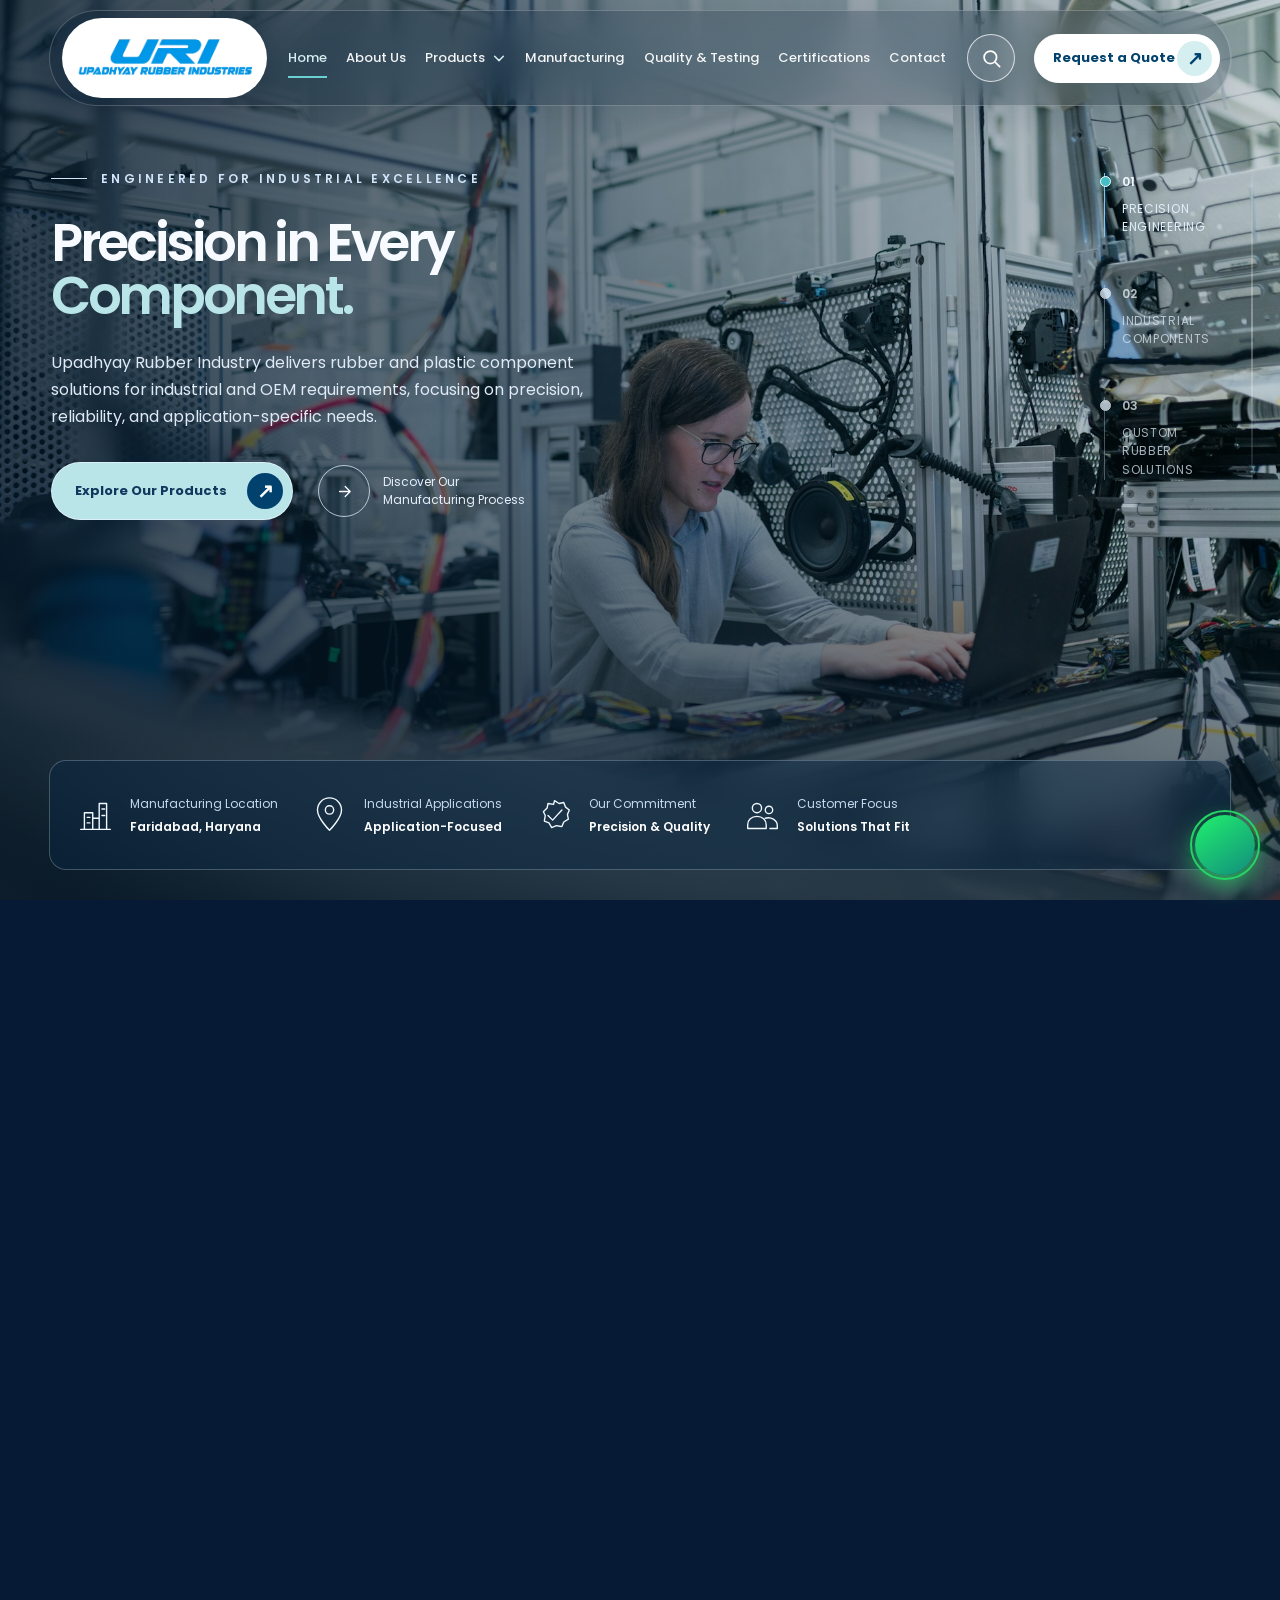
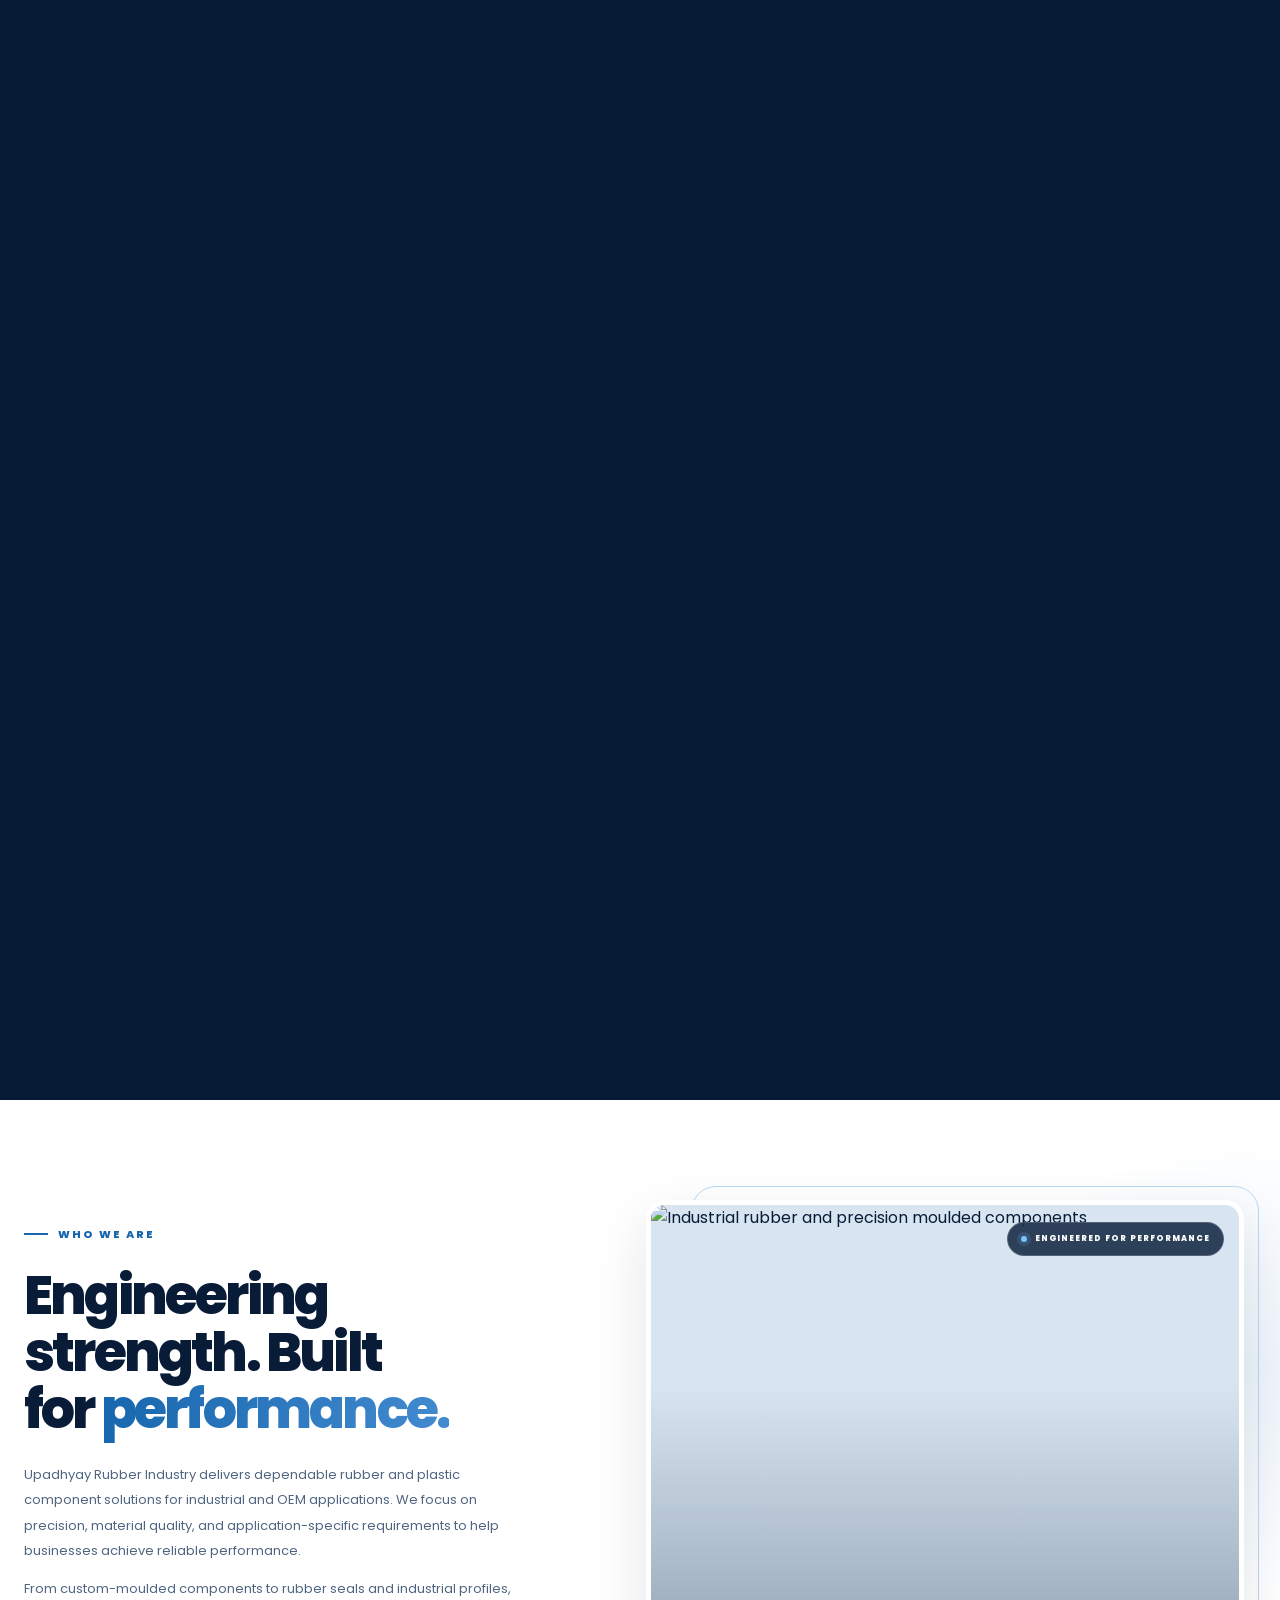
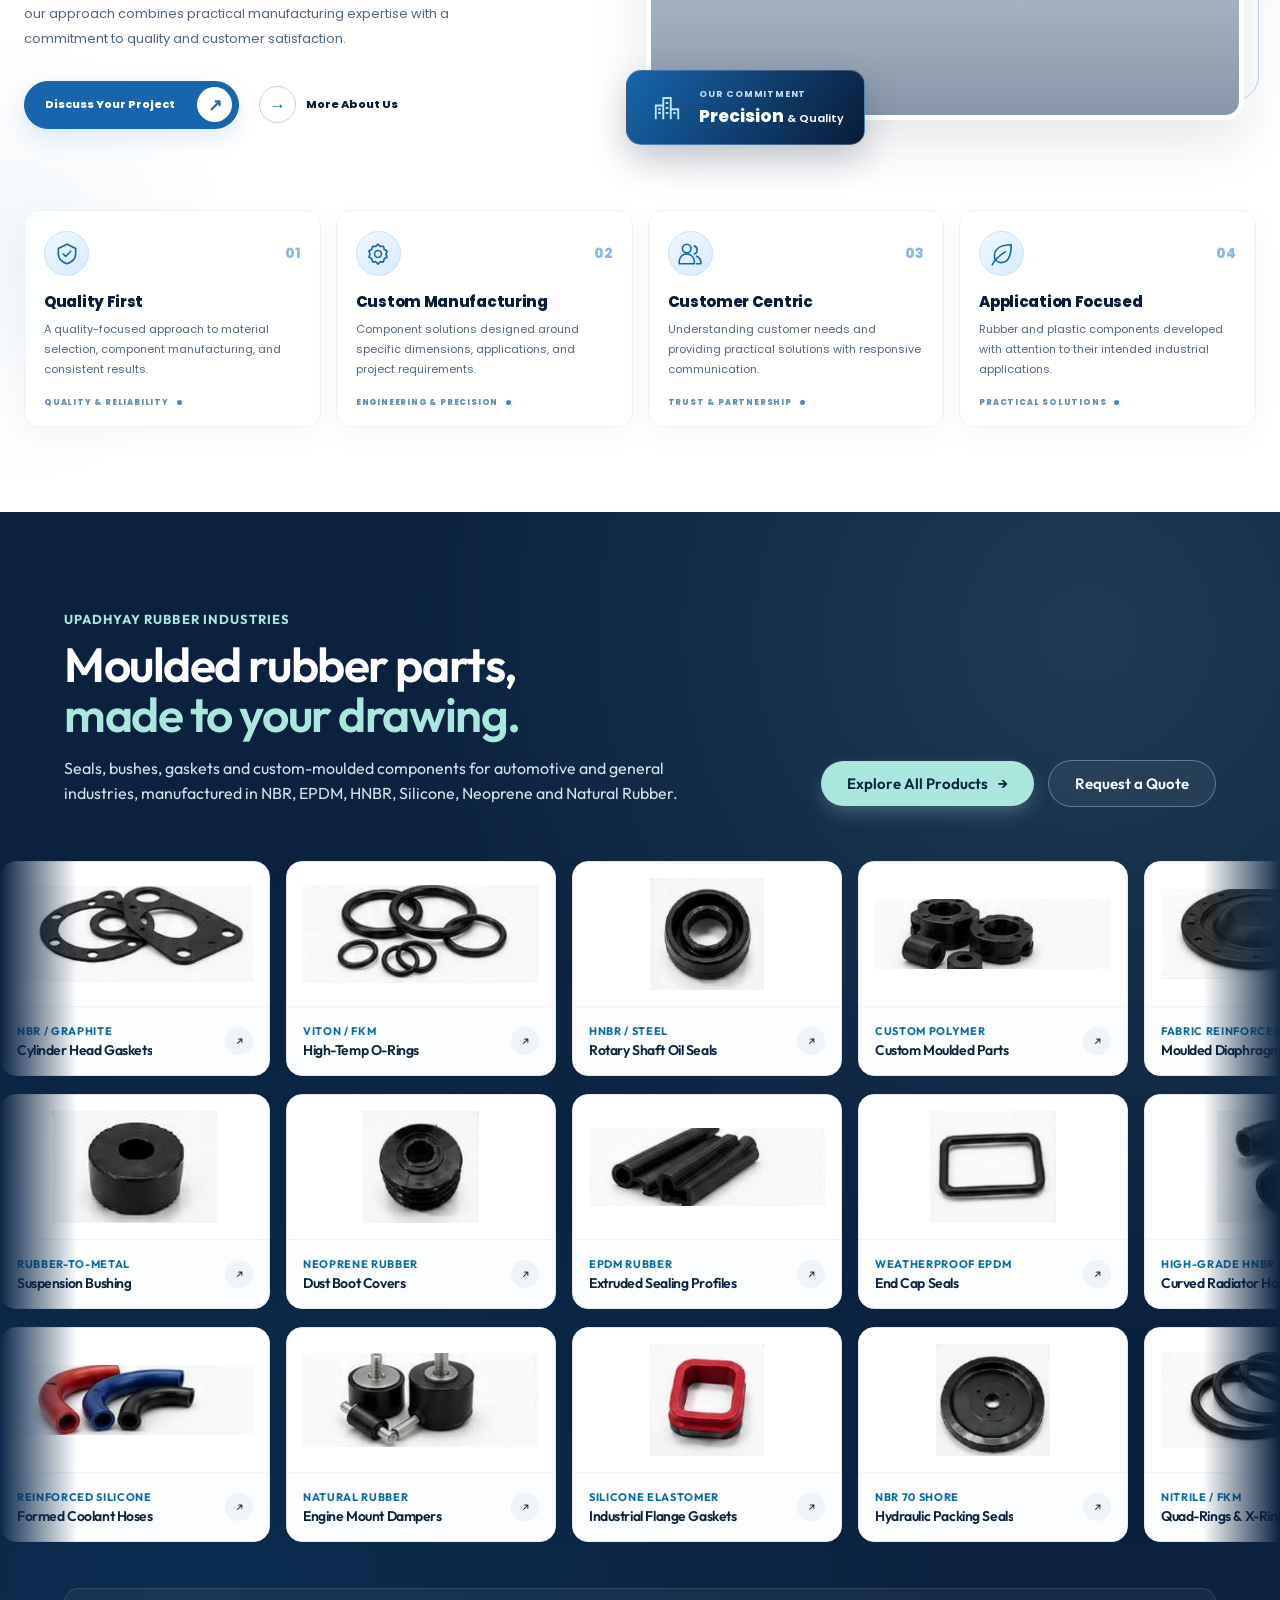
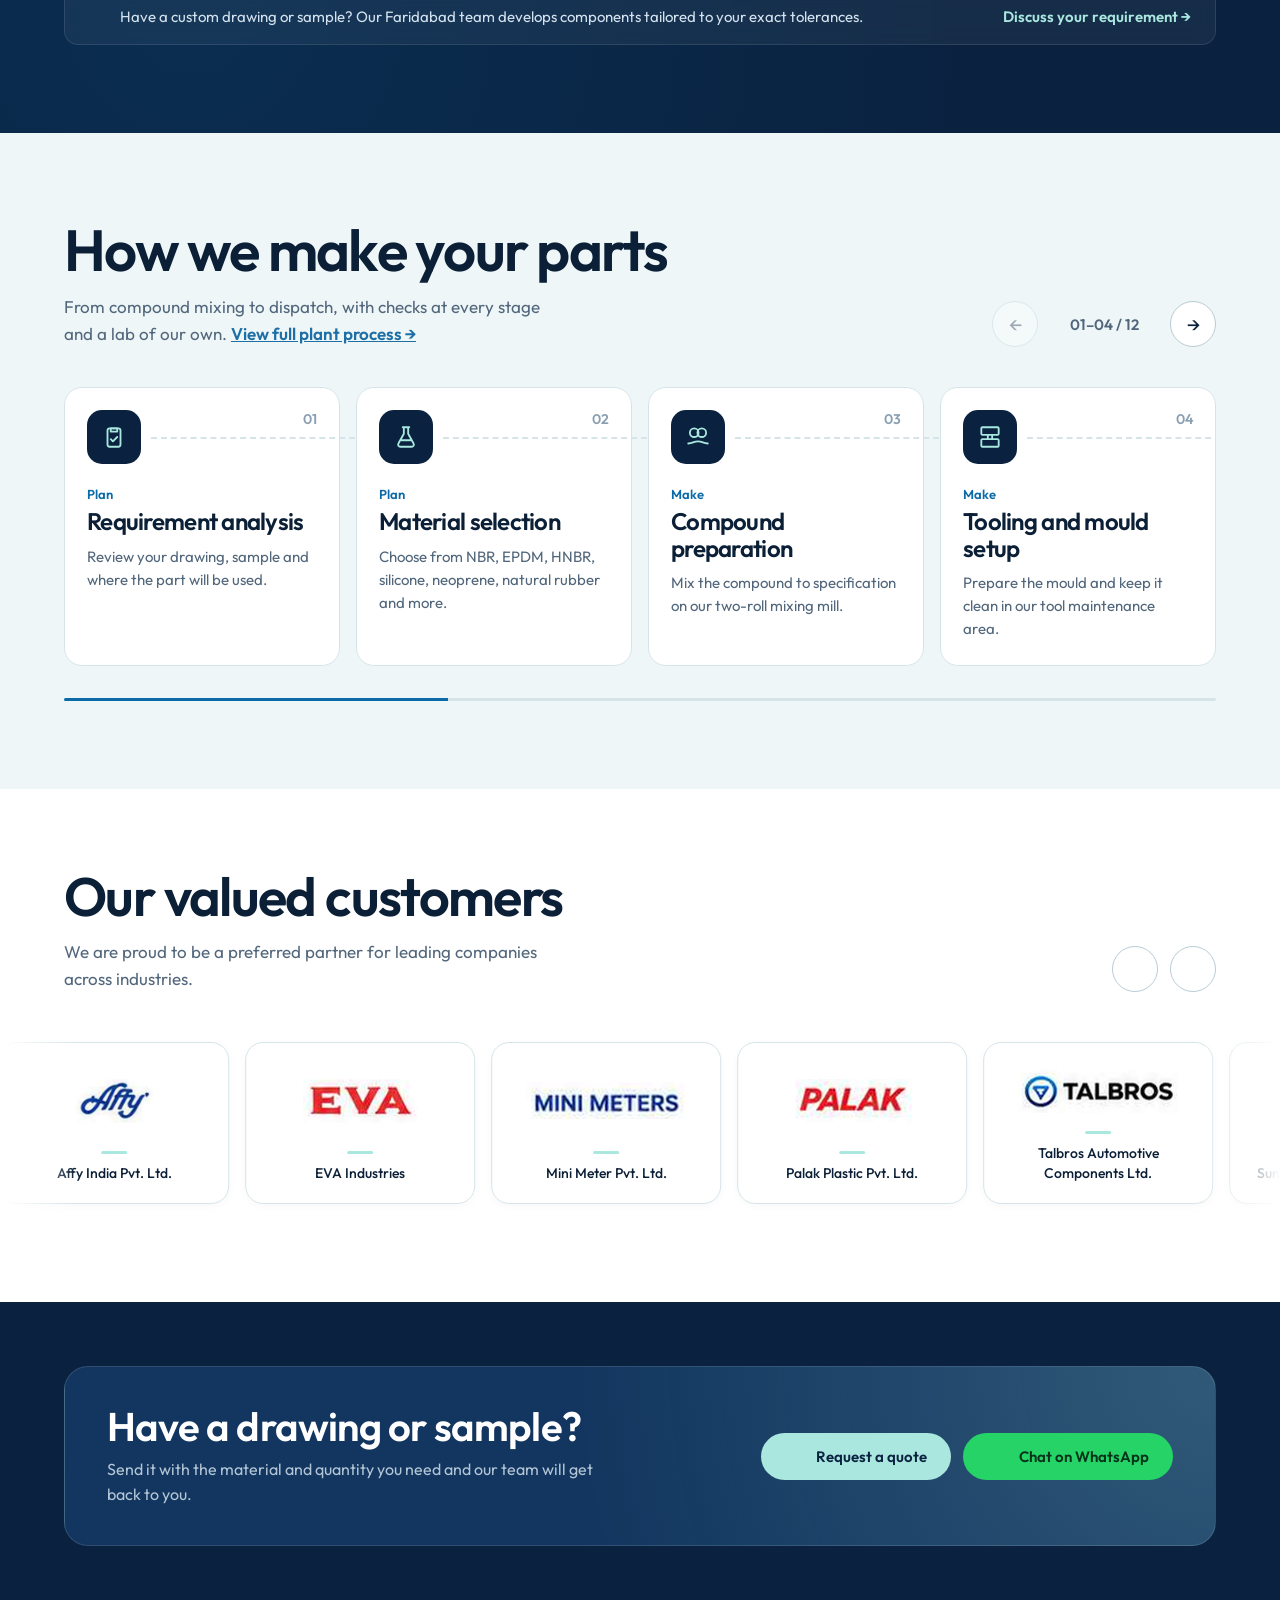
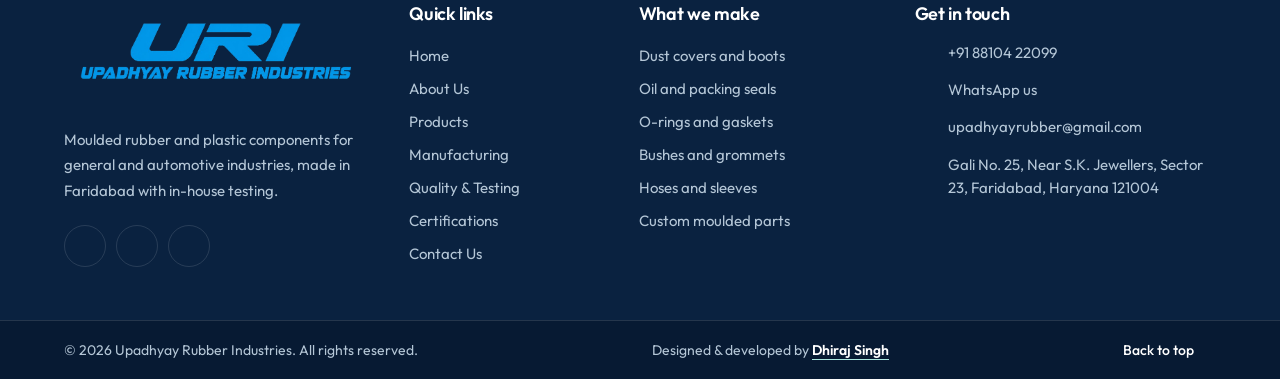
==== index.html @ 874e36d6 "new added" ====
<!DOCTYPE html>
<html lang="en">

<head>
    <meta charset="UTF-8">
    <meta name="viewport" content="width=device-width, initial-scale=1.0">
    <title>Upadhyay Rubber Industry | Rubber & Plastic Components Manufacturer in Faridabad</title>
    <meta name="description" content="Upadhyay Rubber Industry is a premier manufacturer of precision rubber and plastic components in Faridabad, India. Specializing in custom moulded rubber parts, bushes, gaskets, O-rings, profiles and OEM industrial sealing solutions.">
    <meta name="keywords" content="rubber components manufacturer, rubber products Faridabad, plastic components, OEM rubber parts, custom rubber moulding, industrial rubber bushes, rubber gaskets India, O rings manufacturer Upadhyay Rubber Industry">
    <meta name="author" content="Upadhyay Rubber Industry">
    <meta name="robots" content="index, follow, max-image-preview:large, max-snippet:-1, max-video-preview:-1">
    <link rel="canonical" href="https://upadhyayrubberindustries.in/">

    <!-- Geo / Local SEO Meta Tags -->
    <meta name="geo.region" content="IN-HR">
    <meta name="geo.placename" content="Faridabad">
    <meta name="geo.position" content="28.3615;77.3050">
    <meta name="ICBM" content="28.3615, 77.3050">

    <!-- Open Graph / Facebook / LinkedIn -->
    <meta property="og:type" content="website">
    <meta property="og:locale" content="en_IN">
    <meta property="og:site_name" content="Upadhyay Rubber Industry">
    <meta property="og:url" content="https://upadhyayrubberindustries.in/">
    <meta property="og:title" content="Rubber & Plastic Components Manufacturer in Faridabad | Upadhyay Rubber Industry">
    <meta property="og:description" content="Upadhyay Rubber Industry is a premier manufacturer of precision rubber and plastic components in Faridabad, India. Specializing in custom moulded rubber parts, bushes, gaskets, O-rings, profiles and OEM industrial sealing solutions.">
    <meta property="og:image" content="https://upadhyayrubberindustries.in/images/site/logo.png">
    <meta property="og:image:secure_url" content="https://upadhyayrubberindustries.in/images/site/logo.png">
    <meta property="og:image:type" content="image/png">
    <meta property="og:image:width" content="1200">
    <meta property="og:image:height" content="630">
    <meta property="og:image:alt" content="Upadhyay Rubber Industry logo">

    <!-- Twitter Cards -->
    <meta name="twitter:card" content="summary_large_image">
    <meta name="twitter:url" content="https://upadhyayrubberindustries.in/">
    <meta name="twitter:title" content="Rubber & Plastic Components Manufacturer in Faridabad | Upadhyay Rubber Industry">
    <meta name="twitter:description" content="Upadhyay Rubber Industry is a premier manufacturer of precision rubber and plastic components in Faridabad, India. Specializing in custom moulded rubber parts, bushes, gaskets, O-rings, profiles and OEM industrial sealing solutions.">
    <meta name="twitter:image" content="https://upadhyayrubberindustries.in/images/site/logo.png">
    <meta name="twitter:image:alt" content="Upadhyay Rubber Industry logo">

    <meta name="theme-color" content="#071a35">
    <link rel="icon" type="image/png" href="images/site/logo.png">
    <link rel="apple-touch-icon" href="images/site/logo.png">

    <!-- Structured Data (JSON-LD) for Search Engines -->
    <script type="application/ld+json">
    {
      "@context": "https://schema.org",
      "@graph": [
        {
          "@type": "WebSite",
          "@id": "https://upadhyayrubberindustries.in/#website",
          "url": "https://upadhyayrubberindustries.in/",
          "name": "Upadhyay Rubber Industry",
          "description": "Manufacturer and supplier of custom moulded rubber components, rubber bushes, gaskets, O-rings and profiles in Faridabad, India.",
          "publisher": {
            "@id": "https://upadhyayrubberindustries.in/#organization"
          },
          "inLanguage": "en-IN"
        },
        {
          "@type": ["Organization", "LocalBusiness", "Manufacturer"],
          "@id": "https://upadhyayrubberindustries.in/#organization",
          "name": "Upadhyay Rubber Industry",
          "alternateName": "Upadhyay Rubber Industries",
          "url": "https://upadhyayrubberindustries.in/",
          "logo": "https://upadhyayrubberindustries.in/images/site/logo.png",
          "image": "https://upadhyayrubberindustries.in/images/site/home-1.jpg",
          "description": "Upadhyay Rubber Industry manufactures high-precision rubber and plastic components, moulded parts, bushes, gaskets, O-rings, and extruded profiles for industrial and OEM automotive applications in Faridabad, Haryana, India.",
          "telephone": "+91-8810422099",
          "email": "upadhyayrubber@gmail.com",
          "priceRange": "$$",
          "address": {
            "@type": "PostalAddress",
            "streetAddress": "Gali No. 25, Near S.K. Jewellers, Sector 23",
            "addressLocality": "Faridabad",
            "addressRegion": "Haryana",
            "postalCode": "121004",
            "addressCountry": "IN"
          },
          "geo": {
            "@type": "GeoCoordinates",
            "latitude": 28.3615,
            "longitude": 77.3050
          },
          "hasMap": "https://maps.google.com/maps?q=Upadhyay+Rubber+Industries+Sector+23+Faridabad+Haryana+121004",
          "openingHoursSpecification": [
            {
              "@type": "OpeningHoursSpecification",
              "dayOfWeek": ["Monday", "Tuesday", "Wednesday", "Thursday", "Friday", "Saturday"],
              "opens": "09:00",
              "closes": "19:00"
            }
          ],
          "areaServed": [
            {
              "@type": "Country",
              "name": "India"
            },
            "Faridabad",
            "Delhi NCR",
            "Haryana",
            "Worldwide"
          ],
          "knowsAbout": [
            "Rubber Moulded Components",
            "Industrial Rubber Bushes",
            "Rubber Gaskets & Seals",
            "O-Rings & Quad Rings",
            "Extruded Rubber Profiles",
            "Silicone Hoses & Parts",
            "OEM Automotive Rubber Parts"
          ]
        }
      ]
    }
    </script>

<!-- <link rel="stylesheet" href="assets/css/legacy.css"> -->

    <link rel="preconnect" href="https://fonts.googleapis.com">
    <link rel="preconnect" href="https://fonts.gstatic.com" crossorigin>

    <link href="https://fonts.googleapis.com/css2?family=Outfit:wght@400;500;600;700&family=Poppins:wght@400;500;600;700;800&display=swap"
        rel="stylesheet">

    <!-- Shared site styles are loaded before homepage-specific styles. -->
    <link rel="stylesheet" href="assets/css/site.css">
    <link rel="stylesheet" href="assets/css/home.css">

    <link rel="stylesheet" href="https://cdnjs.cloudflare.com/ajax/libs/font-awesome/7.3.1/css/all.min.css" crossorigin="anonymous" referrerpolicy="no-referrer" />

</head>

<body>

    <!-- ================= HEADER / NAVBAR ================= -->

    <header class="header" id="header">

        <!-- Brand -->
        <a href="./index.html" class="logo" aria-label="Upadhyay Rubber Industry home">
            <img src="images/site/logo.png" alt="Upadhyay Rubber Industry logo" class="logo-image">
        </a>

        <!-- Main Navigation -->
        <nav class="nav" id="nav" aria-label="Main navigation">

            <a href="./index.html" class="nav-link active" aria-current="page">Home</a>

            <a href="./about.html" class="nav-link">About Us</a>

            <!-- Products Dropdown -->
            <div class="nav-products">

                <button class="nav-link products-toggle" id="productsToggle" type="button" aria-expanded="false" aria-controls="productsMenu">
                    Products

                    <svg class="products-chevron" viewBox="0 0 16 16" aria-hidden="true">
                        <path d="m3 6 5 5 5-5"></path>
                    </svg>
                </button>

                <div class="products-menu" id="productsMenu" aria-label="Our product range" hidden>

                    <div class="products-category">

                        <h2>Rubber Components</h2>

                        <ul class="product-links">

                            <li>
                                <a class="products-menu-card" href="./products.html#rubber-bushes" data-product-category="rubber-bushes">
                                    <img src="https://images.unsplash.com/photo-1581091226825-a6a2a5aee158?auto=format&fit=crop&w=240&q=80"
                                        alt="Industrial manufacturing" loading="lazy">
                                    <span>Rubber Bushes</span>
                                    <span class="products-menu-arrow" aria-hidden="true">↗</span>
                                </a>
                            </li>

                            <li>
                                <a class="products-menu-card" href="./products.html#moulded-components" data-product-category="moulded-components">
                                    <img src="https://images.unsplash.com/photo-1567789884554-0b844b597180?auto=format&fit=crop&w=240&q=80"
                                        alt="Manufacturing components" loading="lazy">
                                    <span>Moulded Components</span>
                                    <span class="products-menu-arrow" aria-hidden="true">↗</span>
                                </a>
                            </li>

                            <li>
                                <a class="products-menu-card" href="./products.html#extruded-profiles" data-product-category="extruded-profiles">
                                    <img src="https://images.unsplash.com/photo-1581092160562-40aa08e78837?auto=format&fit=crop&w=240&q=80"
                                        alt="Industrial production process" loading="lazy">
                                    <span>Extruded Profiles</span>
                                    <span class="products-menu-arrow" aria-hidden="true">↗</span>
                                </a>
                            </li>

                        </ul>

                    </div>

                    <div class="products-category">

                        <h2>Sealing Solutions</h2>

                        <ul class="product-links">

                            <li>
                                <a class="products-menu-card" href="./products.html#o-rings-seal-kits" data-product-category="o-rings-seal-kits">
                                    <img src="https://images.unsplash.com/photo-1581092335878-2d9ff86ca2bf?auto=format&fit=crop&w=240&q=80"
                                        alt="Industrial equipment" loading="lazy">
                                    <span>O-Rings &amp; Seal Kits</span>
                                    <span class="products-menu-arrow" aria-hidden="true">↗</span>
                                </a>
                            </li>

                            <li>
                                <a class="products-menu-card" href="./products.html#rubber-gaskets" data-product-category="rubber-gaskets">
                                    <img src="https://images.unsplash.com/photo-1581092580497-e0d23cbdf1dc?auto=format&fit=crop&w=240&q=80"
                                        alt="Industrial quality inspection" loading="lazy">
                                    <span>Rubber Gaskets</span>
                                    <span class="products-menu-arrow" aria-hidden="true">↗</span>
                                </a>
                            </li>

                            <li>
                                <a class="products-menu-card" href="./products.html#oil-packing-seals" data-product-category="oil-packing-seals">
                                    <img src="https://images.unsplash.com/photo-1565043589221-1a6fd9ae45c7?auto=format&fit=crop&w=240&q=80"
                                        alt="Industrial machinery" loading="lazy">
                                    <span>Oil &amp; Packing Seals</span>
                                    <span class="products-menu-arrow" aria-hidden="true">↗</span>
                                </a>
                            </li>

                        </ul>

                    </div>

                    <div class="products-category">

                        <h2>Custom Solutions</h2>

                        <ul class="product-links">

                            <li>
                                <a class="products-menu-card" href="./products.html#custom-moulding" data-product-category="custom-moulding">
                                    <img src="https://images.unsplash.com/photo-1581092160607-ee22621dd758?auto=format&fit=crop&w=240&q=80"
                                        alt="Custom industrial manufacturing" loading="lazy">
                                    <span>Custom Moulding</span>
                                    <span class="products-menu-arrow" aria-hidden="true">↗</span>
                                </a>
                            </li>

                            <li>
                                <a class="products-menu-card" href="./products.html#custom-components" data-product-category="custom-components">
                                    <img src="https://images.unsplash.com/photo-1581092795360-fd1ca04f0952?auto=format&fit=crop&w=240&q=80"
                                        alt="Engineering and component development" loading="lazy">
                                    <span>Custom Components</span>
                                    <span class="products-menu-arrow" aria-hidden="true">↗</span>
                                </a>
                            </li>

                        </ul>

                    </div>

                </div>

            </div>

            <a href="./manufacturing.html" class="nav-link">
                Manufacturing
            </a>

            <a href="./quality-testing.html" class="nav-link">
                Quality &amp; Testing
            </a>

            <a href="./certifications.html" class="nav-link">
                Certifications
            </a>

            <a href="./contactus.html" class="nav-link">
                Contact
            </a>

        </nav>

        <!-- Search Button -->
        <button class="search-btn" type="button" aria-label="Search products" aria-controls="searchPanel"
            aria-expanded="false" id="searchBtn">
            <svg viewBox="0 0 24 24" aria-hidden="true">
                <circle cx="10.8" cy="10.8" r="6.5"></circle>
                <path d="m16 16 4.5 4.5"></path>
            </svg>
        </button>

        <!-- Quote Button -->
        <a href="./contactus.html#contact-form" class="quote-btn">
            <span>Request a Quote</span>
            <span class="quote-arrow">↗</span>
        </a>

        <!-- Mobile Menu -->
        <button class="menu-toggle" id="menuToggle" type="button" aria-label="Open navigation" aria-expanded="false"
            aria-controls="nav">
            <span></span>
            <span></span>
        </button>

    </header>

    <!-- ================= HERO SECTION ================= -->

    <section class="hero" id="home">

        <div class="hero-stage" id="heroStage">

            <!-- Background Layers -->
            <div class="hero-bg hero-bg--primary is-visible" aria-hidden="true"></div>

            <div class="hero-bg hero-bg--secondary" aria-hidden="true"></div>

            <!-- Background Effects -->
            <div class="hero-overlay" aria-hidden="true"></div>
            <div class="hero-grid" aria-hidden="true"></div>

            <!-- Hero Content -->
            <div class="hero-content">

                <div class="hero-copy">

                    <div class="hero-message" id="heroMessage">

                        <!-- Eyebrow -->
                        <p class="eyebrow" id="heroEyebrow">
                            <span class="eyebrow-line"></span>

                            <span id="heroEyebrowText">
                                ENGINEERED FOR INDUSTRIAL EXCELLENCE
                            </span>
                        </p>

                        <!-- Heading -->
                        <h1>
                            <span class="hero-title-prefix" id="heroTitle">Precision in Every </span>

                            <br>

                            <span id="heroHighlight">
                                Component.
                            </span>
                        </h1>

                        <!-- Description -->
                        <p class="hero-description" id="heroDescription">
                            Upadhyay Rubber Industry provides rubber and
                            plastic component solutions for industrial
                            applications, with a focus on precision,
                            reliability, and customer-specific requirements.
                        </p>

                    </div>

                    <!-- Hero Actions -->
                    <div class="hero-actions">

                        <a href="#products" class="primary-btn">
                            <span>Explore Our Products</span>
                            <span class="btn-arrow">↗</span>
                        </a>

                        <a href="#process" class="hero-process-link">

                            <span class="hero-process-icon" aria-hidden="true">
                                <svg viewBox="0 0 24 24" aria-hidden="true">
                                    <path d="M5 12h14M13 5l7 7-7 7"></path>
                                </svg>
                            </span>

                            <span>
                                Discover Our<br>
                                Manufacturing Process
                            </span>

                        </a>

                    </div>

                </div>

                <!-- Hero Slide Indicators -->
                <aside class="hero-index" aria-label="Company highlights">

                    <button type="button" class="index-item active" data-hero-step="0" aria-pressed="true">
                        <span class="index-number">01</span>

                        <span class="index-text">
                            Precision<br>
                            Engineering
                        </span>
                    </button>

                    <button type="button" class="index-item" data-hero-step="1" aria-pressed="false">
                        <span class="index-number">02</span>

                        <span class="index-text">
                            Industrial<br>
                            Components
                        </span>
                    </button>

                    <button type="button" class="index-item" data-hero-step="2" aria-pressed="false">
                        <span class="index-number">03</span>

                        <span class="index-text">
                            Custom Rubber<br>
                            Solutions
                        </span>
                    </button>

                </aside>

            </div>

            <!-- Bottom Information Bar -->
            <div class="bottom-bar">

                <!-- Location -->
                <div class="info-item">

                    <span class="info-icon">
                        <svg viewBox="0 0 40 40" aria-hidden="true">
                            <path d="M4 35h32M8 35V17h9v18M17 23h7v12M24 35V7h8v28"></path>
                            <path d="M11 22h3M11 28h3M27 13h3M27 20h3"></path>
                        </svg>
                    </span>

                    <span class="info-copy">
                        <small>Manufacturing Location</small>
                        <strong>Faridabad, Haryana</strong>
                    </span>

                </div>

                <!-- Industrial Applications -->
                <div class="info-item">

                    <span class="info-icon">
                        <svg viewBox="0 0 40 40" aria-hidden="true">
                            <path d="M20 36S33 23 33 14a13 13 0 1 0-26 0c0 9 13 22 13 22Z"></path>
                            <circle cx="20" cy="14" r="4.5"></circle>
                        </svg>
                    </span>

                    <span class="info-copy">
                        <small>Industrial Applications</small>
                        <strong>Application-Focused</strong>
                    </span>

                </div>

                <!-- Quality -->
                <div class="info-item">

                    <span class="info-icon">
                        <svg viewBox="0 0 40 40" aria-hidden="true">
                            <path d="m20 4 5 3 5-1 2 5 4 3-2 5 1 5-5 3-2 5-6-1-5 2-3-5-5-2 1-6-2-4 4-4 1-5 6 1Z"></path>
                            <path d="m13 20 5 5 10-11"></path>
                        </svg>
                    </span>

                    <span class="info-copy">
                        <small>Our Commitment</small>
                        <strong>Precision &amp; Quality</strong>
                    </span>

                </div>

                <!-- Customer Focus -->
                <div class="info-item info-item--trust">

                    <span class="info-icon">
                        <svg viewBox="0 0 40 40" aria-hidden="true">
                            <circle cx="14" cy="12" r="5"></circle>
                            <circle cx="27" cy="14" r="4"></circle>
                            <path d="M4 34v-4c0-5 4-9 10-9s10 4 10 9v4ZM23 23c6-2 13 2 13 8v3h-8"></path>
                        </svg>
                    </span>

                    <span class="info-copy">
                        <small>Customer Focus</small>
                        <strong>Solutions That Fit</strong>
                    </span>

                </div>

            </div>

        </div>

    </section>

    <!-- done -->

    <!-- about us -->

    <!-- ================= ABOUT SECTION ================= -->
    <section class="about-premium" id="about">
        <div class="about-container">

            <!-- TOP ABOUT CONTENT -->
            <div class="about-main">

                <!-- LEFT CONTENT -->
                <div class="about-content">

                    <div class="about-eyebrow">
                        <span></span>
                        WHO WE ARE
                    </div>

                    <h2>
                        Engineering<br>
                        strength. Built<br>
                        for <span>performance.</span>
                    </h2>

                    <p class="about-description">
                        Upadhyay Rubber Industry delivers dependable rubber and
                        plastic component solutions for industrial and OEM
                        applications. We focus on precision, material quality,
                        and application-specific requirements to help businesses
                        achieve reliable performance.
                    </p>

                    <p class="about-description about-description-second">
                        From custom-moulded components to rubber seals and
                        industrial profiles, our approach combines practical
                        manufacturing expertise with a commitment to quality
                        and customer satisfaction.
                    </p>

                    <!-- BUTTONS -->
                    <div class="about-actions">
                        <a href="./contactus.html#contact-form" class="about-primary-btn">
                            <span>Discuss Your Project</span>
                            <span class="about-btn-icon">↗</span>
                        </a>

                        <a href="./about.html" class="about-secondary-btn">
                            <span class="about-secondary-icon">→</span>
                            <span>More About Us</span>
                        </a>
                    </div>

                </div>

                <!-- RIGHT IMAGE -->
                <div class="about-visual">

                    <div class="about-image-decoration"></div>

                    <div class="about-image-box">
                        <!-- Replace this image path with your own industrial image -->
                        <img src="https://www.globalrubberllc.com/images/custom_moulded_rubber_products.png"
                            alt="Industrial rubber and precision moulded components" loading="lazy">

                        <div class="about-image-overlay"></div>

                        <div class="about-image-tag">
                            <span class="about-tag-dot"></span>
                            ENGINEERED FOR PERFORMANCE
                        </div>
                    </div>

                    <!-- FLOATING BADGE -->
                    <div class="about-floating-badge">
                        <div class="about-badge-icon">
                            <svg viewBox="0 0 24 24" fill="none" stroke="currentColor" stroke-width="1.5">
                                <path d="M3 21V10h6v11M9 21V4h6v17M15 21v-8h6v8" />
                                <path d="M5 13h2M5 16h2M11 8h2M11 12h2M11 16h2M17 16h2" />
                            </svg>
                        </div>

                        <div class="about-badge-content">
                            <span>OUR COMMITMENT</span>
                            <strong>Precision <small>& Quality</small></strong>
                        </div>
                    </div>

                </div>

            </div>

            <!-- FEATURE CARDS -->
            <div class="about-features" id="about-strengths">

                <!-- CARD 1 -->
                <article class="about-feature-card">
                    <div class="about-feature-top">
                        <div class="about-feature-icon">
                            <svg viewBox="0 0 24 24" fill="none" stroke="currentColor" stroke-width="1.5"
                                stroke-linecap="round" stroke-linejoin="round">
                                <path d="m12 3 8 4v5c0 4.5-3.2 7.4-8 9-4.8-1.6-8-4.5-8-9V7l8-4Z" />
                                <path d="m8.5 12 2.3 2.3 4.7-4.8" />
                            </svg>
                        </div>
                        <span class="about-feature-number">01</span>
                    </div>

                    <h3>Quality First</h3>

                    <p>
                        A quality-focused approach to material selection,
                        component manufacturing, and consistent results.
                    </p>

                    <div class="about-feature-footer">
                        <span>QUALITY & RELIABILITY</span>
                        <span class="about-feature-dot"></span>
                    </div>
                </article>

                <!-- CARD 2 -->
                <article class="about-feature-card">
                    <div class="about-feature-top">
                        <div class="about-feature-icon">
                            <svg viewBox="0 0 24 24" fill="none" stroke="currentColor" stroke-width="1.5"
                                stroke-linecap="round" stroke-linejoin="round">
                                <path
                                    d="M12 2.8 14 5l3-.1.8 2.9 2.6 1.5-1 2.8 1 2.8-2.6 1.5-.8 2.9-3-.1-2 2.2-2-2.2-3 .1-.8-2.9-2.6-1.5 1-2.8-1-2.8 2.6-1.5.8-2.9 3 .1 2-2.2Z" />
                                <circle cx="12" cy="12" r="3.2" />
                            </svg>
                        </div>
                        <span class="about-feature-number">02</span>
                    </div>

                    <h3>Custom Manufacturing</h3>

                    <p>
                        Component solutions designed around specific
                        dimensions, applications, and project requirements.
                    </p>

                    <div class="about-feature-footer">
                        <span>ENGINEERING & PRECISION</span>
                        <span class="about-feature-dot"></span>
                    </div>
                </article>

                <!-- CARD 3 -->
                <article class="about-feature-card">
                    <div class="about-feature-top">
                        <div class="about-feature-icon">
                            <svg viewBox="0 0 24 24" fill="none" stroke="currentColor" stroke-width="1.5"
                                stroke-linecap="round" stroke-linejoin="round">
                                <circle cx="9" cy="7" r="4" />
                                <path d="M2 21v-2a7 7 0 0 1 14 0v2H2Z" />
                                <path d="M16 4.5a4 4 0 0 1 0 7.5M18 14a6 6 0 0 1 4 5.7V21h-4" />
                            </svg>
                        </div>
                        <span class="about-feature-number">03</span>
                    </div>

                    <h3>Customer Centric</h3>

                    <p>
                        Understanding customer needs and providing practical
                        solutions with responsive communication.
                    </p>

                    <div class="about-feature-footer">
                        <span>TRUST & PARTNERSHIP</span>
                        <span class="about-feature-dot"></span>
                    </div>
                </article>

                <!-- CARD 4 -->
                <article class="about-feature-card">
                    <div class="about-feature-top">
                        <div class="about-feature-icon">
                            <svg viewBox="0 0 24 24" fill="none" stroke="currentColor" stroke-width="1.5"
                                stroke-linecap="round" stroke-linejoin="round">
                                <path d="M20.5 3.5C12 3.5 5 6.5 5 14a6 6 0 0 0 6 6c7.5 0 9.5-8 9.5-16.5Z" />
                                <path d="M3 22c3-6 7-9 12-12" />
                            </svg>
                        </div>
                        <span class="about-feature-number">04</span>
                    </div>

                    <h3>Application Focused</h3>

                    <p>
                        Rubber and plastic components developed with attention
                        to their intended industrial applications.
                    </p>

                    <div class="about-feature-footer">
                        <span>PRACTICAL SOLUTIONS</span>
                        <span class="about-feature-dot"></span>
                    </div>
                </article>

            </div>

        </div>
    </section>

    <!-- done here -->

    <!-- ==========================================
     UPADHYAY RUBBER INDUSTRY
     PRODUCTS SHOWCASE
=========================================== -->

    <!-- ================= PRODUCTS (3-ROW AUTO-MOTION SHOWCASE) ================= -->
    <section class="pr" id="products" aria-labelledby="prTitle">
        <div class="pr-wrap">
            <div class="pr-header">
                <div class="pr-header-left">
                    <span class="pr-kicker">UPADHYAY RUBBER INDUSTRIES</span>
                    <h2 id="prTitle">Moulded rubber parts,<br><span>made to your drawing.</span></h2>
                    <p class="pr-desc">
                        Seals, bushes, gaskets and custom-moulded components for automotive and general industries,
                        manufactured in NBR, EPDM, HNBR, Silicone, Neoprene and Natural Rubber.
                    </p>
                </div>
                <div class="pr-header-right">
                    <a class="pr-head-btn pr-head-btn--mint" href="./products.html">
                        Explore All Products <span aria-hidden="true">&rarr;</span>
                    </a>
                    <a class="pr-head-btn pr-head-btn--outline" href="./contactus.html#contact-form">
                        Request a Quote
                    </a>
                </div>
            </div>

            <!-- 3 Rows of Continuous Auto-Motion Products -->
            <div class="pr-marquee-wall" aria-label="Products gallery in motion">
                <!-- Row 1: Leftward motion -->
                <div class="pr-marquee-row pr-row-left" id="prRow1" title="Hover to pause">
                    <div class="pr-marquee-track" id="prTrack1"></div>
                </div>

                <!-- Row 2: Rightward motion (Reverse) -->
                <div class="pr-marquee-row pr-row-right" id="prRow2" title="Hover to pause">
                    <div class="pr-marquee-track" id="prTrack2"></div>
                </div>

                <!-- Row 3: Leftward motion -->
                <div class="pr-marquee-row pr-row-left" id="prRow3" title="Hover to pause">
                    <div class="pr-marquee-track" id="prTrack3"></div>
                </div>
            </div>

            <div class="pr-bottom-bar">
                <div class="pr-bottom-pill">
                    <i class="fa-solid fa-shapes ic" aria-hidden="true"></i>
                    <span>Have a custom drawing or sample? Our Faridabad team develops components tailored to your exact tolerances.</span>
                </div>
                <a href="./contactus.html#contact-form" class="pr-bottom-link">Discuss your requirement &rarr;</a>
            </div>
        </div>
    </section>

    <!-- ================= PROCESS ================= -->
    <section class="pp" id="process" aria-labelledby="ppTitle">
        <div class="pp-wrap">
            <header class="pp-head">
                <div>
                    <h2 id="ppTitle">How we make your parts</h2>
                    <p>From compound mixing to dispatch, with checks at every stage and a lab of our own. <a href="./manufacturing.html" style="color:#1d6fa5;font-weight:600;text-decoration:underline;">View full plant process &rarr;</a></p>
                </div>
                <div class="pp-ctrl">
                    <button type="button" id="ppPrev" aria-label="Previous steps">←</button>
                    <span id="ppPage" aria-live="polite">01–04 / 12</span>
                    <button type="button" id="ppNext" aria-label="Next steps">→</button>
                </div>
            </header>

            <div class="pp-view" id="ppView" tabindex="0" aria-label="Manufacturing steps, scroll sideways">
                <ol class="pp-steps">
                    <li class="pp-step"><b>01</b>
                        <h3>Requirement analysis</h3>
                        <p>Review your drawing, sample and where the part will be used.</p>
                    </li>
                    <li class="pp-step"><b>02</b>
                        <h3>Material selection</h3>
                        <p>Choose from NBR, EPDM, HNBR, silicone, neoprene, natural rubber and more.</p>
                    </li>
                    <li class="pp-step"><b>03</b>
                        <h3>Compound preparation</h3>
                        <p>Mix the compound to specification on our two-roll mixing mill.</p>
                    </li>
                    <li class="pp-step"><b>04</b>
                        <h3>Tooling and mould setup</h3>
                        <p>Prepare the mould and keep it clean in our tool maintenance area.</p>
                    </li>
                    <li class="pp-step"><b>05</b>
                        <h3>Moulding</h3>
                        <p>Compression moulding on hydraulic presses from 14″ to 25″ platens.</p>
                    </li>
                    <li class="pp-step"><b>06</b>
                        <h3>Curing</h3>
                        <p>Cure each batch for the time and temperature its compound needs.</p>
                    </li>
                    <li class="pp-step"><b>07</b>
                        <h3>Trimming and finishing</h3>
                        <p>Remove flash and clean up the edges of every part.</p>
                    </li>
                    <li class="pp-step"><b>08</b>
                        <h3>Dimensional inspection</h3>
                        <p>Measure with vernier, micrometer, ring gauges and optical comparator.</p>
                    </li>
                    <li class="pp-step"><b>09</b>
                        <h3>Lab testing</h3>
                        <p>Check hardness, tensile strength, ageing and cure behaviour in-house.</p>
                    </li>
                    <li class="pp-step"><b>10</b>
                        <h3>Final approval</h3>
                        <p>Review the finished lot against your requirements before release.</p>
                    </li>
                    <li class="pp-step"><b>11</b>
                        <h3>Packing</h3>
                        <p>Pack approved parts so they arrive clean and undamaged.</p>
                    </li>
                    <li class="pp-step"><b>12</b>
                        <h3>Dispatch</h3>
                        <p>Ship on schedule from our plant in Faridabad, Haryana.</p>
                    </li>
                </ol>
            </div>

            <div class="pp-line"><i id="ppBar"></i></div>
        </div>
    </section>

    <!-- icon sprite -->
    <svg width="0" height="0" style="position:absolute" aria-hidden="true">
        <symbol id="i-wa" viewBox="0 0 24 24">
            <path d="M7.9 20A9 9 0 1 0 4 16.1L2 22z" />
            <path d="M9 9.5c0 3 2.5 5.5 5.5 5.5l1.2-1.4-2-1-.8.8a4 4 0 0 1-2-2l.8-.8-1-2z" />
        </symbol>
        <symbol id="i-ph" viewBox="0 0 24 24">
            <path d="M5 4h4l2 5-2.5 1.5a11 11 0 0 0 5 5L15 13l5 2v4a2 2 0 0 1-2 2A16 16 0 0 1 3 6a2 2 0 0 1 2-2" />
        </symbol>
        <symbol id="i-ml" viewBox="0 0 24 24">
            <rect x="3" y="5" width="18" height="14" rx="2" />
            <path d="m3 7 9 6 9-6" />
        </symbol>
        <symbol id="i-pin" viewBox="0 0 24 24">
            <path d="M12 21s-7-6.2-7-11a7 7 0 0 1 14 0c0 4.8-7 11-7 11z" />
            <circle cx="12" cy="10" r="2.5" />
        </symbol>
        <symbol id="i-fb" viewBox="0 0 24 24">
            <path d="M18 2h-3a5 5 0 0 0-5 5v3H7v4h3v8h4v-8h3l1-4h-4V7a1 1 0 0 1 1-1h3z" />
        </symbol>
        <symbol id="i-ig" viewBox="0 0 24 24">
            <rect x="3" y="3" width="18" height="18" rx="5" />
            <circle cx="12" cy="12" r="4" />
            <path d="M17.5 6.5h.01" />
        </symbol>
        <symbol id="i-in" viewBox="0 0 24 24">
            <path
                d="M16 8a6 6 0 0 1 6 6v7h-4v-7a2 2 0 0 0-4 0v7h-4v-7a6 6 0 0 1 6-6zM2 9h4v12H2zM4 4a2 2 0 1 1 0 4 2 2 0 0 1 0-4z" />
        </symbol>
        <symbol id="i-up" viewBox="0 0 24 24">
            <path d="M12 19V5M6 11l6-6 6 6" />
        </symbol>
    </svg>

    <!-- client -->

<section class="cs" id="customers" aria-labelledby="csTitle">
  <div class="cs-head">
    <div>
      <h2 id="csTitle">Our valued customers</h2>
      <p>We are proud to be a preferred partner for leading companies across industries.</p>
    </div>
    <div class="cs-ctrl">
      <button class="cs-arrow" id="csPrev" type="button" aria-label="Previous customers"><i
          class="fa-solid fa-arrow-left" aria-hidden="true"></i></button>
      <button class="cs-arrow" id="csNext" type="button" aria-label="Next customers"><i class="fa-solid fa-arrow-right"
          aria-hidden="true"></i></button>
    </div>
  </div>

  <div class="cs-view" id="csView" role="region" aria-label="Customer logos, scroll sideways" tabindex="0">
    <ul class="cs-track" id="csTrack"><!-- cards are added by the script below --></ul>
  </div>
</section>

    <!-- <footer></footer> -->

<footer class="ft" id="contact">

        <!-- enquiry band -->
        <div class="ft-top">
            <div class="ft-wrap">
                <div class="ft-cta">
                    <div>
                        <h2>Have a drawing or sample?</h2>
                        <p>Send it with the material and quantity you need and our team will get back to you.</p>
                    </div>
                    <div class="ft-actions">
                        <a class="ft-btn ft-btn--mint" href="./contactus.html#contact-form">
                            <i class="fa-solid fa-envelope ic" aria-hidden="true"></i>Request a quote
                        </a>
                        <a class="ft-btn ft-btn--wa"
                            href="https://wa.me/918810422099?text=Hi%20Upadhyay%20Rubber%20Industries%2C%20I%20would%20like%20to%20enquire%20about%20rubber%20components."
                            target="_blank" rel="noopener noreferrer">
                            <i class="fa-brands fa-whatsapp ic" aria-hidden="true"></i>Chat on WhatsApp
                        </a>
                    </div>
                </div>
            </div>
        </div>

        <div class="ft-wrap ft-grid">

            <div class="ft-brand">
                <a class="ft-logo" href="#home" aria-label="Upadhyay Rubber Industries, home">
                    <img src="images/site/logo.png" alt="Upadhyay Rubber Industry Logo" srcset="">
                </a>
                <p>Moulded rubber and plastic components for general and automotive industries, made in Faridabad with
                    in-house testing.</p>
                <div class="ft-social">
                    <a href="#" aria-label="Facebook" title="Facebook"><i class="fa-brands fa-facebook-f ic"
                            aria-hidden="true"></i></a>
                    <a href="#" aria-label="Instagram" title="Instagram"><i class="fa-brands fa-instagram ic"
                            aria-hidden="true"></i></a>
                    <a href="#" aria-label="LinkedIn" title="LinkedIn"><i class="fa-brands fa-linkedin-in ic"
                            aria-hidden="true"></i></a>
                </div>
            </div>

            <nav aria-label="Footer quick links">
                <h3>Quick links</h3>
                <ul class="ft-list">
                    <li><a href="./index.html">Home</a></li>
                    <li><a href="./about.html">About Us</a></li>
                    <li><a href="./products.html">Products</a></li>
                    <li><a href="./manufacturing.html">Manufacturing</a></li>
                    <li><a href="./quality-testing.html">Quality &amp; Testing</a></li>
                    <li><a href="./certifications.html">Certifications</a></li>
                    <li><a href="./contactus.html">Contact Us</a></li>
                </ul>
            </nav>

            <nav aria-label="Product ranges">
                <h3>What we make</h3>
                <ul class="ft-list">
                    <li><a href="./products.html#moulded-components">Dust covers and boots</a></li>
                    <li><a href="./products.html#oil-packing-seals">Oil and packing seals</a></li>
                    <li><a href="./products.html#rubber-gaskets">O-rings and gaskets</a></li>
                    <li><a href="./products.html#rubber-bushes">Bushes and grommets</a></li>
                    <li><a href="./products.html#extruded-profiles">Hoses and sleeves</a></li>
                    <li><a href="./products.html#custom-moulding">Custom moulded parts</a></li>
                </ul>
            </nav>

            <div>
                <h3>Get in touch</h3>
                <ul class="ft-contact">
                    <li><a href="tel:+918810422099"><i class="fa-solid fa-phone ic" aria-hidden="true"></i>+91 88104
                            22099</a></li>
                    <li><a href="https://wa.me/918810422099" target="_blank" rel="noopener noreferrer"><i
                                class="fa-brands fa-whatsapp ic" aria-hidden="true"></i>WhatsApp us</a></li>
                    <li><a href="mailto:upadhyayrubber@gmail.com"><i class="fa-solid fa-envelope ic"
                                aria-hidden="true"></i>upadhyayrubber@gmail.com</a></li>
                    <li><a href="https://www.google.com/maps/search/?api=1&amp;query=Upadhyay+Rubber+Industries+Sector+23+Faridabad+Haryana+121004"
                            target="_blank" rel="noopener noreferrer"><i class="fa-solid fa-location-dot ic"
                                aria-hidden="true"></i>Gali No. 25, Near S.K. Jewellers, Sector 23, Faridabad, Haryana
                            121004</a></li>
                </ul>
            </div>

        </div>

        <div class="ft-bottom">
            <div class="ft-wrap ft-bar">
                <p>&copy; <span id="footer-year">2026</span> Upadhyay Rubber Industries. All rights reserved.</p>
                <!-- replace the name and link with your agency's -->
                <p class="ft-dev">Designed &amp; developed by <a href="https://dhirajsinghp.netlify.app" target="_blank"
                        rel="noopener noreferrer">Dhiraj Singh</a></p>
                <a class="ft-top-link" href="#home">Back to top <i class="fa-solid fa-arrow-up ic"
                        aria-hidden="true"></i></a>
            </div>
        </div>

        <!-- floating WhatsApp button -->

        <a class="ft-wa"
            href="https://wa.me/918810422099?text=Hi%20Upadhyay%20Rubber%20Industries%2C%20I%20would%20like%20to%20enquire%20about%20rubber%20components"
            target="_blank" rel="noopener noreferrer" aria-label="Chat with us on WhatsApp" title="Chat on WhatsApp">

            <span class="ft-wa-pulse"></span>

            <i class="fa-brands fa-whatsapp ic" aria-hidden="true"></i>

            <span class="ft-wa-tooltip">Chat with us</span>
        </a>
    </footer>

    <!-- Shared scripts run before homepage-specific interactions. -->
    <script src="assets/js/global-search.js"></script>
    <script src="assets/js/site-interactions.js"></script>
    <script src="assets/js/home.js"></script>
</body>
</html>
---- assets/css/legacy.css ----
:root {
    --navy: #071a35;
    --navy-light: #10395f;
    --blue: #00426d;
    --ice: #b9e4e8;
    --white: #f7fbff;
    --muted: #c8d9eb;

    --container: 1600px;
    --glass-border: rgba(224, 241, 255, 0.25);
}

* {
    box-sizing: border-box;
    margin: 0;
    padding: 0;
}

html {
    scroll-behavior: smooth;
    scroll-padding-top: 110px;
}

body {
    font-family: "Poppins", sans-serif;
    background: var(--navy);
    color: var(--white);
    -webkit-font-smoothing: antialiased;
}

a {
    color: inherit;
    text-decoration: none;
}

button,
input {
    font: inherit;
}

button,
a {
    -webkit-tap-highlight-color: transparent;
}

button:focus-visible,
a:focus-visible,
input:focus-visible {
    outline: 3px solid #55c0c9;
    outline-offset: 3px;
}

/* =========================
   HERO BACKGROUND
========================= */

/* =========================
   UPADHYAY BRAND LOGO
========================= */

.logo {
    display: inline-flex;
    align-items: center;
    gap: 10px;
    text-decoration: none;
}

.logo-mark {
    display: grid;
    place-items: center;
    width: 44px;
    height: 44px;
    flex-shrink: 0;
    border: 1px solid rgba(255, 255, 255, 0.35);
    border-radius: 8px;
    color: #fff;
    font-size: 15px;
    font-weight: 800;
    letter-spacing: -1px;
}

.logo-text {
    display: flex;
    flex-direction: column;
    gap: 3px;
    line-height: 1.1;
}

.logo-text strong {
    color: inherit;
    font-size: 14px;
    font-weight: 800;
    letter-spacing: 1.2px;
}

.logo-text small {
    color: inherit;
    font-size: 9px;
    font-weight: 600;
    letter-spacing: 1.8px;
    opacity: 0.75;
}

.header:not(.scrolled) .logo-mark {
    border-color: rgba(255, 255, 255, 0.5);
    color: #fff;
}

.header.scrolled .logo-mark {
    border-color: rgba(0, 0, 0, 0.2);
    color: #171717;
}

@media (max-width: 480px) {
    .logo {
        gap: 7px;
    }

    .logo-mark {
        width: 38px;
        height: 38px;
        font-size: 13px;
    }

    .logo-text strong {
        font-size: 12px;
    }

    .logo-text small {
        font-size: 8px;
        letter-spacing: 1.2px;
    }
}

/* nav design*/

.navbar {
    position: fixed;
    top: 0;
    left: 0;
    width: 100%;
    background-color: rgba(0, 0, 0, 0.7);
    backdrop-filter: blur(10px);
    z-index: 1000;
}

.navbar ul {
    list-style: none;
    display: flex;
    justify-content: center;
    padding: 10px 0;
    margin: 0;
}

.navbar li {
    margin: 0 15px;
}





.about-cta {
    display: inline-block;
    padding: 10px 20px;
    background-color: #00426d;
    color: #fff;
    border-radius: 5px;
    text-decoration: none;
    transition: background-color 0.3s ease;
}





.hero {
    position: relative;
    isolation: isolate;
    min-height: max(300svh, 2280px);
    background: var(--navy);
}

.hero-stage {
    position: sticky;
    top: 0;
    height: max(760px, 100svh);
    overflow: hidden;
}

.hero-bg,
.hero-overlay,
.hero-grid {
    position: absolute;
    inset: 0;
    pointer-events: none;
}

.hero-bg {
    z-index: -3;
    background:
        center 52% / cover no-repeat;
    opacity: 0;
    transform: scale(1.035);
    transition: opacity 0.75s ease, transform 1.2s ease;
}

.hero-bg--primary {
    background-image: url("https://images.unsplash.com/photo-1581091226825-a6a2a5aee158?auto=format&fit=crop&w=2000&q=85");

}

.hero-bg--secondary {
    background-image: url("https://images.unsplash.com/photo-1507525428034-b723cf961d3e?auto=format&fit=crop&w=2000&q=85");

}

.hero-bg.is-visible {
    opacity: 1;
    transform: scale(1.015);
}

.hero-overlay {
    z-index: -2;
    background:
        linear-gradient(90deg,
            rgba(3, 19, 34, 0.78) 0%,
            rgba(3, 24, 42, 0.55) 43%,
            rgba(3, 24, 42, 0.16) 100%),
        linear-gradient(0deg,
            rgba(3, 18, 32, 0.72) 0%,
            transparent 45%);
}

/* Fine technical grid */
.hero-grid {
    z-index: -1;
    opacity: 0.11;
    background-image:
        linear-gradient(90deg,
            transparent calc(100% - 1px),
            rgba(201, 229, 255, 0.35) 100%);
    background-size: 25% 100%;
    mask-image: linear-gradient(to bottom,
            black,
            transparent 90%);
}

/* =========================
   HEADER
========================= */

.header {
    position: fixed;
    z-index: 1000;
    top: 20px;

    left: max(3.8%, calc((100% - var(--container)) / 2));
    right: max(3.8%, calc((100% - var(--container)) / 2));

    min-height: 76px;

    display: flex;
    align-items: center;
    justify-content: space-between;
    gap: clamp(12px, 1.5vw, 26px);

    padding: 7px 10px 7px 12px;

    background: rgba(5, 22, 40, 0.22);
    border: 1px solid rgba(255, 255, 255, 0.22);
    border-radius: 50px;

    backdrop-filter: blur(18px) saturate(125%);
    -webkit-backdrop-filter: blur(18px) saturate(125%);
    box-shadow: 0 10px 35px rgba(0, 15, 30, 0.12);

    transition:
        background 0.3s ease,
        border-color 0.3s ease,
        box-shadow 0.3s ease,
        top 0.3s ease,
        transform 0.3s ease;
}

.header.is-hidden {
    transform: translateY(calc(-100% - 30px));
    pointer-events: none;
}

.header.scrolled {
    position: fixed;
    top: 10px;
    background: rgba(255, 255, 255, 0.98);
    border-color: rgba(0, 66, 109, 0.18);
    backdrop-filter: blur(22px) saturate(130%);
    -webkit-backdrop-filter: blur(22px) saturate(130%);
    box-shadow:
        0 12px 40px rgba(0, 27, 48, 0.18),
        inset 0 1px rgba(255, 255, 255, 0.8);
}

/* Original client logo */
.logo {
    position: relative;
    isolation: isolate;

    display: flex;
    align-items: center;
    flex: 0 0 205px;
    width: 205px;
    min-height: 49px;
    padding: 8px 6px;

    overflow: visible;
    border-radius: 40px;
    background: #fff;
    box-shadow: 0 5px 18px rgba(0, 20, 40, 0.12);
}

.header:not(.scrolled) .logo {
    padding: 8px 6px;
    border-radius: 40px;
    background: #fff;
}

.header:not(.scrolled) .logo::before {
    display: none;
}

.header:not(.scrolled) .logo img {
    filter: none;
}

.header.scrolled .logo {
    padding: 8px 6px;
    border-radius: 40px;
    background: #fff;
}

/* Soft light, not a white box */
.logo::before {
    content: "";
    position: absolute;
    z-index: -1;

    inset: -10px -16px;

    background: radial-gradient(ellipse,
            rgba(0, 66, 109, 0.08),
            rgba(0, 110, 145, 0.03) 45%,
            transparent 76%);

    filter: blur(13px);
    pointer-events: none;
}

.logo img {
    display: block;
    width: 100%;
    height: auto;
    object-fit: contain;

    /* Keep the client's original logo colours */
    filter: none;
    mix-blend-mode: normal;
    transition: filter 0.3s ease;
}

/* =========================
   DESKTOP NAVIGATION
========================= */

.nav {
    display: flex;
    flex: 1;
    align-items: center;
    justify-content: center;

    gap: clamp(12px, 1.5vw, 27px);
}

.nav-link {
    position: relative;
    padding: 13px 0;

    color: rgba(0, 49, 79, 0.82);
    font-size: 13px;
    font-weight: 500;
    white-space: nowrap;

    transition: color 0.2s ease;
}

.header:not(.scrolled) .nav-link {
    color: rgba(255, 255, 255, 0.94);
}

.header:not(.scrolled) .nav-link:hover,
.header:not(.scrolled) .nav-link.active {
    color: #d5eef0;
}

.header:not(.scrolled) .nav-link::after {
    background: #6bd0d2;
}

.nav-link:hover,
.nav-link.active {
    color: var(--blue);
}

.nav-link::after {
    content: "";
    position: absolute;
    bottom: 3px;
    left: 0;

    width: 100%;
    height: 2px;

    background: #168b9a;

    transform: scaleX(0);
    transform-origin: left;

    transition: transform 0.25s ease;
}

.nav-link:hover::after,
.nav-link.active::after {
    transform: scaleX(1);
}

.chevron {
    margin-left: 3px;
    color: #168b9a;
}

.nav-products {
    display: flex;
    align-items: center;
}

.products-toggle {
    display: inline-flex;
    align-items: center;
    gap: 7px;
    border: 0;
    background: transparent;
    cursor: pointer;
    font-family: inherit;
}

.products-chevron {
    width: 14px;
    height: 14px;
    fill: none;
    stroke: #168b9a;
    stroke-linecap: round;
    stroke-linejoin: round;
    stroke-width: 1.7;
    transition: transform 0.2s ease;
}

.header:not(.scrolled) .products-chevron {
    stroke: #d5eef0;
}

.products-toggle[aria-expanded="true"] .products-chevron {
    transform: rotate(180deg);
}

.products-menu {
    position: absolute;
    z-index: 25;
    top: calc(100% + 14px);
    left: 50%;

    display: grid;
    grid-template-columns: minmax(0, 1.2fr) minmax(0, .9fr);
    gap: 8px;
    width: min(760px, calc(100vw - 48px));
    padding: 12px;

    border: 1px solid rgba(255, 255, 255, 0.12);
    border-radius: 4px;
    background: #303030;
    box-shadow: 0 24px 55px rgba(0, 10, 20, 0.4);

    transform: translate(-50%, -8px);
    opacity: 0;
    visibility: hidden;
    transition: opacity 0.2s ease, transform 0.2s ease, visibility 0.2s ease;
}

.products-menu:not([hidden]) {
    transform: translate(-50%, 0);
    opacity: 1;
    visibility: visible;
}

.products-menu[hidden] {
    display: none;
}

.products-menu-main {
    min-width: 0;
}

.products-category {
    min-width: 0;
    padding: 5px 6px 8px;
}

.products-category+.products-category {
    border-left: 0;
}

.products-category h2 {
    margin: 0 0 11px;
    padding: 0 2px 8px;
    border-bottom: 1px solid rgba(255, 255, 255, 0.82);
    color: #fff;
    font-size: 14px;
    font-weight: 800;
    text-align: center;
}

.products-category h2::after {
    content: none;
}

.product-links {
    display: grid;
    gap: 5px;
    list-style: none;
}

.products-menu-card {
    display: flex;
    align-items: center;
    gap: 8px;
    min-height: 34px;
    padding: 2px 5px;
    border: 1px solid transparent;
    border-radius: 0;
    background: #06466f;
    color: #fff;
    font-size: 12px;
    font-weight: 500;
    line-height: 1.25;
    transition: background 0.2s ease, border-color 0.2s ease;
}

.products-menu-card:hover {
    border-color: rgba(255, 255, 255, 0.7);
    background: #087987;
}

.products-menu-card img {
    flex: 0 0 34px;
    width: 34px;
    height: 30px;
    padding: 1px;
    border: 0;
    border-radius: 0;
    object-fit: cover;
    background: #fff;
}

.products-menu-arrow {
    display: none;
}

/* Search button */
.search-btn {
    flex: 0 0 48px;
    width: 48px;
    height: 48px;

    display: grid;
    place-items: center;

    border: 1px solid rgba(0, 66, 109, 0.2);
    border-radius: 50%;
    background: rgba(0, 66, 109, 0.04);

    color: var(--blue);
    cursor: pointer;

    transition: background 0.25s ease;
}

.header:not(.scrolled) .search-btn {
    border-color: rgba(255, 255, 255, 0.72);
    background: rgba(255, 255, 255, 0.1);
    color: white;
}

.search-btn:hover {
    background: rgba(0, 110, 145, 0.1);
}

.search-btn svg {
    width: 23px;
    height: 23px;
    fill: none;
    stroke: currentColor;
    stroke-width: 1.8;
    stroke-linecap: round;
}

/* Quote button */
.quote-btn {
    display: inline-flex;
    align-items: center;
    justify-content: space-between;
    gap: 2px;

    min-height: 49px;
    padding: 6px 7px 6px 18px;

    border: 1px solid rgba(0, 66, 109, 0.16);
    border-radius: 50px;

    background: #d5eef0;
    color: var(--blue);

    font-size: 13px;
    font-weight: 700;
    white-space: nowrap;

    transition:
        background 0.25s ease,
        transform 0.25s ease;
}

.header:not(.scrolled) .quote-btn {
    border-color: #fff;
    background: #fff;
    color: var(--blue);
}

.quote-btn:hover {
    background: #e8f7f8;
    transform: translateY(-1px);
}

.quote-arrow {
    display: grid;
    place-items: center;

    width: 35px;
    height: 35px;
    border-radius: 50%;

    background: var(--blue);
    color: white;
    font-size: 19px;

    transition: transform 0.25s ease;
}

.header:not(.scrolled) .quote-arrow {
    background: #d5eef0;
    color: var(--blue);
}

.quote-btn:hover .quote-arrow {
    transform: rotate(45deg);
}

.menu-toggle {
    display: none;
}

/* =========================
   HERO CONTENT
========================= */

.hero-content {
    position: relative;

    display: flex;
    align-items: center;

    width: 92%;
    max-width: var(--container);

    min-height: 690px;
    margin: 0 auto;

    padding-top: 145px;
    padding-bottom: 145px;
}

.hero-copy {
    max-width: 760px;
    animation: contentReveal 0.9s 0.15s ease both;
}

.hero-message.is-entering {
    animation: heroMessageIn 0.55s cubic-bezier(.2, .8, .2, 1) both;
}

.eyebrow {
    display: flex;
    align-items: center;
    gap: 14px;

    margin-bottom: 28px;

    color: #d1e6fb;
    font-size: 12px;
    font-weight: 600;
    letter-spacing: 0.27em;
}

.eyebrow-line {
    width: 36px;
    height: 1px;
    background: #d1e6fb;
}

.hero h1 {

    font-size: clamp(48px, 4.09vw, 86px);
    font-weight: 600;
    line-height: 1.02;

    letter-spacing: -0.065em;
}

.hero h1 span {
    color: var(--ice);
}

.hero h1 .hero-title-prefix {
    color: inherit;
}

.hero-description {
    max-width: 570px;
    margin-top: 26px;

    color: #e0eaf5;
    font-size: 16px;
    line-height: 1.7;
}

.hero-actions {
    display: flex;
    align-items: center;
    gap: 25px;

    margin-top: 32px;
}

.primary-btn {
    display: inline-flex;
    align-items: center;
    justify-content: space-between;
    gap: 20px;

    min-height: 58px;
    padding: 8px 9px 8px 23px;

    border: 1px solid rgba(234, 246, 255, 0.7);
    border-radius: 50px;

    background: var(--ice);
    color: #10385d;

    font-size: 13px;
    font-weight: 700;

    transition:
        background 0.25s ease,
        transform 0.25s ease;
}

.primary-btn:hover {
    background: white;
    transform: translateY(-2px);
}

.btn-arrow {
    display: grid;
    place-items: center;

    width: 36px;
    height: 36px;
    border-radius: 50%;

    background: var(--blue);
    color: white;
    font-size: 20px;

    transition: transform 0.25s ease;
}

.primary-btn:hover .btn-arrow {
    transform: rotate(45deg);
}

.hero-process-link {
    display: inline-flex;
    align-items: center;
    gap: 13px;

    color: #e6eff9;
    font-size: 12px;
    line-height: 1.5;
}

.hero-process-icon {
    display: grid;
    place-items: center;
    flex-shrink: 0;

    width: 52px;
    height: 52px;

    border: 1px solid rgba(224, 241, 255, 0.75);
    border-radius: 50%;

    color: white;

    transition:
        background 0.25s ease,
        transform 0.25s ease;
}

.hero-process-icon svg {
    width: 17px;
    height: 17px;
    fill: none;
    stroke: currentColor;
    stroke-width: 1.8;
    stroke-linecap: round;
    stroke-linejoin: round;
}

.hero-process-link:hover .hero-process-icon {
    background: rgba(169, 214, 255, 0.18);
    transform: translateX(3px);
}

/* =========================
   RIGHT FEATURE INDICATORS
========================= */

.hero-index {
    position: absolute;
    top: 25%;
    right: 0;

    display: flex;
    flex-direction: column;
    gap: 48px;

    width: 125px;
}

.index-item {
    position: relative;

    display: flex;
    flex-direction: column;
    gap: 9px;

    width: 100%;
    padding-left: 17px;

    border: 0;
    border-left: 1px solid rgba(218, 238, 255, 0.45);
    background: transparent;
    color: inherit;
    font: inherit;
    text-align: left;
    cursor: pointer;

    transition: border-color 0.25s ease, opacity 0.25s ease;
    opacity: 0.72;
}

.index-item::before {
    content: "";
    position: absolute;
    top: 3px;
    left: -5px;

    width: 9px;
    height: 9px;

    border: 1px solid white;
    border-radius: 50%;

    background: #eaf5ff;
    transition: background 0.25s ease;
}

.index-item.active,
.index-item:hover {
    border-color: #79c8ff;
    opacity: 1;
}

.index-item.active::before,
.index-item:hover::before {
    background: #43c0c7;
    box-shadow: 0 0 13px rgba(67, 192, 199, 0.65);
}

.index-number {
    color: #f3f8ff;
    font-size: 12px;
    font-weight: 600;
}

.index-text {
    color: #e1edf8;
    font-size: 12px;
    line-height: 1.55;
    letter-spacing: 0.06em;
    text-transform: uppercase;
}

.hero-index::after {
    content: "";
    position: absolute;
    top: 0;
    right: -24px;
    width: 2px;
    height: 100%;
    background: linear-gradient(to bottom,
            rgba(255, 255, 255, 0.08),
            rgba(255, 255, 255, 0.34),
            rgba(255, 255, 255, 0.08));
}

/* =========================
   BOTTOM GLASS INFORMATION
========================= */

.bottom-bar {
    position: absolute;
    z-index: 2;

    left: 3.8%;
    right: 3.8%;
    bottom: 30px;

    display: flex;
    align-items: center;
    gap: clamp(16px, 2.4vw, 38px);

    min-height: 110px;
    padding: 18px 24px;

    border: 1px solid rgba(222, 240, 255, 0.25);
    border-radius: 17px;

    background: rgba(10, 40, 69, 0.46);

    backdrop-filter: blur(20px);
    -webkit-backdrop-filter: blur(20px);
}

.info-item {
    display: flex;
    align-items: center;
    gap: 13px;
    min-width: 0;
}

.info-icon {
    display: grid;
    place-items: center;
    flex: 0 0 43px;

    width: 43px;
    height: 43px;

    color: #f1f8ff;
}

.info-icon svg {
    width: 37px;
    height: 37px;

    fill: none;
    stroke: currentColor;
    stroke-width: 1.5;
    stroke-linecap: round;
    stroke-linejoin: round;
}

.info-copy {
    display: block;
    min-width: 0;
}

.info-copy small,
.info-copy strong {
    display: block;
    white-space: nowrap;
}

.info-copy small {
    margin-bottom: 5px;
    color: #c5d9ec;
    font-size: 12px;
}

.info-copy strong {
    color: white;
    font-size: 12px;
    font-weight: 600;
}

.scroll-cue {
    display: flex;
    flex-direction: column;
    align-items: center;
    gap: 8px;

    margin-left: auto;
    padding-left: 20px;

    border-left: 1px solid rgba(222, 240, 255, 0.2);

    color: #e0edf9;
    font-size: 12px;
    white-space: nowrap;
}

.mouse {
    display: flex;
    align-items: flex-start;
    justify-content: center;

    width: 22px;
    height: 32px;
    padding-top: 6px;

    border: 1px solid #cce7ff;
    border-radius: 14px;
}

.mouse span {
    width: 2px;
    height: 6px;

    border-radius: 2px;
    background: var(--ice);

    animation: scrollMove 1.5s ease-in-out infinite;
}

/* =========================
   SEARCH PANEL
========================= */

.search-panel {
    position: fixed;
    z-index: 1002;
    top: 116px;
    right: max(4%, calc((100vw - 1440px) / 2 + 48px));
    width: min(430px, calc(100vw - 32px));
    padding: 20px;
    border: 1px solid rgba(255, 255, 255, .16);
    border-radius: 18px;
    background: linear-gradient(145deg, rgba(8, 31, 54, .98), rgba(5, 21, 39, .98));
    box-shadow: 0 24px 70px rgba(0, 13, 30, .35);
    backdrop-filter: blur(22px);
    opacity: 0;
    visibility: hidden;
    transform: translateY(-10px) scale(.985);
    transform-origin: top right;
    transition: opacity .2s ease, visibility .2s ease, transform .2s ease;
}

.search-panel.open {
    opacity: 1;
    visibility: visible;
    transform: translateY(0) scale(1);
}

.search-panel-heading {
    display: flex;
    justify-content: space-between;
    align-items: flex-start;
    gap: 16px;
    margin-bottom: 15px;
}

.search-kicker {
    display: block;
    margin-bottom: 5px;
    color: #82dbe1;
    font-size: 10px;
    font-weight: 800;
    letter-spacing: .17em;
}

.search-panel label {
    display: block;
    color: #f5f9ff;
    font-size: 16px;
    font-weight: 700;
}

.search-close {
    display: grid;
    width: 30px;
    height: 30px;
    place-items: center;
    border: 1px solid rgba(255, 255, 255, .16);
    border-radius: 50%;
    background: rgba(255, 255, 255, .06);
    color: #e6f3ff;
    font-size: 20px;
    cursor: pointer;
}

.search-field {
    display: flex;
    align-items: center;
    gap: 10px;
    min-height: 52px;
    padding-left: 13px;
    border: 1px solid rgba(209, 229, 246, .35);
    border-radius: 11px;
    background: rgba(255, 255, 255, .055);
    transition: border-color .2s ease, box-shadow .2s ease;
}

.search-field:focus-within {
    border-color: #82dbe1;
    box-shadow: 0 0 0 3px rgba(130, 219, 225, .14);
}

.search-field>svg {
    flex: 0 0 19px;
    width: 19px;
    height: 19px;
    fill: none;
    stroke: #a8c3d9;
    stroke-width: 1.8;
}

.search-field input {
    width: 100%;
    min-width: 0;
    padding: 12px 0;
    border: 0;
    outline: 0;
    background: transparent;
    color: #fff;
    font: inherit;
    font-size: 14px;
}

.search-field input::placeholder {
    color: #9eb3c7;
}

.search-field input::-webkit-search-cancel-button {
    cursor: pointer;
}

.search-field button {
    flex: 0 0 48px;
    align-self: stretch;
    border: 0;
    border-radius: 0 10px 10px 0;
    background: var(--ice);
    color: var(--navy);
    font-size: 21px;
    cursor: pointer;
    transition: background .2s ease;
}

.search-field button:hover {
    background: #fff;
}

.search-hint {
    margin: 11px 1px 0;
    color: #a9c1d5;
    font-size: 12px;
    line-height: 1.5;
}

.search-results {
    display: grid;
    gap: 5px;
    max-height: min(340px, 48vh);
    margin: 10px 0 0;
    padding: 0;
    overflow-y: auto;
    list-style: none;
}

.search-results:empty {
    display: none;
}

.search-results li {
    margin: 0;
    padding: 0;
}

.search-result-link {
    display: flex;
    align-items: center;
    justify-content: space-between;
    gap: 12px;
    padding: 11px 12px;
    border: 1px solid transparent;
    border-radius: 9px;
    color: #f5f9ff;
    text-decoration: none;
    transition: background .18s ease, border-color .18s ease;
}

.search-result-link:hover,
.search-result-link:focus-visible {
    border-color: rgba(130, 219, 225, .25);
    background: rgba(130, 219, 225, .1);
    outline: 0;
}

.search-result-copy {
    display: grid;
    gap: 3px;
}

.search-result-copy strong {
    font-size: 13px;
}

.search-result-copy small {
    color: #a9c1d5;
    font-size: 11px;
}

.search-result-arrow {
    color: #82dbe1;
    font-size: 17px;
}

/* =========================
   ANIMATIONS
========================= */

@keyframes contentReveal {
    from {
        opacity: 0;
        transform: translateY(22px);
    }

    to {
        opacity: 1;
        transform: translateY(0);
    }
}

@keyframes heroMessageIn {
    from {
        opacity: 0;
        transform: translateY(20px);
    }

    to {
        opacity: 1;
        transform: translateY(0);
    }
}

@keyframes scrollMove {

    0%,
    100% {
        opacity: 1;
        transform: translateY(0);
    }

    60% {
        opacity: 0.3;
        transform: translateY(8px);
    }
}

/* =========================
   TABLET
========================= */

@media (max-width: 1200px) {
    .header {
        gap: 14px;
    }

    .logo {
        flex-basis: 185px;
        width: 185px;
    }

    .nav {
        gap: 12px;
    }

    .nav-link {
        font-size: 12px;
    }

    .quote-btn {
        gap: 7px;
        padding-left: 12px;
        font-size: 12px;
    }

    .hero-index {
        width: 105px;
    }

    .bottom-bar {
        flex-wrap: wrap;
        gap: 18px 24px;
    }
}

/* =========================
   MOBILE NAV
========================= */

@media (max-width: 950px) {
    .header {
        top: 14px;
        left: 3%;
        right: 3%;
        min-height: 70px;
        padding: 8px 12px;
    }

    .header.scrolled {
        top: 8px;
    }

    .logo {
        flex-basis: 190px;
        width: 190px;
    }

    .menu-toggle {
        display: flex;
        flex-direction: column;
        justify-content: center;
        gap: 6px;

        width: 42px;
        height: 42px;
        padding: 10px;

        border: 1px solid rgba(0, 66, 109, 0.2);
        border-radius: 50%;

        background: rgba(0, 66, 109, 0.04);
        cursor: pointer;
    }

    .header:not(.scrolled) .menu-toggle {
        border-color: rgba(255, 255, 255, 0.72);
        background: rgba(255, 255, 255, 0.1);
    }

    .header.scrolled .menu-toggle {
        border-color: rgba(0, 66, 109, 0.2);
        background: rgba(0, 66, 109, 0.04);
    }

    .menu-toggle span {
        display: block;
        width: 100%;
        height: 1px;

        background: var(--blue);
        transition: transform 0.2s;
    }

    .header:not(.scrolled) .menu-toggle span {
        background: white;
    }

    .header.scrolled .menu-toggle span {
        background: var(--blue);
    }

    .menu-toggle[aria-expanded="true"] span:first-child {
        transform: translateY(3.5px) rotate(45deg);
    }

    .menu-toggle[aria-expanded="true"] span:last-child {
        transform: translateY(-3.5px) rotate(-45deg);
    }

    .nav {
        position: absolute;
        top: calc(100% + 10px);
        left: 0;
        right: 0;

        display: none;
        flex-direction: column;
        align-items: stretch;
        gap: 0;

        padding: 12px 20px;
        max-height: calc(100svh - 105px);
        overflow-y: auto;

        border: 1px solid rgba(0, 66, 109, 0.15);
        border-radius: 16px;

        background: rgba(255, 255, 255, 0.99);
        backdrop-filter: blur(22px);
    }

    .nav.open {
        display: flex;
    }

    .header:not(.scrolled) .nav .nav-link {
        color: rgba(0, 49, 79, 0.82);
    }

    .header:not(.scrolled) .nav .nav-link:hover,
    .header:not(.scrolled) .nav .nav-link.active {
        color: var(--blue);
    }

    .header:not(.scrolled) .nav .products-chevron {
        stroke: #168b9a;
    }

    .nav-link {
        padding: 13px 0;
        font-size: 14px;
    }

    .nav-products {
        display: block;
    }

    .products-toggle {
        width: 100%;
        justify-content: space-between;
        text-align: left;
    }

    .products-menu,
    .products-menu:not([hidden]) {
        position: static;
        grid-template-columns: minmax(0, 1fr);
        gap: 12px;
        width: auto;
        margin: 0 0 10px;
        padding: 13px;
        border-radius: 14px;
        box-shadow: none;
        transform: none;
    }

    .products-category+.products-category {
        border-top: 1px solid rgba(255, 255, 255, 0.18);
        border-left: 0;
        padding-top: 12px;
    }

    .nav-link::after {
        display: none;
    }

    .hero-content {
        width: 90%;
        padding-top: 190px;
        padding-bottom: 240px;
    }

    .hero-index {
        display: none;
    }

    .hero h1 {
        font-size: clamp(48px, 7.5vw, 72px);
    }

    .bottom-bar {
        left: 5%;
        right: 5%;
        bottom: 20px;

        display: grid;
        grid-template-columns: repeat(2, minmax(0, 1fr));
        gap: 18px;

        padding: 18px;
    }

    .scroll-cue {
        display: none;
    }
}

/* =========================
   SMALL MOBILE
========================= */

@media (max-width: 600px) {
    .hero {
        min-height: max(300svh, 2700px);
    }

    .hero-stage {
        height: max(900px, 100svh);
    }

    .hero-overlay {
        background:
            linear-gradient(90deg,
                rgba(3, 19, 34, 0.78),
                rgba(3, 24, 42, 0.48)),
            linear-gradient(0deg,
                rgba(3, 18, 32, 0.78),
                transparent 60%);
    }

    .header {
        min-height: 62px;
        gap: 8px;
        border-radius: 50px;
    }

    .logo {
        flex-basis: 175px;
        width: 175px;
    }

    .product-links {
        grid-template-columns: minmax(0, 1fr);
    }

    .products-menu-card {
        min-height: 60px;
    }

    .search-btn {
        display: grid;
        flex: 0 0 38px;
        width: 38px;
        height: 38px;
    }

    .search-panel {
        top: 78px;
        right: 16px;
        width: min(430px, calc(100vw - 32px));
        padding: 17px;
    }

    .quote-btn {
        min-height: 40px;
        padding: 4px;
        border: 1px solid rgba(0, 66, 109, 0.16);
        background: #d5eef0;
    }

    .quote-btn>span:first-child {
        display: none;
    }

    .quote-arrow {
        width: 35px;
        height: 35px;
        background: var(--blue);
    }

    .hero-content {
        width: 88%;
        padding-top: 170px;
        padding-bottom: 310px;
    }

    .eyebrow {
        gap: 9px;
        margin-bottom: 20px;
        font-size: 12px;
        letter-spacing: 0.16em;
    }

    .eyebrow-line {
        width: 24px;
    }

    .hero h1 {
        font-size: clamp(40px, 10.5vw, 58px);
        line-height: 1.05;
    }

    .hero-description {
        margin-top: 20px;
        font-size: 14px;
        line-height: 1.65;
    }

    .hero-actions {
        align-items: flex-start;
        flex-direction: column;
        gap: 18px;
        margin-top: 24px;
    }

    .primary-btn {
        min-height: 52px;
        padding-left: 18px;
        font-size: 12px;
    }

    .hero-process-icon {
        width: 43px;
        height: 43px;
    }

    .bottom-bar {
        bottom: 16px;
        left: 5%;
        right: 5%;

        gap: 17px 8px;
        padding: 16px 12px;

        border-radius: 15px;
        background: rgba(7, 29, 51, 0.69);
    }

    .info-item {
        gap: 6px;
    }

    .info-icon {
        flex-basis: 27px;
        width: 27px;
        height: 30px;
    }

    .info-icon svg {
        width: 27px;
        height: 27px;
    }

    .info-copy small {
        font-size: 12px;
        white-space: normal;
    }

    .info-copy strong {
        font-size: 12px;
        white-space: normal;
    }
}

@media (max-width: 360px) {
    .logo {
        flex-basis: 150px;
        width: 150px;
    }
}

/* Accessibility */
@media (prefers-reduced-motion: reduce) {

    *,
    *::before,
    *::after {
        animation-duration: 0.01ms !important;
        animation-iteration-count: 1 !important;
        scroll-behavior: auto !important;
        transition-duration: 0.01ms !important;
    }
}



/* nav and hero section of index.html -- done  */
---- assets/css/site.css ----
:root {
    --navy: #071a35;
    --navy-light: #10395f;
    --blue: #00426d;
    --ice: #b9e4e8;
    --white: #f7fbff;
    --muted: #c8d9eb;

    --container: 1600px;
    --glass-border: rgba(224, 241, 255, 0.25);
}

* {
    box-sizing: border-box;
    margin: 0;
    padding: 0;
}

html {
    scroll-behavior: smooth;
    scroll-padding-top: 110px;
}

body {
    font-family: "Poppins", sans-serif;
    background: var(--navy);
    color: var(--white);
    -webkit-font-smoothing: antialiased;
}

a {
    color: inherit;
    text-decoration: none;
}

button,
input {
    font: inherit;
}

button,
a {
    -webkit-tap-highlight-color: transparent;
}

button:focus-visible,
a:focus-visible,
input:focus-visible {
    outline: 3px solid #55c0c9;
    outline-offset: 3px;
}

/* =========================
   HERO BACKGROUND
========================= */

/* =========================
   UPADHYAY BRAND LOGO
========================= */

.logo {
    display: inline-flex;
    align-items: center;
    gap: 10px;
    text-decoration: none;
}

.logo-mark {
    display: grid;
    place-items: center;
    width: 44px;
    height: 44px;
    flex-shrink: 0;
    border: 1px solid rgba(255, 255, 255, 0.35);
    border-radius: 8px;
    color: #fff;
    font-size: 15px;
    font-weight: 800;
    letter-spacing: -1px;
}

.logo-text {
    display: flex;
    flex-direction: column;
    gap: 3px;
    line-height: 1.1;
}

.logo-text strong {
    color: inherit;
    font-size: 14px;
    font-weight: 800;
    letter-spacing: 1.2px;
}

.logo-text small {
    color: inherit;
    font-size: 9px;
    font-weight: 600;
    letter-spacing: 1.8px;
    opacity: 0.75;
}

.header:not(.scrolled) .logo-mark {
    border-color: rgba(255, 255, 255, 0.5);
    color: #fff;
}

.header.scrolled .logo-mark {
    border-color: rgba(0, 0, 0, 0.2);
    color: #171717;
}

@media (max-width: 480px) {
    .logo {
        gap: 7px;
    }

    .logo-mark {
        width: 38px;
        height: 38px;
        font-size: 13px;
    }

    .logo-text strong {
        font-size: 12px;
    }

    .logo-text small {
        font-size: 8px;
        letter-spacing: 1.2px;
    }
}

/* nav design*/

.navbar {
    position: fixed;
    top: 0;
    left: 0;
    width: 100%;
    background-color: rgba(0, 0, 0, 0.7);
    backdrop-filter: blur(10px);
    z-index: 1000;
}

.navbar ul {
    list-style: none;
    display: flex;
    justify-content: center;
    padding: 10px 0;
    margin: 0;
}

.navbar li {
    margin: 0 15px;
}











.hero {
    position: relative;
    isolation: isolate;
    min-height: max(300svh, 2280px);
    background: var(--navy);
}

.hero-stage {
    position: sticky;
    top: 0;
    height: max(760px, 100svh);
    overflow: hidden;
}

.hero-bg,
.hero-overlay,
.hero-grid {
    position: absolute;
    inset: 0;
    pointer-events: none;
}

.hero-bg {
    z-index: -3;
    background:
        center 52% / cover no-repeat;
    opacity: 0;
    transform: scale(1.035);
    transition: opacity 0.75s ease, transform 1.2s ease;
}

.hero-bg--primary {
    background-image: url("../../images/site/home-1.jpg");

}

.hero-bg--secondary {
    background-image: url("../../images/site/home-2.jpg");

}

.hero-bg.is-visible {
    opacity: 1;
    transform: scale(1.015);
}

.hero-overlay {
    z-index: -2;
    background:
        linear-gradient(90deg,
            rgba(3, 19, 34, 0.78) 0%,
            rgba(3, 24, 42, 0.55) 43%,
            rgba(3, 24, 42, 0.16) 100%),
        linear-gradient(0deg,
            rgba(3, 18, 32, 0.72) 0%,
            transparent 45%);
}

/* Fine technical grid */
.hero-grid {
    z-index: -1;
    opacity: 0.11;
    background-image:
        linear-gradient(90deg,
            transparent calc(100% - 1px),
            rgba(201, 229, 255, 0.35) 100%);
    background-size: 25% 100%;
    mask-image: linear-gradient(to bottom,
            black,
            transparent 90%);
}

/* =========================
   HEADER
========================= */

.header {
    position: fixed;
    z-index: 1000;
    top: 10px;

    left: max(3.8%, calc((100% - var(--container)) / 2));
    right: max(3.8%, calc((100% - var(--container)) / 2));

    min-height: 76px;

    display: flex;
    align-items: center;
    justify-content: space-between;
    gap: clamp(12px, 1.5vw, 26px);

    padding: 7px 10px 7px 12px;

    background: rgba(5, 22, 40, 0.22);
    border: 1px solid rgba(255, 255, 255, 0.22);
    border-radius: 50px;

    backdrop-filter: blur(18px) saturate(125%);
    -webkit-backdrop-filter: blur(18px) saturate(125%);
    box-shadow: 0 10px 35px rgba(0, 15, 30, 0.12);

    transition:
        background 0.3s ease,
        border-color 0.3s ease,
        box-shadow 0.3s ease,
        top 0.3s ease,
        transform 0.3s ease;
}

.header.is-hidden {
    transform: translateY(calc(-100% - 30px));
    pointer-events: none;
}

.header.scrolled {
    position: fixed;
    top: 10px;
    background: rgba(255, 255, 255, 0.98);
    border-color: rgba(0, 66, 109, 0.18);
    backdrop-filter: blur(22px) saturate(130%);
    -webkit-backdrop-filter: blur(22px) saturate(130%);
    box-shadow:
        0 12px 40px rgba(0, 27, 48, 0.18),
        inset 0 1px rgba(255, 255, 255, 0.8);
}

/* Original client logo */
.logo {
    position: relative;
    isolation: isolate;

    display: flex;
    align-items: center;
    flex: 0 0 205px;
    width: 205px;
    min-height: 49px;
    padding: 8px 6px;

    overflow: visible;
    border-radius: 40px;
    background: #fff;
    box-shadow: 0 5px 18px rgba(0, 20, 40, 0.12);
}

.header:not(.scrolled) .logo {
    padding: 8px 6px;
    border-radius: 40px;
    background: #fff;
}

.header:not(.scrolled) .logo::before {
    display: none;
}

.header:not(.scrolled) .logo img {
    filter: none;
}

.header.scrolled .logo {
    padding: 8px 6px;
    border-radius: 40px;
    background: #fff;
}

/* Soft light, not a white box */
.logo::before {
    content: "";
    position: absolute;
    z-index: -1;

    inset: -10px -16px;

    background: radial-gradient(ellipse,
            rgba(0, 66, 109, 0.08),
            rgba(0, 110, 145, 0.03) 45%,
            transparent 76%);

    filter: blur(13px);
    pointer-events: none;
}

.logo img {
    display: block;
    width: 100%;
    height: auto;
    object-fit: contain;

    /* Keep the client's original logo colours */
    filter: none;
    mix-blend-mode: normal;
    transition: filter 0.3s ease;
}

/* =========================
   DESKTOP NAVIGATION
========================= */

.nav {
    display: flex;
    flex: 1;
    align-items: center;
    justify-content: center;

    gap: clamp(12px, 1.5vw, 27px);
}

.nav-link {
    position: relative;
    padding: 13px 0;

    color: rgba(0, 49, 79, 0.82);
    font-size: 13px;
    font-weight: 500;
    white-space: nowrap;

    transition: color 0.2s ease;
}

.header:not(.scrolled) .nav-link {
    color: rgba(255, 255, 255, 0.94);
}

.header:not(.scrolled) .nav-link:hover,
.header:not(.scrolled) .nav-link.active {
    color: #d5eef0;
}

.header:not(.scrolled) .nav-link::after {
    background: #6bd0d2;
}

.nav-link:hover,
.nav-link.active {
    color: var(--blue);
}

.nav-link::after {
    content: "";
    position: absolute;
    bottom: 3px;
    left: 0;

    width: 100%;
    height: 2px;

    background: #168b9a;

    transform: scaleX(0);
    transform-origin: left;

    transition: transform 0.25s ease;
}

.nav-link:hover::after,
.nav-link.active::after {
    transform: scaleX(1);
}

.chevron {
    margin-left: 3px;
    color: #168b9a;
}

.nav-products {
    display: flex;
    align-items: center;
}

.products-toggle {
    display: inline-flex;
    align-items: center;
    gap: 7px;
    border: 0;
    background: transparent;
    cursor: pointer;
    font-family: inherit;
}

.products-chevron {
    width: 14px;
    height: 14px;
    fill: none;
    stroke: #168b9a;
    stroke-linecap: round;
    stroke-linejoin: round;
    stroke-width: 1.7;
    transition: transform 0.2s ease;
}

.header:not(.scrolled) .products-chevron {
    stroke: #d5eef0;
}

.products-toggle[aria-expanded="true"] .products-chevron {
    transform: rotate(180deg);
}

.products-menu {
    position: absolute;
    z-index: 25;
    top: calc(100% + 14px);
    left: 50%;

    display: grid;
    grid-template-columns: repeat(3, minmax(0, 1fr));
    gap: 8px;
    width: min(920px, calc(100vw - 48px));
    padding: 12px;

    border: 1px solid rgba(255, 255, 255, 0.12);
    border-radius: 4px;
    background: #303030;
    box-shadow: 0 24px 55px rgba(0, 10, 20, 0.4);

    transform: translate(-50%, -8px);
    opacity: 0;
    visibility: hidden;
    transition: opacity 0.2s ease, transform 0.2s ease, visibility 0.2s ease;
}

.products-menu:not([hidden]) {
    transform: translate(-50%, 0);
    opacity: 1;
    visibility: visible;
}

.products-menu[hidden] {
    display: none;
}

.products-menu-main {
    min-width: 0;
}

.products-category {
    min-width: 0;
    padding: 5px 6px 8px;
}

.products-category+.products-category {
    border-left: 0;
}

.products-category h2 {
    margin: 0 0 11px;
    padding: 0 2px 8px;
    border-bottom: 1px solid rgba(255, 255, 255, 0.82);
    color: #fff;
    font-size: 14px;
    font-weight: 800;
    text-align: center;
}

.products-category h2::after {
    content: none;
}

.product-links {
    display: grid;
    gap: 5px;
    list-style: none;
}

.products-menu-card {
    display: flex;
    align-items: center;
    gap: 8px;
    min-height: 34px;
    padding: 2px 5px;
    border: 1px solid transparent;
    border-radius: 0;
    background: #06466f;
    color: #fff;
    font-size: 12px;
    font-weight: 500;
    line-height: 1.25;
    transition: background 0.2s ease, border-color 0.2s ease;
}

.products-menu-card:hover {
    border-color: rgba(255, 255, 255, 0.7);
    background: #087987;
}

.products-menu-card img {
    flex: 0 0 34px;
    width: 34px;
    height: 30px;
    padding: 1px;
    border: 0;
    border-radius: 0;
    object-fit: cover;
    background: #fff;
}

.products-menu-arrow {
    display: none;
}

/* Search button */
.search-btn {
    flex: 0 0 48px;
    width: 48px;
    height: 48px;

    display: grid;
    place-items: center;

    border: 1px solid rgba(0, 66, 109, 0.2);
    border-radius: 50%;
    background: rgba(0, 66, 109, 0.04);

    color: var(--blue);
    cursor: pointer;

    transition: background 0.25s ease;
}

.header:not(.scrolled) .search-btn {
    border-color: rgba(255, 255, 255, 0.72);
    background: rgba(255, 255, 255, 0.1);
    color: white;
}

.search-btn:hover {
    background: rgba(0, 110, 145, 0.1);
}

.search-btn svg {
    width: 23px;
    height: 23px;
    fill: none;
    stroke: currentColor;
    stroke-width: 1.8;
    stroke-linecap: round;
}

/* Quote button */
.quote-btn {
    display: inline-flex;
    align-items: center;
    justify-content: space-between;
    gap: 2px;

    min-height: 49px;
    padding: 6px 7px 6px 18px;

    border: 1px solid rgba(0, 66, 109, 0.16);
    border-radius: 50px;

    background: #d5eef0;
    color: var(--blue);

    font-size: 13px;
    font-weight: 700;
    white-space: nowrap;

    transition:
        background 0.25s ease,
        transform 0.25s ease;
}

.header:not(.scrolled) .quote-btn {
    border-color: #fff;
    background: #fff;
    color: var(--blue);
}

.quote-btn:hover {
    background: #e8f7f8;
    transform: translateY(-1px);
}

.quote-arrow {
    display: grid;
    place-items: center;

    width: 35px;
    height: 35px;
    border-radius: 50%;

    background: var(--blue);
    color: white;
    font-size: 19px;

    transition: transform 0.25s ease;
}

.header:not(.scrolled) .quote-arrow {
    background: #d5eef0;
    color: var(--blue);
}

.quote-btn:hover .quote-arrow {
    transform: rotate(45deg);
}

.menu-toggle {
    display: none;
}

/* =========================
   HERO CONTENT
========================= */

.hero-content {
    position: relative;

    display: flex;
    align-items: center;

    width: 92%;
    max-width: var(--container);

    min-height: 690px;
    margin: 0 auto;

    padding-top: 145px;
    padding-bottom: 145px;
}

.hero-copy {
    max-width: 760px;
    animation: contentReveal 0.9s 0.15s ease both;
}

.hero-message.is-entering {
    animation: heroMessageIn 0.55s cubic-bezier(.2, .8, .2, 1) both;
}

.eyebrow {
    display: flex;
    align-items: center;
    gap: 14px;

    margin-bottom: 28px;

    color: #d1e6fb;
    font-size: 12px;
    font-weight: 600;
    letter-spacing: 0.27em;
}

.eyebrow-line {
    width: 36px;
    height: 1px;
    background: #d1e6fb;
}

.hero h1 {

    font-size: clamp(48px, 4.09vw, 86px);
    font-weight: 600;
    line-height: 1.02;

    letter-spacing: -0.065em;
}

.hero h1 span {
    color: var(--ice);
}

.hero h1 .hero-title-prefix {
    color: inherit;
}

.hero-description {
    max-width: 570px;
    margin-top: 26px;

    color: #e0eaf5;
    font-size: 16px;
    line-height: 1.7;
}

.hero-actions {
    display: flex;
    align-items: center;
    gap: 25px;

    margin-top: 32px;
}

.primary-btn {
    display: inline-flex;
    align-items: center;
    justify-content: space-between;
    gap: 20px;

    min-height: 58px;
    padding: 8px 9px 8px 23px;

    border: 1px solid rgba(234, 246, 255, 0.7);
    border-radius: 50px;

    background: var(--ice);
    color: #10385d;

    font-size: 13px;
    font-weight: 700;

    transition:
        background 0.25s ease,
        transform 0.25s ease;
}

.primary-btn:hover {
    background: white;
    transform: translateY(-2px);
}

.btn-arrow {
    display: grid;
    place-items: center;

    width: 36px;
    height: 36px;
    border-radius: 50%;

    background: var(--blue);
    color: white;
    font-size: 20px;

    transition: transform 0.25s ease;
}

.primary-btn:hover .btn-arrow {
    transform: rotate(45deg);
}

.hero-process-link {
    display: inline-flex;
    align-items: center;
    gap: 13px;

    color: #e6eff9;
    font-size: 12px;
    line-height: 1.5;
}

.hero-process-icon {
    display: grid;
    place-items: center;
    flex-shrink: 0;

    width: 52px;
    height: 52px;

    border: 1px solid rgba(224, 241, 255, 0.75);
    border-radius: 50%;

    color: white;

    transition:
        background 0.25s ease,
        transform 0.25s ease;
}

.hero-process-icon svg {
    width: 17px;
    height: 17px;
    fill: none;
    stroke: currentColor;
    stroke-width: 1.8;
    stroke-linecap: round;
    stroke-linejoin: round;
}

.hero-process-link:hover .hero-process-icon {
    background: rgba(169, 214, 255, 0.18);
    transform: translateX(3px);
}

/* =========================
   RIGHT FEATURE INDICATORS
========================= */

.hero-index {
    position: absolute;
    top: 25%;
    right: 0;

    display: flex;
    flex-direction: column;
    gap: 48px;

    width: 125px;
}

.index-item {
    position: relative;

    display: flex;
    flex-direction: column;
    gap: 9px;

    width: 100%;
    padding-left: 17px;

    border: 0;
    border-left: 1px solid rgba(218, 238, 255, 0.45);
    background: transparent;
    color: inherit;
    font: inherit;
    text-align: left;
    cursor: pointer;

    transition: border-color 0.25s ease, opacity 0.25s ease;
    opacity: 0.72;
}

.index-item::before {
    content: "";
    position: absolute;
    top: 3px;
    left: -5px;

    width: 9px;
    height: 9px;

    border: 1px solid white;
    border-radius: 50%;

    background: #eaf5ff;
    transition: background 0.25s ease;
}

.index-item.active,
.index-item:hover {
    border-color: #79c8ff;
    opacity: 1;
}

.index-item.active::before,
.index-item:hover::before {
    background: #43c0c7;
    box-shadow: 0 0 13px rgba(67, 192, 199, 0.65);
}

.index-number {
    color: #f3f8ff;
    font-size: 12px;
    font-weight: 600;
}

.index-text {
    color: #e1edf8;
    font-size: 12px;
    line-height: 1.55;
    letter-spacing: 0.06em;
    text-transform: uppercase;
}

.hero-index::after {
    content: "";
    position: absolute;
    top: 0;
    right: -24px;
    width: 2px;
    height: 100%;
    background: linear-gradient(to bottom,
            rgba(255, 255, 255, 0.08),
            rgba(255, 255, 255, 0.34),
            rgba(255, 255, 255, 0.08));
}

/* =========================
   BOTTOM GLASS INFORMATION
========================= */

.bottom-bar {
    position: absolute;
    z-index: 2;

    left: 3.8%;
    right: 3.8%;
    bottom: 30px;

    display: flex;
    align-items: center;
    gap: clamp(16px, 2.4vw, 38px);

    min-height: 110px;
    padding: 18px 24px;

    border: 1px solid rgba(222, 240, 255, 0.25);
    border-radius: 17px;

    background: rgba(10, 40, 69, 0.46);

    backdrop-filter: blur(20px);
    -webkit-backdrop-filter: blur(20px);
}

.info-item {
    display: flex;
    align-items: center;
    gap: 13px;
    min-width: 0;
}

.info-icon {
    display: grid;
    place-items: center;
    flex: 0 0 43px;

    width: 43px;
    height: 43px;

    color: #f1f8ff;
}

.info-icon svg {
    width: 37px;
    height: 37px;

    fill: none;
    stroke: currentColor;
    stroke-width: 1.5;
    stroke-linecap: round;
    stroke-linejoin: round;
}

.info-copy {
    display: block;
    min-width: 0;
}

.info-copy small,
.info-copy strong {
    display: block;
    white-space: nowrap;
}

.info-copy small {
    margin-bottom: 5px;
    color: #c5d9ec;
    font-size: 12px;
}

.info-copy strong {
    color: white;
    font-size: 12px;
    font-weight: 600;
}

.scroll-cue {
    display: flex;
    flex-direction: column;
    align-items: center;
    gap: 8px;

    margin-left: auto;
    padding-left: 20px;

    border-left: 1px solid rgba(222, 240, 255, 0.2);

    color: #e0edf9;
    font-size: 12px;
    white-space: nowrap;
}

.mouse {
    display: flex;
    align-items: flex-start;
    justify-content: center;

    width: 22px;
    height: 32px;
    padding-top: 6px;

    border: 1px solid #cce7ff;
    border-radius: 14px;
}

.mouse span {
    width: 2px;
    height: 6px;

    border-radius: 2px;
    background: var(--ice);

    animation: scrollMove 1.5s ease-in-out infinite;
}

/* =========================
   SEARCH PANEL
========================= */

.search-panel {
    position: fixed;
    z-index: 1002;
    top: 116px;
    right: max(4%, calc((100vw - 1440px) / 2 + 48px));
    width: min(430px, calc(100vw - 32px));
    padding: 20px;
    border: 1px solid rgba(255, 255, 255, .16);
    border-radius: 18px;
    background: linear-gradient(145deg, rgba(8, 31, 54, .98), rgba(5, 21, 39, .98));
    box-shadow: 0 24px 70px rgba(0, 13, 30, .35);
    backdrop-filter: blur(22px);
    opacity: 0;
    visibility: hidden;
    transform: translateY(-10px) scale(.985);
    transform-origin: top right;
    transition: opacity .2s ease, visibility .2s ease, transform .2s ease;
}

.search-panel.open {
    opacity: 1;
    visibility: visible;
    transform: translateY(0) scale(1);
}

.search-panel-heading {
    display: flex;
    justify-content: space-between;
    align-items: flex-start;
    gap: 16px;
    margin-bottom: 15px;
}

.search-kicker {
    display: block;
    margin-bottom: 5px;
    color: #82dbe1;
    font-size: 10px;
    font-weight: 800;
    letter-spacing: .17em;
}

.search-panel label {
    display: block;
    color: #f5f9ff;
    font-size: 16px;
    font-weight: 700;
}

.search-close {
    display: grid;
    width: 30px;
    height: 30px;
    place-items: center;
    border: 1px solid rgba(255, 255, 255, .16);
    border-radius: 50%;
    background: rgba(255, 255, 255, .06);
    color: #e6f3ff;
    font-size: 20px;
    cursor: pointer;
}

.search-field {
    display: flex;
    align-items: center;
    gap: 10px;
    min-height: 52px;
    padding-left: 13px;
    border: 1px solid rgba(209, 229, 246, .35);
    border-radius: 11px;
    background: rgba(255, 255, 255, .055);
    transition: border-color .2s ease, box-shadow .2s ease;
}

.search-field:focus-within {
    border-color: #82dbe1;
    box-shadow: 0 0 0 3px rgba(130, 219, 225, .14);
}

.search-field>svg {
    flex: 0 0 19px;
    width: 19px;
    height: 19px;
    fill: none;
    stroke: #a8c3d9;
    stroke-width: 1.8;
}

.search-field input {
    width: 100%;
    min-width: 0;
    padding: 12px 0;
    border: 0;
    outline: 0;
    background: transparent;
    color: #fff;
    font: inherit;
    font-size: 14px;
}

.search-field input::placeholder {
    color: #9eb3c7;
}

.search-field input::-webkit-search-cancel-button {
    cursor: pointer;
}

.search-field button {
    flex: 0 0 48px;
    align-self: stretch;
    border: 0;
    border-radius: 0 10px 10px 0;
    background: var(--ice);
    color: var(--navy);
    font-size: 21px;
    cursor: pointer;
    transition: background .2s ease;
}

.search-field button:hover {
    background: #fff;
}

.search-hint {
    margin: 11px 1px 0;
    color: #a9c1d5;
    font-size: 12px;
    line-height: 1.5;
}

.search-results {
    display: grid;
    gap: 5px;
    max-height: min(340px, 48vh);
    margin: 10px 0 0;
    padding: 0;
    overflow-y: auto;
    list-style: none;
}

.search-results:empty {
    display: none;
}

.search-results li {
    margin: 0;
    padding: 0;
}

.search-result-link {
    display: flex;
    align-items: center;
    justify-content: space-between;
    gap: 12px;
    padding: 11px 12px;
    border: 1px solid transparent;
    border-radius: 9px;
    color: #f5f9ff;
    text-decoration: none;
    transition: background .18s ease, border-color .18s ease;
}

.search-result-link:hover,
.search-result-link:focus-visible {
    border-color: rgba(130, 219, 225, .25);
    background: rgba(130, 219, 225, .1);
    outline: 0;
}

.search-result-copy {
    display: grid;
    gap: 3px;
}

.search-result-copy strong {
    font-size: 13px;
}

.search-result-copy small {
    color: #a9c1d5;
    font-size: 11px;
}

.search-result-arrow {
    color: #82dbe1;
    font-size: 17px;
}

/* =========================
   ANIMATIONS
========================= */

@keyframes contentReveal {
    from {
        opacity: 0;
        transform: translateY(22px);
    }

    to {
        opacity: 1;
        transform: translateY(0);
    }
}

@keyframes heroMessageIn {
    from {
        opacity: 0;
        transform: translateY(20px);
    }

    to {
        opacity: 1;
        transform: translateY(0);
    }
}

@keyframes scrollMove {

    0%,
    100% {
        opacity: 1;
        transform: translateY(0);
    }

    60% {
        opacity: 0.3;
        transform: translateY(8px);
    }
}

/* =========================
   TABLET
========================= */

@media (max-width: 1200px) {
    .header {
        gap: 14px;
    }

    .logo {
        flex-basis: 185px;
        width: 185px;
    }

    .nav {
        gap: 12px;
    }

    .nav-link {
        font-size: 12px;
    }

    .quote-btn {
        gap: 7px;
        padding-left: 12px;
        font-size: 12px;
    }

    .hero-index {
        width: 105px;
    }

    .bottom-bar {
        flex-wrap: wrap;
        gap: 18px 24px;
    }
}

/* =========================
   MOBILE NAV
========================= */

@media (max-width: 950px) {
    .header {
        top: 14px;
        left: 3%;
        right: 3%;
        min-height: 70px;
        padding: 8px 12px;
    }

    .header.scrolled {
        top: 8px;
    }

    .logo {
        flex-basis: 190px;
        width: 190px;
    }

    .menu-toggle {
        display: flex;
        flex-direction: column;
        justify-content: center;
        gap: 6px;

        width: 42px;
        height: 42px;
        padding: 10px;

        border: 1px solid rgba(0, 66, 109, 0.2);
        border-radius: 50%;

        background: rgba(0, 66, 109, 0.04);
        cursor: pointer;
    }

    .header:not(.scrolled) .menu-toggle {
        border-color: rgba(255, 255, 255, 0.72);
        background: rgba(255, 255, 255, 0.1);
    }

    .header.scrolled .menu-toggle {
        border-color: rgba(0, 66, 109, 0.2);
        background: rgba(0, 66, 109, 0.04);
    }

    .menu-toggle span {
        display: block;
        width: 100%;
        height: 1px;

        background: var(--blue);
        transition: transform 0.2s;
    }

    .header:not(.scrolled) .menu-toggle span {
        background: white;
    }

    .header.scrolled .menu-toggle span {
        background: var(--blue);
    }

    .menu-toggle[aria-expanded="true"] span:first-child {
        transform: translateY(3.5px) rotate(45deg);
    }

    .menu-toggle[aria-expanded="true"] span:last-child {
        transform: translateY(-3.5px) rotate(-45deg);
    }

    .nav {
        position: absolute;
        top: calc(100% + 10px);
        left: 0;
        right: 0;

        display: none;
        flex-direction: column;
        align-items: stretch;
        gap: 0;

        padding: 12px 20px;
        max-height: calc(100svh - 105px);
        overflow-y: auto;

        border: 1px solid rgba(0, 66, 109, 0.15);
        border-radius: 16px;

        background: rgba(255, 255, 255, 0.99);
        backdrop-filter: blur(22px);
    }

    .nav.open {
        display: flex;
    }

    .header:not(.scrolled) .nav .nav-link {
        color: rgba(0, 49, 79, 0.82);
    }

    .header:not(.scrolled) .nav .nav-link:hover,
    .header:not(.scrolled) .nav .nav-link.active {
        color: var(--blue);
    }

    .header:not(.scrolled) .nav .products-chevron {
        stroke: #168b9a;
    }

    .nav-link {
        padding: 13px 0;
        font-size: 14px;
    }

    .nav-products {
        display: block;
    }

    .products-toggle {
        width: 100%;
        justify-content: space-between;
        text-align: left;
    }

    .products-menu,
    .products-menu:not([hidden]) {
        position: static;
        grid-template-columns: minmax(0, 1fr);
        gap: 12px;
        width: auto;
        margin: 0 0 10px;
        padding: 13px;
        border-radius: 14px;
        box-shadow: none;
        transform: none;
    }

    .products-category+.products-category {
        border-top: 1px solid rgba(255, 255, 255, 0.18);
        border-left: 0;
        padding-top: 12px;
    }

    .nav-link::after {
        display: none;
    }

    .hero-content {
        width: 90%;
        padding-top: 190px;
        padding-bottom: 240px;
    }

    .hero-index {
        display: none;
    }

    .hero h1 {
        font-size: clamp(48px, 7.5vw, 72px);
    }

    .bottom-bar {
        left: 5%;
        right: 5%;
        bottom: 20px;

        display: grid;
        grid-template-columns: repeat(2, minmax(0, 1fr));
        gap: 18px;

        padding: 18px;
    }

    .scroll-cue {
        display: none;
    }
}

/* =========================
   SMALL MOBILE
========================= */

@media (max-width: 600px) {
    .hero {
        min-height: max(300svh, 2700px);
    }

    .hero-stage {
        height: max(900px, 100svh);
    }

    .hero-overlay {
        background:
            linear-gradient(90deg,
                rgba(3, 19, 34, 0.78),
                rgba(3, 24, 42, 0.48)),
            linear-gradient(0deg,
                rgba(3, 18, 32, 0.78),
                transparent 60%);
    }

    .header {
        min-height: 62px;
        gap: 8px;
        border-radius: 50px;
    }

    .logo {
        flex-basis: 175px;
        width: 175px;
    }

    .product-links {
        grid-template-columns: minmax(0, 1fr);
    }

    .products-menu-card {
        min-height: 60px;
    }

    .search-btn {
        display: grid;
        flex: 0 0 38px;
        width: 38px;
        height: 38px;
    }

    .search-panel {
        top: 78px;
        right: 16px;
        width: min(430px, calc(100vw - 32px));
        padding: 17px;
    }

    .quote-btn {
        min-height: 40px;
        padding: 4px;
        border: 1px solid rgba(0, 66, 109, 0.16);
        background: #d5eef0;
    }

    .quote-btn>span:first-child {
        display: none;
    }

    .quote-arrow {
        width: 35px;
        height: 35px;
        background: var(--blue);
    }

    .hero-content {
        width: 88%;
        padding-top: 170px;
        padding-bottom: 310px;
    }

    .eyebrow {
        gap: 9px;
        margin-bottom: 20px;
        font-size: 12px;
        letter-spacing: 0.16em;
    }

    .eyebrow-line {
        width: 24px;
    }

    .hero h1 {
        font-size: clamp(40px, 10.5vw, 58px);
        line-height: 1.05;
    }

    .hero-description {
        margin-top: 20px;
        font-size: 14px;
        line-height: 1.65;
    }

    .hero-actions {
        align-items: flex-start;
        flex-direction: column;
        gap: 18px;
        margin-top: 24px;
    }

    .primary-btn {
        min-height: 52px;
        padding-left: 18px;
        font-size: 12px;
    }

    .hero-process-icon {
        width: 43px;
        height: 43px;
    }

    .bottom-bar {
        bottom: 16px;
        left: 5%;
        right: 5%;

        gap: 17px 8px;
        padding: 16px 12px;

        border-radius: 15px;
        background: rgba(7, 29, 51, 0.69);
    }

    .info-item {
        gap: 6px;
    }

    .info-icon {
        flex-basis: 27px;
        width: 27px;
        height: 30px;
    }

    .info-icon svg {
        width: 27px;
        height: 27px;
    }

    .info-copy small {
        font-size: 12px;
        white-space: normal;
    }

    .info-copy strong {
        font-size: 12px;
        white-space: normal;
    }
}

@media (max-width: 360px) {
    .header {
        gap: 5px;
        padding-right: 8px;
        padding-left: 8px;
    }

    .logo {
        flex-basis: 110px;
        width: 110px;
        min-width: 0;
    }

    .search-btn {
        flex-basis: 34px;
        width: 34px;
        height: 34px;
    }

    .quote-arrow {
        width: 30px;
        height: 30px;
    }

    .menu-toggle {
        flex: 0 0 38px;
        width: 38px;
        height: 38px;
    }
}

/* Accessibility */
@media (prefers-reduced-motion: reduce) {

    *,
    *::before,
    *::after {
        animation-duration: 0.01ms !important;
        animation-iteration-count: 1 !important;
        scroll-behavior: auto !important;
        transition-duration: 0.01ms !important;
    }
}




/* About page */
.about-page {
    --about-navy: #081c38;
    --about-blue: #1766ad;
    --about-mid-blue: #438bd0;
    --about-light-blue: #dceeff;
    --about-muted: #506581;

    overflow-x: hidden;
    background: linear-gradient(#071a35 0 116px, #f4f7fa 116px);
    color: var(--about-navy);
}

#about-page {
    padding-top: 116px;
}

#contact-page {
    padding-top: 116px;
}

#certifications-page {
    padding-top: 116px;
}

.process-page #process-page {
    padding-top: 116px;
}

.about-hero {
    position: relative;
    display: flex;
    min-height: 260px;
    align-items: center;
    overflow: hidden;
    padding: 55px max(6vw, calc((100vw - 1400px) / 2));
    background: #071a35;
    color: #f7fbff;
}

.about-hero-image,
.about-hero-shade {
    position: absolute;
    inset: 0;
}

.about-hero-image {
    background: url("../../images/site/home-1.jpg") center 48% / cover no-repeat;
}


.about-hero-shade {
    background: linear-gradient(90deg, rgba(3, 17, 32, .74) 0%, rgba(3, 17, 32, .56) 38%, rgba(3, 17, 32, .2) 100%);
}

.about-hero::after {
    position: absolute;
    z-index: 1;
    top: 10%;
    right: 0;
    width: 66%;
    height: 80%;
    border: 4px solid rgba(221, 239, 247, .82);
    border-right: 0;
    border-radius: 180px 0 0 180px;
    background: url("../../images/site/home-1.jpg") 78% 54% / cover no-repeat;
    box-shadow: 0 8px 24px rgba(0, 0, 0, .24);
    content: "";
}

.contact-us-page .about-hero::after {
    background-image: url("../../images/site/contact.jpg");
    background-position: 28% center;
}

.about-hero-content {
    position: relative;
    z-index: 2;
    max-width: 40%;
}

.about-eyebrow {
    display: flex;
    align-items: center;
    gap: 12px;
    color: var(--ice);
    font-size: 12px;
    font-weight: 700;
    letter-spacing: .16em;
}

.about-eyebrow>span {
    width: 30px;
    height: 1px;
    background: currentColor;
}

.about-hero h1 {
    margin-top: 0;
    font-family: "Manrope", sans-serif;
    font-size: clamp(36px, 3.5vw, 54px);
    font-weight: 800;
    letter-spacing: -.04em;
    line-height: 1.02;
    text-transform: uppercase;
}

.about-hero h1 span {
    color: #9fe0df;
}

.certifications-page .about-hero-content {
    max-width: min(620px, 58%);
}

.certifications-page .about-hero h1 {
    margin-top: 12px;
    text-transform: none;
}

.certifications-page .about-hero-content>p:not(.about-eyebrow) {
    max-width: 580px;
    margin-top: 16px;
    font-size: 15px;
    line-height: 1.7;
}

.certifications-page .about-hero::after {
    width: 58%;
}

.certification-content {
    padding: clamp(54px, 7vw, 88px) 5vw 82px;
    background-color: #f4f8fd;
    background-image: linear-gradient(rgba(32, 100, 164, .035) 1px, transparent 1px),
        linear-gradient(90deg, rgba(32, 100, 164, .035) 1px, transparent 1px);
    background-size: 36px 36px;
}

.certification-container {
    width: min(1220px, 100%);
    margin: 0 auto;
}

.certification-quality-layout {
    display: grid;
    grid-template-columns: minmax(0, .92fr) minmax(0, 1.08fr);
    align-items: center;
    gap: clamp(38px, 6vw, 82px);
    padding: 12px 0 74px;
}

.certification-quality-copy .about-section-label {
    margin-bottom: 14px;
}

.certification-quality-copy h2 {
    color: #081c38;
    font-family: "Manrope", sans-serif;
    font-size: clamp(38px, 4.4vw, 56px);
    font-weight: 800;
    letter-spacing: -.055em;
    line-height: 1.07;
}

.certification-quality-copy h2 span {
    color: #1766ad;
}

.certification-quality-copy>p:not(.about-section-label) {
    max-width: 590px;
    margin-top: 16px;
    color: #536983;
    font-size: 15px;
    line-height: 1.8;
}

.certification-quality-points {
    display: grid;
    grid-template-columns: repeat(2, minmax(0, 1fr));
    gap: 18px 22px;
    margin-top: 27px;
    padding: 0;
    list-style: none;
}

.certification-quality-points li {
    display: flex;
    align-items: flex-start;
    gap: 11px;
}

.certification-quality-points li>span {
    display: grid;
    flex: 0 0 34px;
    width: 34px;
    height: 34px;
    place-items: center;
    border-radius: 50%;
    background: #e1efff;
    color: #1766ad;
    font-size: 15px;
    font-weight: 800;
}

.certification-quality-points li div {
    display: grid;
    gap: 4px;
}

.certification-quality-points strong {
    color: #102d4d;
    font-size: 12px;
    font-weight: 800;
}

.certification-quality-points small {
    color: #61778f;
    font-size: 11px;
    line-height: 1.5;
}

.certification-quality-visual {
    position: relative;
    isolation: isolate;
    display: flex;
    min-height: 470px;
    align-items: flex-end;
    justify-content: flex-start;
    padding: clamp(22px, 4vw, 42px);
    overflow: hidden;
    border: 1px solid rgba(190, 214, 235, .75);
    border-radius: 24px;
    background: #092746     url("../../images/site/hero.jpg") center / cover no-repeat;
    box-shadow: 0 24px 54px rgba(8, 28, 56, .14);
}

.certification-quality-visual::before {
    position: absolute;
    z-index: -1;
    inset: 0;
    background: linear-gradient(90deg, rgba(4, 22, 43, .22), rgba(4, 22, 43, .03) 76%),
        linear-gradient(0deg, rgba(4, 22, 43, .38), transparent 50%);
    content: "";
}

.quality-visual-panel {
    display: grid;
    width: min(300px, 76%);
    gap: 13px;
    padding: 23px 24px;
    border: 1px solid rgba(255, 255, 255, .55);
    border-radius: 18px;
    background: rgba(247, 251, 255, .96);
    box-shadow: 0 20px 48px rgba(1, 18, 38, .24);
}

.quality-visual-kicker {
    color: #1766ad;
    font-size: 9px;
    font-weight: 800;
    letter-spacing: .15em;
}

.quality-visual-panel>strong {
    color: #092746;
    font-family: "Manrope", sans-serif;
    font-size: 24px;
    font-weight: 800;
    letter-spacing: -.045em;
    line-height: 1.12;
}

.quality-visual-rule {
    width: 42px;
    height: 2px;
    margin: 2px 0;
    background: #2b87cf;
}

.quality-visual-step {
    display: flex;
    align-items: center;
    gap: 10px;
    color: #29445f;
    font-size: 11px;
    font-weight: 700;
}

.quality-visual-step i {
    display: grid;
    width: 25px;
    height: 25px;
    flex: 0 0 25px;
    place-items: center;
    border-radius: 8px;
    background: #e4f1ff;
    color: #1766ad;
    font-size: 9px;
    font-style: normal;
    font-weight: 800;
}

.quality-visual-corner {
    position: absolute;
    top: 24px;
    right: 26px;
    display: grid;
    gap: 2px;
    color: #fff;
    font-family: "Manrope", sans-serif;
    font-size: 22px;
    font-weight: 800;
    line-height: .9;
    text-align: right;
    text-shadow: 0 2px 12px rgba(0, 0, 0, .25);
}

.quality-visual-corner b {
    font-family: "Poppins", sans-serif;
    font-size: 8px;
    letter-spacing: .2em;
}

.certification-gallery-section {
    padding: clamp(28px, 4vw, 48px);
    border: 1px solid rgba(191, 213, 233, .74);
    border-radius: 24px;
    background: rgba(232, 241, 250, .8);
}

.certification-gallery-heading {
    max-width: 700px;
    margin-bottom: 27px;
}

.certification-gallery-heading .about-section-label {
    margin-bottom: 9px;
}

.certification-gallery-heading h2 {
    color: #081c38;
    font-family: "Manrope", sans-serif;
    font-size: clamp(30px, 3.8vw, 44px);
    font-weight: 800;
    letter-spacing: -.05em;
}

.certification-gallery-heading>p:last-child {
    margin-top: 8px;
    color: #536983;
    font-size: 14px;
    line-height: 1.7;
}

.certification-intro {
    max-width: 800px;
    margin: 0 auto 38px;
    text-align: center;
}

.certification-intro .about-section-label {
    justify-content: center;
    margin-bottom: 13px;
}

.certification-intro h2 {
    color: var(--about-navy);
    font-family: "Manrope", sans-serif;
    font-size: clamp(34px, 4.3vw, 52px);
    font-weight: 800;
    letter-spacing: -.055em;
    line-height: 1.1;
}

.certification-intro h2 span {
    color: #1766ad;
}

.certification-intro>p:last-child {
    max-width: 700px;
    margin: 15px auto 0;
    color: var(--about-muted);
    font-size: 15px;
    line-height: 1.8;
}

.certificate-gallery {
    display: grid;
    grid-template-columns: repeat(3, minmax(0, 1fr));
    gap: 18px;
}

.certificate-card {
    position: relative;
    min-width: 0;
    overflow: hidden;
    border: 1px solid #d7e4f0;
    border-radius: 18px;
    background: linear-gradient(180deg, #fff, #f9fbfe);
    box-shadow: 0 10px 28px rgba(8, 28, 56, .055);
    color: #092746;
    transition: transform .25s ease, border-color .25s ease, box-shadow .25s ease;
}

.certificate-card:hover {
    transform: translateY(-4px);
    border-color: #8db8dd;
    box-shadow: 0 18px 38px rgba(8, 45, 85, .13);
}

.certificate-card:focus-visible {
    outline: 3px solid #55a4de;
    outline-offset: 3px;
}

.certificate-image {
    display: grid;
    height: 170px;
    place-items: center;
    margin: 12px 12px 0;
    padding: 18px;
    overflow: hidden;
    border: 1px solid #e4edf6;
    border-radius: 12px;
    background: radial-gradient(circle at 50% 35%, #fff 0, #fff 42%, #eef5fc 100%);
}

.certificate-image img {
    display: block;
    width: 100%;
    height: 100%;
    object-fit: contain;
}

.certificate-caption {
    display: flex;
    align-items: center;
    justify-content: space-between;
    min-height: 62px;
    padding: 0 16px;
    font-size: 12px;
}

.certificate-caption strong {
    font-weight: 800;
}

.certificate-caption>span {
    color: #1766ad;
    font-size: 18px;
}

.certificate-viewer {
    position: fixed;
    inset: 50% auto auto 50%;
    width: min(720px, calc(100vw - 40px));
    max-width: none;
    max-height: 84vh;
    margin: 0;
    padding: 14px;
    overflow: auto;
    border: 1px solid #cbd9e7;
    border-radius: 20px;
    background: #f7faff;
    box-shadow: 0 28px 90px rgba(0, 14, 35, .36);
    transform: translate(-50%, -50%);
}

.certificate-viewer[open] {
    display: grid;
    grid-template-rows: auto minmax(0, 1fr) auto;
    gap: 12px;
}

.certificate-viewer::backdrop {
    background: rgba(3, 17, 34, .78);
    backdrop-filter: blur(5px);
}

.certificate-viewer-controls {
    display: flex;
    align-items: center;
    justify-content: space-between;
    gap: 16px;
    color: #0b2a4a;
    font-size: 13px;
    font-weight: 800;
}

.certificate-viewer-controls button {
    display: grid;
    width: 38px;
    height: 38px;
    place-items: center;
    border: 1px solid #d5e1ec;
    border-radius: 50%;
    background: #fff;
    color: #0b2a4a;
    cursor: pointer;
    font-size: 25px;
    line-height: 1;
}

.certificate-viewer-image {
    display: block;
    width: 100%;
    height: min(56vh, 520px);
    object-fit: contain;
    border: 1px solid #e1e9f1;
    border-radius: 12px;
    background: #fff;
}

.certificate-viewer-caption {
    color: #526981;
    font-size: 12px;
    text-align: center;
}

.certification-process-intro {
    max-width: 800px;
    margin: 64px auto 30px;
    text-align: center;
}

.certification-process-intro .about-section-label {
    justify-content: center;
    margin-bottom: 13px;
}

.certification-process-intro h2 {
    color: var(--about-navy);
    font-family: "Manrope", sans-serif;
    font-size: clamp(30px, 3.7vw, 43px);
    font-weight: 800;
    letter-spacing: -.05em;
    line-height: 1.13;
}

.certification-process-intro h2 span {
    color: #1766ad;
}

.certification-process-intro>p:last-child {
    margin-top: 11px;
    color: var(--about-muted);
    font-size: 14px;
    line-height: 1.7;
}

.certification-checkpoints {
    display: grid;
    grid-template-columns: repeat(4, minmax(0, 1fr));
    gap: 16px;
    margin: 0;
    padding: 0;
    list-style: none;
}

.certification-checkpoint {
    position: relative;
    min-height: 220px;
    padding: 24px 22px;
    overflow: hidden;
    border: 1px solid #d9e5f0;
    border-radius: 18px;
    background: rgba(255, 255, 255, .9);
    box-shadow: 0 12px 32px rgba(8, 28, 56, .055);
    transition: transform .25s ease, box-shadow .25s ease, border-color .25s ease;
}

.certification-checkpoint:hover {
    transform: translateY(-4px);
    border-color: #9fc4e5;
    box-shadow: 0 18px 38px rgba(8, 45, 85, .11);
}

.certification-checkpoint-number {
    display: grid;
    width: 42px;
    height: 42px;
    place-items: center;
    border-radius: 13px;
    background: #e5f1fc;
    color: #1766ad;
    font-family: "Manrope", sans-serif;
    font-size: 14px;
    font-weight: 800;
}

.certification-checkpoint-tag {
    display: block;
    margin-top: 22px;
    color: #5282ad;
    font-size: 9px;
    font-weight: 800;
    letter-spacing: .14em;
}

.certification-checkpoint h3 {
    margin-top: 6px;
    color: #092746;
    font-family: "Manrope", sans-serif;
    font-size: 18px;
    font-weight: 800;
    letter-spacing: -.025em;
}

.certification-checkpoint p {
    margin-top: 8px;
    color: #5d7187;
    font-size: 12px;
    line-height: 1.65;
}

.certification-contact {
    display: flex;
    align-items: center;
    justify-content: space-between;
    gap: 24px;
    margin-top: 24px;
    padding: 25px 30px;
    border-radius: 18px;
    background: linear-gradient(110deg, #082749, #0b4e78);
    color: #f5faff;
}

.certification-contact>div>span {
    color: #a9e3e5;
    font-size: 10px;
    font-weight: 800;
    letter-spacing: .15em;
}

.certification-contact h3 {
    margin-top: 5px;
    font-family: "Manrope", sans-serif;
    font-size: 21px;
    font-weight: 800;
}

.certification-contact p {
    margin-top: 4px;
    color: #c8d9eb;
    font-size: 12px;
}

.certification-contact>a {
    display: inline-flex;
    flex: 0 0 auto;
    align-items: center;
    gap: 16px;
    min-height: 46px;
    padding: 0 17px;
    border-radius: 9px;
    background: #fff;
    color: #0b416d;
    font-size: 12px;
    font-weight: 800;
    transition: transform .2s ease, background .2s ease;
}

.certification-contact>a:hover {
    transform: translateY(-2px);
    background: #dff3f5;
}

.process-page-content {
    padding: 62px 5vw 88px;
    background-color: #f4f8fd;
    background-image: linear-gradient(rgba(32, 100, 164, .035) 1px, transparent 1px),
        linear-gradient(90deg, rgba(32, 100, 164, .035) 1px, transparent 1px);
    background-size: 36px 36px;
}

.process-page-intro {
    width: min(1040px, 100%);
    margin: 0 auto 42px;
}

.process-page-intro .about-section-label {
    margin-bottom: 12px;
}

.process-page-intro h2 {
    color: var(--about-navy);
    font-family: "Manrope", sans-serif;
    font-size: clamp(32px, 4vw, 46px);
    font-weight: 800;
    letter-spacing: -.05em;
    line-height: 1.12;
}

.process-page-intro>p:last-child {
    max-width: 950px;
    margin-top: 15px;
    color: var(--about-muted);
    font-size: 15px;
    line-height: 1.8;
}

.process-flow {
    position: relative;
    width: min(1120px, 100%);
    margin: 0 auto;
    padding: 34px 28px;
    border: 1px solid #d3e2f1;
    border-radius: 24px;
    background: rgba(255, 255, 255, .78);
    box-shadow: 0 22px 54px rgba(8, 28, 56, .08);
}

.process-flow-row {
    display: flex;
    align-items: stretch;
    gap: 42px;
    padding: 0 8px;
}

.process-flow-row--reverse {
    flex-direction: row-reverse;
}

.process-flow-step {
    position: relative;
    display: flex;
    min-width: 0;
    min-height: 144px;
    flex: 1;
    flex-direction: column;
    align-items: flex-start;
    justify-content: center;
    padding: 22px 20px;
    border: 1px solid #d8e6f3;
    border-radius: 18px;
    background: #fff;
    box-shadow: 0 10px 22px rgba(8, 28, 56, .055);
}

.process-flow-step:not(:last-child)::after {
    position: absolute;
    top: 50%;
    right: -39px;
    color: #1766ad;
    content: "↔";
    font-size: 28px;
    font-weight: 500;
    line-height: 1;
    transform: translateY(-50%);
}

.process-flow-row--reverse .process-flow-step:not(:last-child)::after {
    right: auto;
    left: -39px;
    content: "↔";
}

.process-flow-number {
    position: absolute;
    top: 14px;
    right: 14px;
    color: #91a8bf;
    font-family: "Manrope", sans-serif;
    font-size: 12px;
    font-weight: 800;
    letter-spacing: .06em;
}

.process-flow-type {
    display: inline-flex;
    align-items: center;
    min-height: 22px;
    padding: 3px 9px;
    border-radius: 20px;
    background: #e8f3ff;
    color: #1766ad;
    font-size: 9px;
    font-weight: 700;
    letter-spacing: .13em;
}

.process-flow-step h3 {
    margin-top: 12px;
    color: var(--about-navy);
    font-family: "Manrope", sans-serif;
    font-size: clamp(14px, 1.4vw, 18px);
    font-weight: 700;
    line-height: 1.3;
}

.process-flow-step p {
    margin-top: 5px;
    color: var(--about-muted);
    font-size: 11px;
    line-height: 1.4;
}

.process-flow-step--testing {
    border-color: #123d68;
    border-radius: 14px;
    background: linear-gradient(145deg, #0b2c50, #124a78);
    color: #fff;
}

.process-flow-step--testing .process-flow-number {
    color: rgba(226, 242, 255, .62);
}

.process-flow-step--testing .process-flow-type {
    background: rgba(255, 255, 255, .13);
    color: #b9e4e8;
}

.process-flow-step--testing h3,
.process-flow-step--testing p {
    color: #fff;
}

.process-flow-step--testing p {
    color: rgba(255, 255, 255, .75);
}

.process-flow-turn {
    position: relative;
    width: 2px;
    height: 38px;
    margin-top: 7px;
    margin-bottom: 7px;
    background: linear-gradient(#438bd0, #b9e4e8);
}

.process-flow-turn::after {
    position: absolute;
    bottom: -2px;
    left: 50%;
    color: #1766ad;
    content: "↓";
    font-size: 21px;
    line-height: 1;
    transform: translateX(-50%);
}

.process-flow-turn--right {
    margin-right: 9%;
    margin-left: auto;
}

.process-flow-turn--left {
    margin-right: auto;
    margin-left: 9%;
}

.process-flow-key {
    display: flex;
    align-items: center;
    justify-content: center;
    gap: 12px;
    margin: 24px auto 0;
    color: var(--about-navy);
    font-size: 12px;
    font-weight: 700;
    letter-spacing: .1em;
    text-transform: uppercase;
}

.process-flow-key-item {
    padding: 8px 14px;
    border: 1px solid #d8e6f3;
    border-radius: 8px;
    background: #fff;
    color: #1766ad;
    font-size: 10px;
    letter-spacing: .08em;
}

.process-flow-key-item--testing {
    border-color: #123d68;
    background: #0b2c50;
    color: #fff;
}

.about-hero-content>p:not(.about-eyebrow) {
    max-width: 590px;
    margin-top: 25px;
    color: rgba(247, 251, 255, .78);
    font-size: 17px;
    line-height: 1.8;
}

.about-hero-link {
    display: inline-flex;
    align-items: center;
    gap: 20px;
    margin-top: 35px;
    color: #fff;
    font-size: 14px;
    font-weight: 600;
}

.about-hero-link span {
    display: grid;
    width: 38px;
    height: 38px;
    place-items: center;
    border: 1px solid rgba(255, 255, 255, .5);
    border-radius: 50%;
}

.about-hero-stamp {
    position: absolute;
    z-index: 2;
    right: max(7.5vw, calc((100vw - 1400px) / 2));
    bottom: 80px;
    display: flex;
    align-items: center;
    gap: 13px;
    color: #fff;
}

.about-hero-stamp strong {
    font-size: 54px;
    font-weight: 500;
    letter-spacing: -.07em;
}

.about-hero-stamp span {
    color: var(--ice);
    font-size: 10px;
    font-weight: 700;
    letter-spacing: .13em;
    line-height: 1.5;
}



.about-section-label {
    display: flex;
    align-items: center;
    gap: 12px;
    margin-bottom: 22px;
    color: var(--about-blue);
    font-size: 12px;
    font-weight: 700;
    letter-spacing: .15em;
}

.about-section-label span {
    color: #8094aa;
}

.about-section-label::after {
    width: 42px;
    height: 1px;
    background: var(--about-mid-blue);
    content: "";
}















































































































.about-footer {
    padding: 38px 7.5vw 24px;
    background: #071a35;
    color: #dceeff;
}

.about-footer-inner {
    display: grid;
    grid-template-columns: minmax(160px, .7fr) minmax(240px, 1.3fr) minmax(220px, 1fr);
    align-items: center;
    gap: 20px 36px;
    width: min(1400px, 100%);
    margin: 0 auto;
}

.about-footer-brand {
    display: block;
    width: min(190px, 100%);
    padding: 8px;
    border-radius: 12px;
    background: #fff;
}

.about-footer-brand img {
    display: block;
    width: 100%;
    height: auto;
}

.about-footer-inner>p {
    max-width: 430px;
    color: #b8cce0;
    font-size: 13px;
    line-height: 1.7;
}

.about-footer nav {
    display: flex;
    flex-wrap: wrap;
    gap: 10px 20px;
    font-size: 12px;
}

.about-footer nav a:hover,
.about-footer-contact:hover {
    color: #9fe0df;
}

.about-footer-contact {
    font-size: 13px;
    font-weight: 600;
}

.about-footer-inner>small {
    grid-column: 1 / -1;
    padding-top: 18px;
    border-top: 1px solid rgba(220, 238, 255, .16);
    color: #9db4ca;
    font-size: 11px;
}

@media (max-width: 760px) {
    #about-page {
        padding-top: 96px;
    }

    #contact-page {
        padding-top: 96px;
    }

    #certifications-page {
        padding-top: 96px;
    }

    #careers-page {
        padding-top: 96px;
    }

    .careers-coming-soon {
        padding: 46px 20px 60px;
    }

    .careers-coming-card {
        border-radius: 21px;
    }

    .process-page #process-page {
        padding-top: 96px;
    }

    .about-hero {
        min-height: 220px;
        padding: 45px 7vw;
    }

    .about-hero-image {
        background-position: 58% center;
    }

    .about-hero::after {
        top: 13%;
        width: 61%;
        height: 74%;
        border-width: 3px;
        border-right: 0;
        border-radius: 110px 0 0 110px;
        background-position: 78% center;
    }

    .about-hero-content {
        max-width: 52%;
    }

    .certification-content {
        padding: 48px 6vw 64px;
    }

    .certification-quality-layout {
        grid-template-columns: 1fr;
        gap: 34px;
        padding-bottom: 48px;
    }

    .certification-quality-copy {
        max-width: 700px;
    }

    .certification-quality-visual {
        min-height: 400px;
        border-radius: 20px;
    }

    .certification-gallery-section {
        padding: 28px 22px;
    }

    .certification-checkpoints {
        grid-template-columns: repeat(2, minmax(0, 1fr));
    }

    .certificate-gallery {
        grid-template-columns: repeat(2, minmax(0, 1fr));
    }

    .certification-checkpoint {
        min-height: 200px;
    }

    .certification-contact {
        align-items: flex-start;
        flex-direction: column;
    }

    .about-hero h1 {
        font-size: clamp(28px, 7vw, 44px);
        letter-spacing: -.045em;
    }

    .about-hero-content>p:not(.about-eyebrow) {
        font-size: 15px;
    }

    .about-hero-stamp {
        right: 7vw;
        bottom: 38px;
    }

    .process-page-content {
        padding: 48px 6vw 66px;
    }

    .process-page-intro {
        margin-bottom: 26px;
    }

    .process-page-intro>p:last-child {
        font-size: 14px;
    }

    .process-flow {
        padding: 18px 14px;
        border-radius: 17px;
    }

    .process-flow-row,
    .process-flow-row--reverse {
        flex-direction: column;
        gap: 12px;
        padding: 0;
    }

    .process-flow-step {
        min-height: 104px;
        flex: none;
        padding: 18px 17px;
    }

    .process-flow-step h3 {
        margin-top: 8px;
        font-size: 16px;
    }

    .process-flow-step:not(:last-child)::after,
    .process-flow-row--reverse .process-flow-step:not(:last-child)::after {
        top: auto;
        right: 50%;
        bottom: -23px;
        left: auto;
        content: "↓";
        font-size: 20px;
        transform: translateX(50%);
    }

    .process-flow-turn,
    .process-flow-turn--right,
    .process-flow-turn--left {
        height: 26px;
        margin: 2px auto;
    }

    .process-flow-key {
        flex-wrap: wrap;
        gap: 8px;
        margin-top: 18px;
    }





































    .about-footer {
        padding: 34px 7vw 22px;
    }

    .about-footer-inner {
        grid-template-columns: 1fr;
        gap: 16px;
    }

    .about-footer-inner>small {
        grid-column: auto;
    }
}

@media (max-width: 520px) {
    .certificate-viewer {
        width: calc(100vw - 20px);
        max-height: calc(100vh - 20px);
        padding: 10px;
        border-radius: 14px;
    }

    .certificate-viewer-image {
        height: 56vh;
    }

    .certification-checkpoints {
        grid-template-columns: 1fr;
    }

    .certification-quality-points {
        grid-template-columns: 1fr;
    }

    .certification-quality-visual {
        min-height: 340px;
        padding: 20px;
    }

    .quality-visual-panel {
        width: min(290px, 90%);
        padding: 19px;
    }

    .quality-visual-corner {
        top: 19px;
        right: 20px;
        font-size: 18px;
    }

    .certificate-gallery {
        grid-template-columns: 1fr;
    }

    .certificate-image {
        height: 190px;
    }

    .certification-checkpoint {
        min-height: 0;
    }

    .certification-contact {
        padding: 22px 20px;
    }

    .certification-gallery-section {
        padding: 22px 16px;
        border-radius: 18px;
    }

    .certification-contact h3 {
        font-size: 19px;
    }
}

/* =====================================
   WHO WE ARE — UNIVERSAL CABLES
===================================== */

.who-section {
    --who-navy: #081c38;
    --who-blue: #1766ad;
    --who-mid-blue: #438bd0;
    --who-light-blue: #dceeff;
    --who-muted: #506581;

    position: relative;
    overflow: hidden;
    padding: 96px 0 88px;
    background:
        #ffffff;
    color: var(--who-navy);
}

.who-container {
    width: min(1240px, calc(100% - 64px));
    margin: 0 auto;
}

/* TOP TWO-COLUMN LAYOUT */

.who-top {
    display: grid;
    grid-template-columns: minmax(0, .92fr) minmax(0, 1.08fr);
    align-items: center;
    gap: clamp(48px, 7vw, 88px);
}

.who-copy {
    position: relative;
    z-index: 2;
}

.who-scroll-reveal {
    opacity: 0;
    transition:
        opacity 0.7s ease,
        transform 0.7s cubic-bezier(.2, .8, .2, 1);
    will-change: opacity, transform;
}

.who-scroll-reveal--left {
    transform: translateX(-56px);
}

.who-scroll-reveal--right {
    transform: translateX(56px);
}

.who-scroll-reveal.is-visible {
    opacity: 1;
    transform: translateX(0);
}

.who-eyebrow {
    display: flex;
    align-items: center;
    gap: 10px;
    margin-bottom: 21px;

    color: #1766ad;
    font-size: 12px;
    font-weight: 700;
    letter-spacing: 0.2em;
}

.who-eyebrow span {
    width: 25px;
    height: 3px;
    border-radius: 3px;
    background: #397fb9;
}

.who-copy h2 {
    font-family: "Manrope", sans-serif;
    font-size: clamp(42px, 4.2vw, 62px);
    font-weight: 800;
    letter-spacing: -0.065em;
    line-height: 1.04;
}

.who-copy h2 span {
    color: transparent;
    background: linear-gradient(100deg,
            #10518b,
            #3988cb 65%,
            #70b5ed);
    background-clip: text;
    -webkit-background-clip: text;
}

.who-description {
    max-width: 500px;
    margin-top: 22px;

    color: var(--who-muted);
    font-size: 15px;
    line-height: 1.85;
}

/* BUTTONS */

.who-actions {
    display: flex;
    align-items: center;
    flex-wrap: wrap;
    gap: 20px;
    margin-top: 27px;
}

.who-story-btn {
    display: inline-flex;
    align-items: center;
    justify-content: space-between;
    gap: 25px;

    min-width: 180px;
    padding: 8px 9px 8px 22px;

    border: 1px solid #0c477b;
    border-radius: 50px;

    background: linear-gradient(110deg,
            #0a2a4d,
            #10518b);

    color: white;
    font-size: 13px;
    font-weight: 700;

    box-shadow: 0 10px 24px rgba(11, 71, 123, 0.14);
    transition: transform 0.25s, box-shadow 0.25s;
}

.who-story-btn span {
    display: grid;
    place-items: center;
    width: 35px;
    height: 35px;

    border-radius: 50%;
    background: #e9f4ff;
    color: #0b477b;
    font-size: 18px;
}

.who-story-btn:hover {
    transform: translateY(-3px);
    box-shadow: 0 15px 30px rgba(11, 71, 123, 0.2);
}

.who-strengths-link {
    display: inline-flex;
    align-items: center;
    gap: 12px;

    color: var(--who-navy);
    font-size: 12px;
    font-weight: 600;
    line-height: 1.55;
}

.who-strengths-icon {
    display: grid;
    place-items: center;
    width: 46px;
    height: 46px;

    border: 1px solid #6da3d7;
    border-radius: 50%;
    background: rgba(255, 255, 255, 0.7);

    transition: background 0.25s, transform 0.25s;
}

.who-strengths-icon svg {
    width: 15px;
    height: 15px;
    fill: none;
    stroke: #154f86;
    stroke-width: 1.8;
    stroke-linecap: round;
    stroke-linejoin: round;
}

.who-strengths-link:hover .who-strengths-icon {
    background: #dceeff;
    transform: translateX(3px);
}

/* FACTORY IMAGE */

.who-visual {
    position: relative;
    min-width: 0;
    padding: 0 18px 30px 24px;
}

.who-image-frame {
    position: relative;
    z-index: 1;

    height: clamp(360px, 37vw, 465px);
    overflow: hidden;

    border: 6px solid rgba(255, 255, 255, .9);
    border-radius: 28px;

    background: #dce9f5;
    box-shadow: 0 24px 60px rgba(21, 58, 98, .15);
}

.who-image-frame img {
    width: 100%;
    height: 100%;
    display: block;
    object-fit: cover;
    object-position: center;

    transition: transform 0.8s ease;
}

.who-visual:hover .who-image-frame img {
    transform: scale(1.035);
}

.who-image-decoration {
    position: absolute;
    top: -12px;
    right: 2px;

    width: 72%;
    height: 68%;

    border: 1px solid rgba(74, 154, 223, .32);
    border-radius: 32px;
    pointer-events: none;
}

/* EXPERIENCE BADGE */

.who-experience {
    position: absolute;
    z-index: 3;

    left: 0;
    bottom: 0;

    display: flex;
    align-items: center;
    gap: 13px;

    width: auto;
    padding: 15px 21px;

    border: 1px solid rgba(211, 235, 255, .4);
    border-radius: 18px;

    background: linear-gradient(135deg, #15558f, #081c38);

    color: white;

    box-shadow: 0 14px 35px rgba(5, 36, 69, .24);
}

.who-experience-icon {
    flex: 0 0 34px;
    width: 34px;
    height: 34px;
    margin-bottom: 0;
    color: #d2e9ff;
}

.who-experience-icon svg {
    width: 100%;
    height: 100%;
    fill: none;
    stroke: currentColor;
    stroke-width: 1.5;
    stroke-linecap: round;
    stroke-linejoin: round;
}

.who-experience-copy {
    display: grid;
    gap: 3px;
}

.who-experience-label {
    color: #cce5fc;
    font-size: 12px;
    letter-spacing: .04em;
}

.who-experience-stat {
    display: flex;
    align-items: center;
    gap: 8px;
}

.who-experience strong {
    margin: 0;
    font-family: "Manrope", sans-serif;
    font-size: 34px;
    line-height: 1.1;
    letter-spacing: -.06em;
}

.who-experience-years {
    max-width: 82px;
    font-size: 12px;
    font-weight: 600;
    line-height: 1.35;
}

.who-experience-line {
    display: none;
}

.who-image-caption {
    position: absolute;
    z-index: 2;
    top: 18px;
    right: 36px;
    bottom: auto;

    display: flex;
    align-items: center;
    gap: 8px;

    padding: 9px 12px;
    border: 1px solid rgba(255, 255, 255, .34);
    border-radius: 30px;
    background: rgba(8, 28, 56, .72);
    color: #fff;
    font-size: 12px;
    font-weight: 700;
    letter-spacing: .12em;
}

.who-caption-dot {
    width: 7px;
    height: 7px;
    border-radius: 50%;
    background: #438bd0;
}

/* =====================================
   FEATURE BAND — NO ARROWS, NO LINKS
===================================== */

.who-features {
    position: relative;

    display: grid;
    grid-template-columns: repeat(4, minmax(0, 1fr));

    gap: 16px;
    margin-top: 62px;
}

.who-connection-line {
    display: none;
}

.who-feature {
    position: relative;
    min-width: 0;
    padding: 20px 19px;
    border: 0px solid rgba(53, 115, 171, .12);
    border-radius: 18px;
    background: rgba(255, 255, 255, .72);
    box-shadow: 0 10px 28px rgba(24, 66, 108, .045);

    transition:
        background 0.3s ease,
        transform 0.3s ease,
        box-shadow 0.3s ease;
}

.who-feature:first-of-type {
    padding-left: 19px;
}

.who-feature-top {
    position: relative;
    z-index: 1;

    display: flex;
    align-items: center;
    justify-content: space-between;

    min-height: 58px;
    margin-bottom: 17px;
}

.who-feature-icon {
    display: grid;
    place-items: center;

    width: 54px;
    height: 54px;

    border: 1px solid rgba(92, 158, 215, 0.24);
    border-radius: 50%;

    background: linear-gradient(145deg,
            #e9f5ff,
            #c8e4ff);

    color: #15558f;

    box-shadow: 0 8px 20px rgba(51, 117, 174, 0.09);

    transition:
        transform 0.3s ease,
        background 0.3s ease;
}

.who-feature-icon svg {
    width: 34px;
    height: 34px;

    fill: none;
    stroke: currentColor;
    stroke-width: 1.8;
    stroke-linecap: round;
    stroke-linejoin: round;
}

.who-feature-number {
    color: #8ab4db;
    font-family: "Manrope", sans-serif;
    font-size: 20px;
    font-weight: 700;
    letter-spacing: -0.04em;
}

.who-feature h3 {
    margin-bottom: 10px;

    color: var(--who-navy);
    font-family: "Manrope", sans-serif;
    font-size: clamp(15px, 1.35vw, 19px);
    font-weight: 800;
    letter-spacing: -0.035em;
    line-height: 1.35;
}

.who-feature p {
    max-width: 250px;
    color: #536983;
    font-size: 13px;
    line-height: 1.75;
}

.who-feature-bottom {
    display: flex;
    align-items: center;
    gap: 9px;

    margin-top: 23px;
    color: #6087ae;
    font-size: 12px;
    font-weight: 700;
    letter-spacing: 0.09em;
}

.who-feature-dot {
    width: 5px;
    height: 5px;
    border-radius: 50%;
    background: #3986c5;
}

/* Subtle hover effect, without suggesting clickability */
.who-feature:hover .who-feature-icon {
    transform: translateY(-4px);
    background: linear-gradient(145deg,
            #d7edff,
            #acd7fb);
}

.who-feature:hover {
    transform: translateY(-4px);
    background: #fff;
    box-shadow: 0 16px 35px rgba(24, 66, 108, .1);
}

/* =====================================
   RESPONSIVE
===================================== */

@media (max-width: 1050px) {
    .who-top {
        grid-template-columns: minmax(0, .95fr) minmax(0, 1.05fr);
        gap: 35px;
    }

    .who-copy h2 {
        font-size: clamp(38px, 5vw, 54px);
    }

    .who-visual {
        padding-left: 15px;
    }

    .who-image-frame {
        height: 390px;
    }

    .who-experience {
        gap: 9px;
        padding: 13px 15px;
    }

    .who-experience strong {
        font-size: 30px;
    }

    .who-feature {
        padding: 17px 14px;
    }

    .who-feature-icon {
        width: 50px;
        height: 50px;
    }

    .who-feature-icon svg {
        width: 29px;
        height: 29px;
    }
}

@media (max-width: 760px) {
    .who-section {
        padding: 75px 0 65px;
    }

    .who-container {
        width: min(100% - 40px, 560px);
    }

    .who-top {
        grid-template-columns: 1fr;
        gap: 38px;
    }

    .who-copy h2 {
        font-size: clamp(40px, 8vw, 58px);
    }

    .who-description {
        font-size: 14px;
    }

    .who-visual {
        padding: 0 8px 25px 12px;
    }

    .who-image-frame {
        height: clamp(280px, 65vw, 430px);
        border-width: 5px;
        border-radius: 22px;
    }

    .who-experience {
        left: 0;
        bottom: 0;
        gap: 9px;
        padding: 11px 13px;
        border-radius: 14px;
    }

    .who-experience-icon {
        flex-basis: 27px;
        width: 27px;
        height: 27px;
    }

    .who-experience strong {
        font-size: 27px;
    }

    .who-experience-years {
        font-size: 12px;
    }

    .who-image-caption {
        top: 14px;
        right: 20px;
        padding: 7px 9px;
        font-size: 12px;
    }

    .who-features {
        grid-template-columns: repeat(2, minmax(0, 1fr));
        gap: 12px;
        margin-top: 46px;
    }

    .who-feature {
        padding: 15px;
    }

    .who-feature h3 {
        font-size: 17px;
    }

    .who-feature p {
        font-size: 13px;
    }
}

@media (max-width: 450px) {
    .who-actions {
        gap: 17px;
    }

    .who-story-btn {
        min-width: 155px;
        gap: 14px;
    }

    .who-strengths-link {
        font-size: 12px;
    }

    .who-feature {
        padding: 13px 11px;
    }

    .who-feature-icon {
        width: 48px;
        height: 48px;
    }

    .who-feature-icon svg {
        width: 25px;
        height: 25px;
    }

    .who-feature-number {
        font-size: 19px;
    }

    .who-feature h3 {
        font-size: 15px;
    }

    .who-feature p {
        font-size: 12px;
        line-height: 1.65;
    }

    .who-feature-bottom {
        font-size: 12px;
        letter-spacing: 0.04em;
    }
}

@media (prefers-reduced-motion: reduce) {

    .who-section *,
    .who-section *::before,
    .who-section *::after {
        animation: none !important;
        transition: none !important;
        scroll-behavior: auto !important;
    }
}


/* =========================
   CLIENTS
========================= */

.client-showcase {
    --clients-navy: #071a35;
    --clients-blue: #1766ad;
    position: relative;
    overflow: hidden;
    padding: 90px 0 96px;
    background:
        radial-gradient(ellipse at 90% 10%, rgba(185, 228, 232, .42), transparent 34%),
        linear-gradient(135deg, #f7fbff, #eaf4fb 58%, #f4f9fc);
    color: var(--clients-navy);
}

.client-showcase-container {
    width: min(1320px, 92%);
    margin: 0 auto;
}

.client-showcase-heading {
    display: flex;
    align-items: flex-end;
    justify-content: space-between;
    gap: 24px;
    margin-bottom: 34px;
}

.client-showcase-eyebrow {
    display: inline-flex;
    align-items: center;
    gap: 11px;
    margin-bottom: 17px;
    color: #316b9b;
    font-size: 12px;
    font-weight: 700;
    letter-spacing: .2em;
}

.client-showcase-eyebrow span {
    width: 27px;
    height: 1px;
    background: currentColor;
}

.client-showcase-heading h2 {
    font-family: "Manrope", sans-serif;
    font-size: clamp(38px, 4.2vw, 58px);
    font-weight: 800;
    letter-spacing: -.055em;
    line-height: 1.08;
}

.client-showcase-heading h2 span {
    color: transparent;
    background: linear-gradient(100deg, #10518b, #3988cb 70%, #70b5ed);
    background-clip: text;
    -webkit-background-clip: text;
}

.client-showcase-heading p {
    margin-top: 12px;
    color: #536983;
    font-size: 14px;
    line-height: 1.7;
}

.client-gallery-controls {
    display: flex;
    flex: 0 0 auto;
    gap: 10px;
    padding-bottom: 5px;
}

.client-gallery-arrow {
    display: grid;
    width: 45px;
    height: 45px;
    place-items: center;
    border: 1px solid rgba(23, 102, 173, .35);
    border-radius: 50%;
    background: rgba(255, 255, 255, .72);
    color: var(--clients-navy);
    cursor: pointer;
    transition:
        color .2s ease,
        background .2s ease,
        border-color .2s ease,
        opacity .2s ease,
        transform .25s ease,
        box-shadow .25s ease;
}

.client-gallery-arrow span {
    font-size: 22px;
    line-height: 1;
}

.client-gallery-arrow:not(:disabled):hover {
    border-color: var(--clients-blue);
    background: var(--clients-navy);
    color: #fff;
    transform: translateY(-2px);
    box-shadow: 0 8px 18px rgba(7, 26, 53, .16);
}

.client-gallery-arrow:disabled {
    opacity: .4;
    cursor: default;
}

.client-gallery-arrow:focus-visible,
.client-gallery:focus-visible {
    outline: 3px solid #55c0c9;
    outline-offset: 4px;
}

.client-gallery {
    overflow-x: auto;
    overscroll-behavior-inline: contain;
    scroll-behavior: smooth;
    scroll-snap-type: x proximity;
    scrollbar-width: none;
    -webkit-overflow-scrolling: touch;
}

.client-gallery::-webkit-scrollbar {
    display: none;
}

.client-gallery-track {
    display: flex;
    gap: 18px;
    width: max-content;
    margin: 0;
    padding: 8px 3px 18px;
    list-style: none;
}

.client-logo-card {
    display: grid;
    flex: 0 0 clamp(205px, 22vw, 260px);
    height: 150px;
    overflow: hidden;
    place-items: center;
    scroll-snap-align: start;
    border: 1px solid rgba(8, 45, 79, .08);
    border-radius: 17px;
    background: #fff;
    box-shadow: 0 12px 30px rgba(7, 26, 53, .08);
    transition: transform .3s ease, border-color .3s ease, box-shadow .3s ease;
}

.client-logo-card:hover {
    transform: translateY(-5px);
    border-color: rgba(23, 102, 173, .28);
    box-shadow: 0 20px 38px rgba(7, 26, 53, .14);
}

.client-logo-card img {
    display: block;
    width: 82%;
    height: 80%;
    object-fit: contain;
}

@media (max-width: 650px) {
    .client-showcase {
        padding: 68px 0 72px;
    }

    .client-showcase-container {
        width: 88%;
    }

    .client-showcase-heading {
        align-items: flex-end;
        gap: 12px;
        margin-bottom: 25px;
    }

    .client-showcase-heading p {
        max-width: 260px;
        font-size: 12px;
    }

    .client-gallery-controls {
        gap: 7px;
    }

    .client-gallery-arrow {
        width: 38px;
        height: 38px;
    }

    .client-gallery-track {
        gap: 13px;
    }

    .client-logo-card {
        flex-basis: min(68vw, 250px);
        height: 132px;
        border-radius: 14px;
    }
}

@media (prefers-reduced-motion: reduce) {

    .client-gallery,
    .client-gallery-arrow,
    .client-logo-card {
        scroll-behavior: auto;
        transition: none !important;
    }

    .client-logo-card:hover {
        transform: none;
    }
}

/* Horizontal product gallery */
.products-showcase {
    --gallery-navy: #071a35;
    --gallery-deep-blue: #10395f;
    --gallery-blue: #00426d;
    --gallery-bright-blue: #1766ad;
    --gallery-ice: #b9e4e8;
    --gallery-gap: 26px;
    position: relative;
    z-index: 1;
    isolation: isolate;
    height: 100svh;
    min-height: 0;
    padding: 0;
    overflow: clip;
    background:
        radial-gradient(ellipse at 15% 48%, rgba(185, 228, 232, .52), transparent 37%),
        linear-gradient(125deg, #f7fbff 0%, #eaf4fb 52%, #f4f9fc 100%);
    color: var(--gallery-navy);
    font-family: "Poppins", sans-serif;
}

.products-sticky {
    position: sticky;
    top: 0;
    width: 100%;
    height: 100svh;
    overflow: hidden;
}

.products-horizontal {
    display: flex;
    align-items: center;
    gap: var(--gallery-gap);
    width: 100%;
    height: 100%;
    padding-right: clamp(30px, 6vw, 88px);
    will-change: transform;
}

.products-intro-card {
    position: relative;
    isolation: isolate;
    display: flex;
    flex: 0 0 100vw;
    align-items: flex-end;
    height: 100%;
    overflow: hidden;
    background: #17242b;
}

.products-intro-card>img,
.products-intro-shade {
    position: absolute;
    z-index: -1;
    inset: 0;
    width: 100%;
    height: 100%;
}

.products-intro-card>img {
    object-fit: cover;
    object-position: center 52%;
}

.products-intro-shade {
    background:
        linear-gradient(90deg, rgba(7, 26, 53, .86), rgba(7, 26, 53, .3) 78%),
        linear-gradient(0deg, rgba(7, 26, 53, .8), transparent 70%);
}

.products-intro-copy {
    width: min(1100px, 90vw);
    padding: 22px 17px 73px 33px;
    color: #fff;
}

.products-intro-eyebrow {
    display: block;
    margin-bottom: 20px;
    color: var(--gallery-ice);
    font-size: 12px;
    font-weight: 600;
    letter-spacing: .2em;
}

.products-intro-copy h2 {
    max-width: 1000px;
    font-size: clamp(44px, 5vw, 72px);
    font-weight: 600;
    line-height: 1.1;
    letter-spacing: -.045em;
}

.products-intro-copy p {
    max-width: 550px;
    margin-top: 20px;
    color: rgba(255, 255, 255, .94);
    font-size: clamp(14px, 1.2vw, 17px);
    line-height: 1.7;
}

.products-intro-copy>a {
    display: inline-flex;
    align-items: center;
    gap: 25px;
    margin-top: 28px;
    padding: 13px 18px 13px 22px;
    border-radius: 40px;
    background: var(--gallery-ice);
    color: var(--gallery-navy);
    font-size: 13px;
    font-weight: 700;
    transition: transform .2s ease, background .2s ease;
}

.products-intro-copy>a:hover {
    transform: translateY(-2px);
    background: #fff;
}

.products-intro-copy>a span {
    display: grid;
    width: 30px;
    height: 30px;
    place-items: center;
    border-radius: 50%;
    background: var(--gallery-blue);
    color: #fff;
    font-size: 17px;
}

.products-intro-index {
    position: absolute;
    right: 5vw;
    bottom: 48px;
    color: var(--gallery-ice);
    font-size: 12px;
    letter-spacing: .16em;
}

.range-card,
.products-more-card {
    display: flex;
    flex: 0 0 clamp(320px, 26vw, 374px);
    flex-direction: column;
    height: min(85svh, 780px);
    min-height: 460px;

    border-radius: 25px;
    background: #fff;
    color: var(--gallery-navy);
    text-decoration: none;
    border: 1px solid rgba(8, 45, 79, .1);
    box-shadow: 0 20px 55px rgba(7, 26, 53, .16);
    transition: transform .35s ease, box-shadow .35s ease;
}

.range-card {
    position: relative;
}

.range-card>.animated-card-border {
    inset: -1px;
    width: calc(100% + 2px);
    height: calc(100% + 2px);
}

.range-card:hover,
.products-more-card:hover {
    transform: translateY(-9px);
    box-shadow: 0 28px 65px rgba(7, 26, 53, .26);
}

.range-card-image {
    position: relative;
    display: block;
    flex: 1;
    min-height: 0;
    margin: 15px 15px 0;
    overflow: hidden;
    border-radius: 17px;
    background: var(--gallery-blue);
}

.range-card-image::after {
    position: absolute;
    inset: 45% 0 0;
    background: linear-gradient(transparent, rgba(7, 26, 53, .46));
    content: "";
}

.range-card-image img {
    display: block;
    width: 100%;
    height: 100%;
    object-fit: cover;
    transition: transform .65s cubic-bezier(.2, .8, .2, 1);
}

#productsTrack>.range-card:nth-child(2) .range-card-image img {
    object-position: 86% center;
}

#productsTrack>.range-card:nth-child(3) .range-card-image img {
    object-position: 62% center;
}

#productsTrack>.range-card:nth-child(4) .range-card-image img {
    object-position: 20% center;
}

#productsTrack>.range-card:nth-child(5) .range-card-image img {
    object-position: 80% center;
}

#productsTrack>.range-card:nth-child(6) .range-card-image img {
    object-position: 90% center;
}

.range-card:hover .range-card-image img {
    transform: scale(1.06);
}

.range-card-number {
    position: absolute;
    z-index: 1;
    top: 14px;
    left: 14px;
    display: grid;
    width: 36px;
    height: 36px;
    place-items: center;
    border: 1px solid rgba(255, 255, 255, .54);
    border-radius: 50%;
    background: rgba(7, 26, 53, .56);
    color: #fff;
    font-size: 18px;
    font-weight: 700;
    backdrop-filter: blur(8px);
    text-shadow: 0 2px 12px rgba(0, 0, 0, .4);
}

.range-card-footer {
    display: flex;
    align-items: center;
    gap: 11px;
    min-height: 99px;
    padding: 13px 17px 16px;
}

.range-card-icon {
    display: grid;
    flex: 0 0 37px;
    width: 37px;
    height: 37px;
    place-items: center;
    border-radius: 50%;
    border: 1px solid rgba(8, 45, 79, .3);
    background: #f3f8ff;
    color: #0b3767;
    font-size: 20px;
}

.range-card-icon svg {
    width: 20px;
    height: 20px;
    fill: none;
    stroke: currentColor;
    stroke-width: 1.6;
    stroke-linecap: round;
    stroke-linejoin: round;
}

.range-card-copy {
    display: grid;
    flex: 1;
    gap: 5px;
    min-width: 0;
}

.range-card-title {
    font-size: 18px;
    font-weight: 700;
    line-height: 1.35;
}

.range-card-meta {
    color: #536983;
    font-size: 12px;
    font-weight: 600;
    letter-spacing: .08em;
    line-height: 1.4;
}

.range-card-arrow {
    display: grid;
    flex: 0 0 31px;
    width: 31px;
    height: 31px;
    place-items: center;
    border: 1px solid #a5c8ec;
    border-radius: 50%;
    color: #0b3767;
    font-size: 16px;
    transition: background .2s ease, color .2s ease;
}

.range-card:hover .range-card-arrow {
    background: var(--gallery-ice);
    color: var(--gallery-navy);
}

.products-more-card {
    flex-basis: clamp(270px, 22vw, 330px);
    justify-content: center;
    gap: 17px;
    padding: 30px;
    border-color: rgba(185, 228, 232, .45);
    background:
        radial-gradient(circle at 100% 0, rgba(23, 102, 173, .72), transparent 48%),
        linear-gradient(145deg, var(--gallery-navy), #10395f);
    color: #fff;
}

.products-more-icon {
    display: grid;
    width: 74px;
    height: 74px;
    place-items: center;
    border-radius: 50%;
    border: 1px solid rgba(185, 228, 232, .42);
    background: rgba(185, 228, 232, .14);
    color: var(--gallery-ice);
    font-size: 34px;
}

.products-more-card>strong {
    font-size: 26px;
    line-height: 1.25;
}

.products-more-card>span:nth-of-type(2) {
    color: #e3f0fa;
    font-size: 16px;
    line-height: 1.75;
}

.products-more-link {
    display: inline-flex;
    align-items: center;
    gap: 15px;
    margin-top: 5px;
    color: var(--gallery-ice);
    font-size: 13px;
    font-weight: 700;
}

.products-more-link span {
    font-size: 20px;
}

.range-card:focus-visible,
.products-more-card:focus-visible,
.products-intro-copy>a:focus-visible {
    outline: 3px solid var(--gallery-bright-blue);
    outline-offset: 5px;
}

@media (max-width: 650px) {
    .products-showcase {
        --gallery-gap: 15px;
    }

    .products-intro-card>img {
        object-position: 62% center;
    }

    .products-intro-copy {
        width: 92%;
        padding: 0 0 70px 7%;
    }

    .products-intro-copy h2 {
        font-size: clamp(40px, 11vw, 58px);
    }

    .products-intro-copy p {
        max-width: 330px;
        margin-top: 16px;
        font-size: 14px;
    }

    .products-intro-index {
        right: 7%;
        bottom: 26px;
    }

    .range-card,
    .products-more-card {
        flex-basis: min(74vw, 320px);
        height: min(78svh, 680px);
        min-height: 460px;
        max-height: 680px;
        border-radius: 22px;
    }

    .range-card-footer {
        min-height: 78px;
        padding-inline: 13px;
    }

    .range-card-title {
        font-size: 17px;
    }

    .range-card-meta {
        font-size: 12px;
    }

    .products-more-card {
        flex-basis: 82vw;
        padding: 24px;
    }
}

@media (prefers-reduced-motion: reduce) {

    .range-card,
    .range-card-image img,
    .products-more-card,
    .products-intro-copy>a {
        transition: none !important;
    }
}

.contact-section {
    --contact-navy: #082d55;
    --contact-blue: #1766ad;
    position: relative;
    overflow: hidden;
    padding: clamp(72px, 8vw, 112px) 0;
    background:
        radial-gradient(ellipse at 6% 88%, rgba(91, 167, 224, .13), transparent 34%),
        linear-gradient(135deg, #f5f9fd 0%, #e8f1f9 100%);
    color: var(--contact-navy);
    display: none;
}

.contact-section::before {
    position: absolute;
    top: -180px;
    right: -120px;
    width: 460px;
    height: 460px;
    border: 1px solid rgba(23, 102, 173, .1);
    border-radius: 50%;
    content: "";
    pointer-events: none;
}

.contact-container {
    position: relative;
    display: grid;
    grid-template-columns: minmax(0, .88fr) minmax(0, 1.12fr);
    align-items: center;
    gap: clamp(40px, 7vw, 96px);
    width: min(1255px, calc(100% - 64px));
    margin: 0 auto;
}

.contact-intro {
    max-width: 500px;
}

.contact-eyebrow {
    display: inline-flex;
    align-items: center;
    gap: 10px;
    margin-bottom: 20px;
    color: var(--contact-blue);
    font-size: 12px;
    font-weight: 700;
    letter-spacing: .18em;
}

.contact-eyebrow span {
    width: 24px;
    height: 2px;
    border-radius: 2px;
    background: currentColor;
    transform-origin: left center;
    animation: contactAccentLine 1.2s .3s cubic-bezier(.2, .8, .2, 1) both;
}

@keyframes contactAccentLine {
    from {
        transform: scaleX(0);
    }

    to {
        transform: scaleX(1);
    }
}

.contact-intro h2 {
    color: var(--contact-navy);
    font-family: "Manrope", sans-serif;
    font-size: clamp(38px, 4.2vw, 58px);
    font-weight: 800;
    letter-spacing: -.055em;
    line-height: 1.08;
}

.contact-intro h2 span {
    color: transparent;
    background: linear-gradient(100deg, #10518b, #3988cb 70%, #70b5ed);
    background-clip: text;
    -webkit-background-clip: text;
}

.contact-intro>p {
    max-width: 455px;
    margin-top: 20px;
    color: #536983;
    font-size: 15px;
    line-height: 1.8;
}

.contact-details {
    display: grid;
    gap: 12px;
    margin-top: 30px;
}

.contact-detail-card {
    position: relative;
    overflow: hidden;
    display: flex;
    align-items: center;
    gap: 14px;
    min-height: 76px;
    padding: 12px 16px;
    border: 1px solid rgba(8, 45, 85, .08);
    border-radius: 14px;
    background: rgba(255, 255, 255, .78);
    box-shadow: 0 8px 24px rgba(8, 45, 85, .045);
    color: inherit;
    text-decoration: none;
    transition: transform .3s cubic-bezier(.2, .8, .2, 1), border-color .25s ease, box-shadow .3s ease;
}

.contact-detail-card:hover {
    transform: translateY(-2px);
    border-color: rgba(23, 102, 173, .28);
    box-shadow: 0 13px 28px rgba(8, 45, 85, .09);
}

.contact-detail-icon,
.contact-address-icon {
    display: grid;
    flex: 0 0 42px;
    width: 42px;
    height: 42px;
    place-items: center;
    border-radius: 12px;
    background: #e5f1fc;
    color: var(--contact-blue);
}

.contact-detail-icon svg,
.contact-address-icon svg {
    width: 21px;
    height: 21px;
    fill: none;
    stroke: currentColor;
    stroke-width: 1.7;
    stroke-linecap: round;
    stroke-linejoin: round;
    transition: transform .3s cubic-bezier(.2, .8, .2, 1);
}

.contact-detail-card:hover .contact-detail-icon svg {
    transform: scale(1.12) rotate(-5deg);
}

.contact-detail-card:hover .contact-detail-arrow {
    transform: translate(2px, -2px);
}

.contact-detail-card>span:nth-child(2) {
    display: grid;
    gap: 4px;
}

.contact-detail-card small {
    color: #71859b;
    font-size: 12px;
    font-weight: 700;
    letter-spacing: .12em;
}

.contact-detail-card strong {
    color: var(--contact-navy);
    font-size: 14px;
    font-weight: 700;
}

.contact-detail-arrow {
    margin-left: auto;
    color: #7294b5;
    font-size: 18px;
    transition: transform .25s ease;
}

.contact-address {
    display: flex;
    align-items: center;
    gap: 13px;
    margin-top: 22px;
}

.contact-address-icon {
    flex-basis: 38px;
    width: 38px;
    height: 38px;
    background: transparent;
}

.contact-address p {
    color: #c6d1dc;
    font-size: 12px;
    line-height: 1.7;
    font-weight: 400;   
}

.contact-address strong {
    color: var(--contact-navy);
    font-size: 13px;
}

.contact-form {
    padding: clamp(25px, 4vw, 42px);
    border: 1px solid rgba(255, 255, 255, .82);
    border-radius: 22px;
    background: #fff;
    box-shadow: 0 24px 60px rgba(16, 57, 95, .12);
}

.contact-form-heading {
    margin-bottom: 24px;
}

.contact-form-heading>span {
    color: var(--contact-blue);
    font-size: 12px;
    font-weight: 700;
    letter-spacing: .16em;
}

.contact-form-heading h3 {
    margin-top: 8px;
    color: var(--contact-navy);
    font-family: "Manrope", sans-serif;
    font-size: 27px;
    font-weight: 800;
    letter-spacing: -.04em;
}

.contact-form-heading p {
    margin-top: 6px;
    color: #718196;
    font-size: 13px;
}

.contact-form-fields {
    display: grid;
    grid-template-columns: repeat(2, minmax(0, 1fr));
    gap: 17px 14px;
}

.contact-field {
    display: grid;
    align-content: start;
    gap: 7px;
    min-width: 0;
}

.contact-field--message {
    grid-column: 1 / -1;
}

.contact-field label {
    color: #294563;
    font-size: 12px;
    font-weight: 700;
}

.contact-field label span {
    color: #d84d4d;
}

.contact-field input,
.contact-field select,
.contact-field textarea {
    width: 100%;
    min-height: 46px;
    padding: 11px 13px;
    border: 1px solid #dbe4ed;
    border-radius: 9px;
    outline: none;
    background: #fbfdff;
    color: #173652;
    font: inherit;
    font-size: 13px;
    transition: border-color .2s ease, box-shadow .2s ease, background .2s ease;
}

.contact-field textarea {
    min-height: 104px;
    resize: vertical;
}

.contact-field input::placeholder,
.contact-field textarea::placeholder {
    color: #9aa9b8;
}

.contact-field input:focus,
.contact-field select:focus,
.contact-field textarea:focus {
    border-color: #4d96d1;
    background: #fff;
    box-shadow: 0 0 0 3px rgba(77, 150, 209, .14);
}

.contact-field:focus-within label {
    color: var(--contact-blue);
}

.contact-form-submit {
    display: flex;
    align-items: center;
    flex-wrap: wrap;
    gap: 12px 16px;
    margin-top: 20px;
}

.contact-form-submit button {
    display: inline-flex;
    align-items: center;
    justify-content: center;
    gap: 18px;
    min-height: 48px;
    padding: 0 18px 0 22px;
    border: 0;
    border-radius: 30px;
    background: linear-gradient(110deg, #0a2a4d, #1766ad);
    color: #fff;
    cursor: pointer;
    font: inherit;
    font-size: 13px;
    font-weight: 700;
    transition: transform .2s ease, box-shadow .2s ease;
}

.contact-form-submit button:hover {
    transform: translateY(-2px);
    box-shadow: 0 10px 22px rgba(16, 81, 139, .2);
}

.contact-form-submit button span {
    font-size: 18px;
}

.contact-form-submit button:focus-visible,
.contact-detail-card:focus-visible {
    outline: 3px solid #55a4de;
    outline-offset: 3px;
}

.contact-form-submit p {
    flex: 1 1 170px;
    color: #718196;
    font-size: 12px;
    line-height: 1.5;
}

.contact-page-section .contact-container {
    grid-template-columns: minmax(0, .94fr) minmax(0, 1.06fr);
    align-items: stretch;
    gap: clamp(28px, 5vw, 68px);
    width: min(1260px, calc(100% - 64px));
}

.contact-page-section .contact-intro {
    position: relative;
    isolation: isolate;
    display: flex;
    flex-direction: column;
    max-width: none;
    overflow: hidden;
    padding: clamp(30px, 4vw, 54px);
    border-radius: 26px;
    background: linear-gradient(145deg, #082749 0%, #0b4774 58%, #09627d 100%);
    box-shadow: 0 24px 60px rgba(8, 45, 85, .18);
    color: #f5faff;
}

.contact-page-section .contact-intro::before,
.contact-page-section .contact-intro::after {
    position: absolute;
    z-index: -1;
    border: 1px solid rgba(178, 227, 241, .14);
    border-radius: 50%;
    content: "";
    pointer-events: none;
}

.contact-page-section .contact-intro::before {
    top: -180px;
    right: -160px;
    width: 420px;
    height: 420px;
}

.contact-page-section .contact-intro::after {
    top: -120px;
    right: -100px;
    width: 300px;
    height: 300px;
}

.contact-section-index {
    margin: 4px 0 14px;
    color: #b7d7ec;
    font-size: 14px;
    font-weight: 500;
}

.contact-page-section .contact-intro h2 {
    max-width: 560px;
    color: #fff;
    font-size: clamp(34px, 3.5vw, 48px);
    line-height: 1.12;
}

.contact-page-section .contact-intro h2 span {
    color: #a9e3e5;
    background: none;
    -webkit-text-fill-color: currentColor;
}

.contact-page-section .contact-page-lead {
    max-width: 480px;
    margin: 16px 0 0;
    color: #d1e0ee;
    font-size: 14px;
    line-height: 1.8;
}

.contact-page-section .contact-eyebrow {
    position: relative;
    z-index: 1;
    margin-bottom: 22px;
    color: #a9e3e5;
}

.contact-page-section .contact-details {
    position: relative;
    z-index: 1;
    gap: 10px;
    margin-top: 25px;
}

.contact-page-section .contact-detail-card {
    min-height: 68px;
    border-color: rgba(231, 245, 255, .16);
    border-radius: 13px;
    background: rgba(255, 255, 255, .075);
    box-shadow: none;
    color: #f5faff;
    backdrop-filter: blur(8px);
}

.contact-page-section .contact-detail-card:hover {
    border-color: rgba(169, 227, 229, .55);
    background: rgba(255, 255, 255, .12);
    box-shadow: 0 10px 28px rgba(0, 12, 30, .14);
}

.contact-page-section .contact-detail-icon {
    border-radius: 11px;
    background: rgba(169, 227, 229, .14);
    color: #a9e3e5;
}

.contact-page-section .contact-detail-card small,
.contact-page-section .contact-detail-card strong,
.contact-page-section .contact-detail-arrow {
    color: #f5faff;
}

.contact-page-section .contact-detail-card small {
    color: #a9c6dc;
}

.contact-page-locations {
    position: relative;
    z-index: 1;
    display: grid;
    grid-template-columns: repeat(2, minmax(0, 1fr));
    gap: 12px;
    margin-top: auto;
    padding-top: 27px;
}

.contact-page-locations article {
    display: flex;
    align-items: flex-start;
    gap: 10px;
    padding: 14px 12px;
    border-top: 1px solid rgba(225, 241, 252, .2);
}

.contact-location-marker {
    color: #a9e3e5;
    font-size: 11px;
    font-weight: 800;
    letter-spacing: .12em;
}

.contact-page-locations small {
    display: block;
    margin-bottom: 7px;
    color: #a9c6dc;
    font-size: 9px;
    font-weight: 800;
    letter-spacing: .13em;
}

.contact-page-locations p {
    color: #f0f6fc;
    font-size: 11px;
    line-height: 1.65;
}

.contact-page-section .contact-form {
    align-self: center;
    padding: clamp(26px, 4vw, 44px);
    border: 1px solid #e3ebf3;
    border-radius: 24px;
    box-shadow: 0 20px 56px rgba(18, 53, 86, .1);
}

.contact-page-section .contact-form-heading h3 {
    font-size: clamp(25px, 2.5vw, 31px);
}

.contact-page-section .contact-form-submit button {
    min-width: 176px;
    border-radius: 10px;
}

.contact-form-note {
    min-height: 0;
    margin-top: 12px;
    color: #1766ad;
    font-size: 12px;
    line-height: 1.5;
}

.contact-map-wrap {
    width: min(1260px, calc(100% - 64px));
    margin: 34px auto 0;
    padding: clamp(22px, 3vw, 34px);
    border: 1px solid #e1eaf3;
    border-radius: 22px;
    background: #fff;
    box-shadow: 0 18px 48px rgba(18, 53, 86, .09);
}

.contact-map-heading {
    margin-bottom: 18px;
}

.contact-map-heading>span {
    color: #1766ad;
    font-size: 10px;
    font-weight: 800;
    letter-spacing: .16em;
}

.contact-map-heading h3 {
    margin-top: 5px;
    color: #082d55;
    font-family: "Manrope", sans-serif;
    font-size: clamp(21px, 2.5vw, 29px);
    font-weight: 800;
    letter-spacing: -.035em;
}

.contact-map-heading p {
    margin-top: 5px;
    color: #647990;
    font-size: 13px;
    line-height: 1.6;
}

.contact-map-frame {
    height: clamp(270px, 38vw, 430px);
    overflow: hidden;
    border: 1px solid #dbe5ef;
    border-radius: 15px;
    background: #eaf1f7;
}

.contact-map-frame iframe {
    display: block;
    width: 100%;
    height: 100%;
    border: 0;
}

@media (max-width: 900px) {
    .contact-container {
        grid-template-columns: minmax(0, .9fr) minmax(0, 1.1fr);
        gap: 32px;
        width: min(100% - 48px, 760px);
    }

    .contact-form {
        padding: 26px 22px;
    }

    .contact-page-section .contact-container {
        width: min(100% - 48px, 760px);
        gap: 22px;
    }

    .contact-page-section .contact-intro {
        padding: 28px 22px;
    }

    .contact-page-header {
        width: min(100% - 48px, 760px);
    }

    .contact-map-wrap {
        width: min(100% - 48px, 760px);
    }
}

@media (max-width: 700px) {
    .contact-section {
        padding: 68px 0;
    }

    .contact-container {
        grid-template-columns: 1fr;
        gap: 34px;
        width: min(100% - 40px, 540px);
    }

    .contact-page-section .contact-container {
        grid-template-columns: 1fr;
        width: min(100% - 40px, 540px);
    }

    .contact-page-header {
        width: min(100% - 40px, 540px);
        margin-bottom: 25px;
    }

    .contact-page-header h2 {
        font-size: clamp(30px, 8vw, 39px);
    }

    .contact-page-header p {
        font-size: 14px;
    }

    .contact-page-section .contact-intro {
        min-height: 0;
        padding: 30px 24px;
    }

    .contact-page-locations {
        grid-template-columns: 1fr;
        gap: 0;
        padding-top: 18px;
    }

    .contact-page-section .contact-form {
        padding: 27px 22px;
    }

    .contact-map-wrap {
        width: min(100% - 40px, 540px);
        margin-top: 24px;
        padding: 20px;
        border-radius: 18px;
    }

    .contact-map-frame {
        height: 290px;
        border-radius: 12px;
    }

    .contact-intro h2 {
        font-size: clamp(38px, 9vw, 52px);
    }
}

@media (max-width: 450px) {
    .contact-form-fields {
        grid-template-columns: 1fr;
        gap: 14px;
    }

    .contact-field--message {
        grid-column: auto;
    }

    .contact-form {
        padding: 24px 18px;
        border-radius: 18px;
    }
}

@media (prefers-reduced-motion: reduce) {

    .contact-detail-card,
    .contact-detail-icon svg,
    .contact-detail-arrow,
    .contact-field input,
    .contact-field select,
    .contact-field textarea,
    .contact-form-submit button {
        transition: none;
    }

    .contact-eyebrow span {
        animation: none;
    }
}

.site-footer {
    color: #f5f8fc;
    background: #082d55;
}

.site-footer-main {
    position: relative;
    isolation: isolate;
    padding: 76px 0 68px;
    background:
        linear-gradient(90deg, rgba(4, 24, 48, .96), rgba(4, 35, 68, .88) 55%, rgba(4, 24, 48, .78)),
        url("../../images/site/hero.jpg") center 44% / cover no-repeat;
}

.site-footer-container {
    width: min(1280px, calc(100% - 64px));
    margin: 0 auto;
}

.site-footer-grid {
    display: grid;
    grid-template-columns: 1.25fr .7fr .95fr 1.35fr;
    gap: clamp(28px, 4vw, 64px);
}

.site-footer-brand,
.site-footer-links,
.site-footer-contact {
    min-width: 0;
}

.site-footer-logo {
    display: inline-flex;
    align-items: center;
    min-height: 76px;
    margin-bottom: 20px;
    padding: 7px 14px;
    border-radius: 8px;
    background: #fff;
}

.site-footer-logo img {
    display: block;
    width: min(210px, 100%);
    max-height: 62px;
    object-fit: contain;
    object-position: left center;
}

.site-footer-brand p,
.site-footer-contact p {
    margin: 0;
    color: rgba(245, 248, 252, .78);
    font-size: 14px;
    line-height: 1.8;
}

.site-footer-email {
    display: inline-block;
    margin-top: 20px;
    color: #fff;
    font-size: 14px;
    font-weight: 700;
}

.site-footer-social {
    display: flex;
    gap: 10px;
    margin-top: 22px;
}

.site-footer-social-icon {
    display: grid;
    width: 36px;
    height: 36px;
    place-items: center;
    border: 1px solid rgba(255, 255, 255, .32);
    border-radius: 50%;
    background: rgba(255, 255, 255, .1);
    color: #fff;
}

.site-footer-social-icon svg {
    width: 17px;
    height: 17px;
    fill: currentColor;
}

.site-footer-social-icon:nth-child(2) svg {
    fill: none;
    stroke: currentColor;
    stroke-width: 1.8;
}

.site-footer-social-icon .site-footer-social-dot {
    fill: currentColor;
    stroke: none;
}

.site-footer h2 {
    margin: 8px 0 24px;
    color: #fff;
    font-size: 17px;
    font-weight: 700;
    letter-spacing: .02em;
}

.site-footer-links ul {
    display: grid;
    gap: 13px;
    margin: 0;
    padding: 0;
    list-style: none;
}

.site-footer-links a,
.site-footer-contact a {
    color: rgba(245, 248, 252, .8);
    font-size: 14px;
    line-height: 1.6;
    text-decoration: none;
    transition: color .2s ease;
}

.site-footer a:hover {
    color: #fff;
    text-decoration: underline;
    text-decoration-color: #56b8ee;
    text-underline-offset: 4px;
}

.site-footer a:focus-visible {
    outline: 2px solid #83d6ff;
    outline-offset: 4px;
}

.site-footer-contact {
    display: grid;
    align-content: start;
    gap: 19px;
}

.site-footer-contact h2 {
    margin-bottom: 0;
}

.site-footer-contact-group {
    display: grid;
    gap: 4px;
}

.site-footer-label {
    margin-bottom: 3px;
    color: #83d6ff;
    font-size: 12px;
    font-weight: 700;
    letter-spacing: .12em;
}

.site-footer-bottom {
    padding: 18px 0;
    background: #062342;
}

.site-footer-bottom .site-footer-container {
    display: flex;
    align-items: center;
    justify-content: center;
    gap: 22px;
}

.site-footer-bottom p {
    display: flex;
    align-items: center;
    justify-content: center;
    gap: 9px;
    margin: 0;
    color: rgba(245, 248, 252, .7);
    font-size: 12px;
    line-height: 1.6;
}

.site-footer-bottom .site-footer-credit {
    gap: 6px;
    color: rgba(245, 248, 252, .7);
}

.site-footer-credit a {
    display: inline-flex;
    align-items: center;
    justify-content: center;
    text-decoration: none;
}

.site-footer-credit img {
    display: block;
    width: 38px;
    height: 34px;
    object-fit: contain;
}

@media (max-width: 1000px) {
    .site-footer-grid {
        grid-template-columns: repeat(2, minmax(0, 1fr));
        gap: 42px 36px;
    }
}

@media (max-width: 600px) {
    .site-footer-main {
        padding: 54px 0 48px;
        background-position: 58% center;
    }

    .site-footer-container {
        width: min(100% - 40px, 440px);
    }

    .site-footer-grid {
        grid-template-columns: minmax(0, 1fr);
        gap: 34px;
    }

    .site-footer h2 {
        margin-bottom: 16px;
    }

    .site-footer-contact h2 {
        margin-bottom: 0;
    }

    .site-footer-bottom .site-footer-container {
        gap: 10px;
    }

    .site-footer-bottom p {
        font-size: 12px;
    }

    .site-footer-credit {
        white-space: nowrap;
    }

    .site-footer-credit img {
        width: 30px;
        height: 30px;
    }
}

@keyframes scrollRevealIn {
    from {
        opacity: 0;
        translate: 0 24px;
    }

    to {
        opacity: 1;
        translate: 0 0;
    }
}

/* Shared reveal for content that enters the viewport while scrolling */
.scroll-reveal {
    opacity: 0;
    translate: 0 24px;
}

.scroll-reveal.is-revealed {
    animation: scrollRevealIn .65s cubic-bezier(.2, .8, .2, 1) both;
    animation-delay: var(--scroll-reveal-delay, 0ms);
}

@media (prefers-reduced-motion: reduce) {

    .scroll-reveal,
    .scroll-reveal.is-revealed {
        opacity: 1;
        translate: none;
        animation: none !important;
        transition: none !important;
    }
}

.animated-card-border {
    position: absolute;
    z-index: 2;
    inset: 0;
    width: 100%;
    height: 100%;
    overflow: visible;
    opacity: 0;
    pointer-events: none;
    transition: opacity .15s ease;
}

.animated-card-border path {
    fill: none;
    stroke: #0f62fe;
    stroke-width: 1.5;
    stroke-linecap: round;
    stroke-linejoin: round;
    vector-effect: non-scaling-stroke;
    stroke-dasharray: 1000 1000;
    stroke-dashoffset: 1000;
    transition: stroke-dashoffset 1.6s cubic-bezier(.22, .61, .36, 1);
}

.who-feature:hover .animated-card-border,
.who-feature:focus-within .animated-card-border,
.range-card:hover .animated-card-border,
.range-card:focus-visible .animated-card-border {
    opacity: 1;
}

.who-feature:hover .animated-card-border path,
.who-feature:focus-within .animated-card-border path,
.range-card:hover .animated-card-border path,
.range-card:focus-visible .animated-card-border path {
    stroke-dashoffset: 0;
}

@media (hover: hover) and (pointer: fine) {

    .who-feature,
    .cable-process-step,
    .client-logo-card,
    .range-card,
    .products-more-card,
    .contact-detail-card {
        transition:
            transform .3s cubic-bezier(.2, .8, .2, 1),
            background-color .25s ease,
            border-color .25s ease,
            box-shadow .3s ease;
    }

    .who-feature:hover {
        transform: none;
        border-color: rgba(15, 98, 254, .38);
        background: #f4f4f4;
        box-shadow: 0 10px 28px rgba(24, 66, 108, .08);
    }

    .who-feature .who-feature-icon {
        transition: transform .3s cubic-bezier(.2, .8, .2, 1), background .25s ease;
    }

    .who-feature:hover .who-feature-icon {
        transform: translateY(-3px) scale(1.08);
    }

    .cable-process-step:hover {
        transform: translateY(-6px);
        border-color: rgba(38, 117, 185, .28);
        box-shadow:
            0 26px 56px rgba(33, 91, 137, .16),
            inset 0 1px 0 rgba(255, 255, 255, .98);
    }

    .cable-process-step:hover::after {
        transform: translateX(0);
    }

    .cable-process-step:hover::before {
        transform: scale(1.12) translate(-5px, 4px);
    }

    .client-logo-card {
        transition:
            transform .3s cubic-bezier(.2, .8, .2, 1),
            border-color .25s ease,
            background-color .25s ease,
            box-shadow .3s ease;
    }

    .client-logo-card:hover {
        transform: translateY(-6px) scale(1.015);
        border-color: #0f62fe;
        background: #fff;
        box-shadow: inset 0 0 0 1px rgba(15, 98, 254, .35), 0 20px 38px rgba(7, 26, 53, .15);
    }

    .client-logo-card img {
        transition: transform .35s cubic-bezier(.2, .8, .2, 1);
    }

    .client-logo-card:hover img {
        transform: scale(1.05);
    }

    .range-card,
    .products-more-card {
        transition:
            transform .35s cubic-bezier(.2, .8, .2, 1),
            border-color .25s ease,
            box-shadow .35s ease;
    }

    .range-card:hover,
    .products-more-card:hover {
        transform: none;

    }

    .range-card-arrow,
    .products-more-link span {
        transition:
            transform .25s cubic-bezier(.2, .8, .2, 1),
            background .2s ease,
            color .2s ease;
    }

    .range-card:hover .range-card-arrow,
    .products-more-card:hover .products-more-link span {
        transform: translate(3px, -3px);
    }

    .contact-detail-card:hover {
        transform: none;
        border-color: #0f62fe;
        background: #f4f4f4;
        box-shadow: inset 0 0 0 1px #0f62fe, 0 12px 28px rgba(8, 45, 85, .09);
    }
}

@media (prefers-reduced-motion: reduce) {

    .header {
        transition: none !important;
    }

    .who-feature,
    .animated-card-border,
    .animated-card-border path,
    .who-feature .who-feature-icon,
    .cable-process-step,
    .client-logo-card,
    .client-logo-card img,
    .range-card,
    .range-card-image img,
    .range-card-arrow,
    .products-more-card,
    .products-more-link span,
    .contact-detail-card,
    .contact-detail-icon svg,
    .contact-detail-arrow {
        transition: none !important;
    }

    .who-feature:hover,
    .who-feature:hover .who-feature-icon,
    .cable-process-step:hover,
    .client-logo-card:hover,
    .client-logo-card:hover img,
    .range-card:hover,
    .range-card:hover .range-card-image img,
    .range-card:hover .range-card-arrow,
    .products-more-card:hover,
    .products-more-card:hover .products-more-link span,
    .contact-detail-card:hover,
    .contact-detail-card:hover .contact-detail-icon svg,
    .contact-detail-card:hover .contact-detail-arrow {
        transform: none !important;
    }
}

.range-card:focus-visible,
.products-more-card:focus-visible,
.contact-detail-card:focus-visible {
    border-color: #0f62fe;
    box-shadow: inset 0 0 0 1px #0f62fe, 0 0 0 2px rgba(15, 98, 254, .2);
}

@media (prefers-reduced-motion: reduce) {

    .range-card:focus-visible,
    .products-more-card:focus-visible,
    .contact-detail-card:focus-visible {
        transition: none;
    }
}

/* Process timeline inspired by the supplied reference. */
.cable-process {
    padding: 48px 0;
    background: #edf4fa;
    color: #fff;
    transition: none;
}

.cable-process::before {
    content: none;
}

.cable-process-container {
    position: relative;
    isolation: isolate;
    width: min(1320px, calc(100% - 40px));
    overflow: hidden;
    padding: 52px 40px 48px;
    border-radius: 18px;
    background:
        radial-gradient(ellipse at 95% 105%, transparent 0 20%, rgba(87, 184, 232, .18) 20.1% 20.25%, transparent 20.4% 29%, rgba(87, 184, 232, .12) 29.1% 29.25%, transparent 29.4%),
        linear-gradient(112deg, #124d89 0%, #1677be 60%, #1597b5 100%);
    box-shadow: 0 20px 55px rgba(14, 66, 111, .16);
}

.cable-process-heading {
    position: relative;
    z-index: 1;
    max-width: 880px;
}

.cable-process-eyebrow {
    margin-bottom: 14px;
    padding: 0;
    border: 0;
    border-radius: 0;
    background: transparent;
    color: rgba(255, 255, 255, .88);
    box-shadow: none;
    font-size: 12px;
    letter-spacing: .16em;
}

.cable-process-eyebrow span {
    background: #67c5ef;
    box-shadow: 0 0 0 4px rgba(103, 197, 239, .16);
}

.cable-process-heading h2 {
    color: #fff;
    font-family: "Poppins", sans-serif;
    font-size: clamp(30px, 4vw, 48px);
    letter-spacing: -.045em;
}

.cable-process-heading h2 span {
    color: #78caff;
    background: none;
    -webkit-text-fill-color: currentColor;
}

.cable-process-steps {
    position: relative;
    z-index: 1;
    grid-template-columns: repeat(4, minmax(0, 1fr));
    column-gap: 12px;
    row-gap: 34px;
    margin-top: 42px;
}

.cable-process-steps::before {
    content: none;
}

.cable-process-step {
    position: relative;
    min-height: 0;
    align-content: start;
    justify-items: center;
    overflow: visible;
    padding: 0 12px;
    border: 0;
    border-radius: 0;
    background: transparent;
    box-shadow: none;
    -webkit-backdrop-filter: none;
    backdrop-filter: none;
    text-align: center;
    transition: none;
}

.cable-process-step:not(:nth-child(4n))::after {
    position: absolute;
    z-index: -1;
    top: 37px;
    left: calc(50% + 40px);
    width: calc(100% - 48px);
    height: 1px;
    background: rgba(148, 220, 255, .62);
    content: "";
}

.cable-process-step::before {
    content: none;
}

.cable-process-number {
    position: relative;
    inset: auto;
    display: grid;
    width: 76px;
    height: 76px;
    place-items: center;
    border: 1px solid #55a8ef;
    border-radius: 50%;
    outline: 8px solid rgba(222, 237, 251, .82);
    background: #eaf3fc;
    color: #163b60;
    font-family: "Poppins", sans-serif;
    font-size: 24px;
    font-weight: 500;
    letter-spacing: -.04em;
    box-shadow: 0 8px 20px rgba(4, 44, 82, .15);
    transition: transform .25s ease, background .25s ease, color .25s ease;
}

.cable-process-step:hover .cable-process-number {
    transform: translateY(-4px);
    background: #318fd5;
    color: #fff;
}

.cable-process-step h3 {
    margin-top: 24px;
    color: #fff;
    font-family: "Poppins", sans-serif;
    font-size: clamp(14px, 1.3vw, 17px);
    font-weight: 600;
    letter-spacing: -.02em;
    line-height: 1.45;
    text-align: center;
    overflow-wrap: normal;
}

.cable-process-step h3::before {
    content: none;
}

@media (max-width: 1000px) {
    .cable-process-container {
        padding: 44px 30px 40px;
    }

    .cable-process-steps {
        grid-template-columns: repeat(3, minmax(0, 1fr));
    }

    .cable-process-step:not(:nth-child(4n))::after {
        content: none;
    }

    .cable-process-step:not(:nth-child(3n))::after {
        content: "";
        top: 37px;
        width: calc(100% - 42px);
    }

    .cable-process-step:nth-child(3n)::after {
        content: none;
    }
}

@media (max-width: 760px) {
    .cable-process-container {
        width: calc(100% - 28px);
        padding: 38px 20px 34px;
    }

    .cable-process-steps {
        grid-template-columns: repeat(2, minmax(0, 1fr));
        column-gap: 8px;
        row-gap: 30px;
        margin-top: 34px;
    }

    .cable-process-step {
        padding: 0 4px;
    }

    .cable-process-step::after {
        content: none !important;
    }

    .cable-process-number {
        width: 66px;
        height: 66px;
        outline-width: 6px;
        font-size: 21px;
    }

    .cable-process-step h3 {
        margin-top: 20px;
    }
}

@media (max-width: 390px) {
    .cable-process-steps {
        grid-template-columns: repeat(2, minmax(0, 1fr));
        width: 100%;
    }
}

/* Keep every manufacturing step on one continuous, brand-colored timeline. */
.cable-process {
    padding: 48px 0;
    background: var(--navy);
}

.cable-process-container {
    background:
        radial-gradient(ellipse at 95% 105%, transparent 0 20%, rgba(185, 228, 232, .12) 20.1% 20.25%, transparent 20.4% 29%, rgba(185, 228, 232, .08) 29.1% 29.25%, transparent 29.4%),
        linear-gradient(112deg, #0b2746 0%, #10395f 58%, #00426d 100%);
    box-shadow: 0 20px 55px rgba(0, 0, 0, .2);
}

.cable-process-steps {
    display: grid;
    grid-template-columns: repeat(12, minmax(0, 1fr));
    gap: 0;
    overflow-x: auto;
    padding: 10px 0 12px;
    scrollbar-color: var(--ice) rgba(255, 255, 255, .12);
    scrollbar-width: thin;
}

.cable-process-step:not(:nth-child(4n))::after,
.cable-process-step:not(:nth-child(3n))::after {
    content: none;
}

.cable-process-step {
    min-width: 0;
    padding: 0 5px;
}

.cable-process-step:not(:last-child)::after {
    position: absolute;
    z-index: -1;
    top: 26px;
    left: calc(50% + 29px);
    width: calc(100% - 36px);
    height: 1px;
    background: linear-gradient(90deg, rgba(185, 228, 232, .75), rgba(185, 228, 232, .3));
    content: "";
}

.cable-process-number {
    z-index: 1;
    width: 54px;
    height: 54px;
    outline: 5px solid #10395f;
    border-color: var(--ice);
    background: var(--navy-light);
    color: var(--white);
    font-size: 16px;
}

.cable-process-step:hover .cable-process-number {
    background: var(--ice);
    color: var(--navy);
}

.cable-process-step h3 {
    margin-top: 20px;
    font-size: 12px;
    line-height: 1.5;
    overflow-wrap: anywhere;
}

@media (max-width: 1000px) {
    .cable-process-steps {
        grid-template-columns: repeat(12, minmax(76px, 1fr));
    }
}

@media (max-width: 760px) {
    .cable-process-container {
        padding: 36px 20px 28px;
    }

    .cable-process-steps {
        grid-template-columns: repeat(12, minmax(76px, 1fr));
        margin-top: 28px;
    }

    .cable-process-step {
        padding: 0 5px;
    }

    .cable-process-number {
        width: 52px;
        height: 52px;
    }

    .cable-process-step:not(:last-child)::after {
        top: 25px;
    }
}

.cable-process-slider {
    width: 100%;
    overflow: hidden;
}

.cable-process-steps {
    display: flex;
    width: 300%;
    grid-template-columns: none;
    gap: 0;
    overflow: visible;
    padding: 10px 0 12px;
    transition: transform .55s cubic-bezier(.22, .75, .25, 1);
}

.cable-process-step {
    flex: 0 0 8.333333%;
}

.cable-process-step:not(:nth-child(4n))::after,
.cable-process-step:not(:nth-child(3n))::after {
    content: none;
}

.cable-process-step:not(:nth-child(4n))::after {
    position: absolute;
    z-index: -1;
    top: 26px;
    left: calc(50% + 29px);
    width: calc(100% - 36px);
    height: 1px;
    background: linear-gradient(90deg, rgba(185, 228, 232, .75), rgba(185, 228, 232, .3));
    content: "";
}

.cable-process-controls {
    display: flex;
    align-items: center;
    justify-content: center;
    gap: 16px;
    margin-top: 18px;
}

.cable-process-arrow {
    display: grid;
    width: 40px;
    height: 40px;
    place-items: center;
    border: 1px solid rgba(185, 228, 232, .65);
    border-radius: 50%;
    background: rgba(7, 26, 53, .4);
    color: var(--white);
    cursor: pointer;
    transition: background .2s ease, color .2s ease, opacity .2s ease;
}

.cable-process-arrow span {
    font-size: 28px;
    line-height: 1;
}

.cable-process-arrow:hover:not(:disabled) {
    background: var(--ice);
    color: var(--navy);
}

.cable-process-arrow:disabled {
    opacity: .4;
    cursor: default;
}

.cable-process-page {
    min-width: 94px;
    color: var(--muted);
    font-size: 12px;
    font-weight: 500;
    letter-spacing: .08em;
    text-align: center;
}

@media (prefers-reduced-motion: reduce) {

    .cable-process-steps,
    .cable-process-arrow {
        transition: none;
    }
}

/* Open, wave-led process layout based on the supplied reference. */
.cable-process-container {
    background:
        radial-gradient(ellipse at 95% 105%, transparent 0 20%, rgba(185, 228, 232, .12) 20.1% 20.25%, transparent 20.4% 29%, rgba(185, 228, 232, .08) 29.1% 29.25%, transparent 29.4%),
        linear-gradient(112deg, #0b2746 0%, #10395f 58%, #00426d 100%);
}

.cable-process-slider {
    position: relative;
    margin-top: 30px;
}

.cable-process-wave {
    position: absolute;
    z-index: 0;
    top: 12px;
    left: 0;
    width: 100%;
    height: 170px;
    overflow: visible;
    pointer-events: none;
}

.cable-process-wave path {
    fill: none;
    stroke: rgba(185, 228, 232, .8);
    stroke-width: 2;
    vector-effect: non-scaling-stroke;
    filter: drop-shadow(0 4px 8px rgba(185, 228, 232, .18));
}

.cable-process-steps {
    position: relative;
    z-index: 1;
    min-height: 232px;
    margin-top: 0;
    padding: 0;
    counter-reset: process-step;
}

.cable-process-step {
    position: relative;
    min-height: 232px;
    align-content: start;
    justify-items: center;
    overflow: visible;
    padding: 0;
    border: 0;
    border-radius: 0;
    background: transparent;
    box-shadow: none;
    text-align: center;
    counter-increment: process-step;
    transition: none;
}

.cable-process-step::before,
.cable-process-step::after {
    content: none;
}

.cable-process-number {
    position: absolute;
    top: 130px;
    left: 50%;
    width: 48px;
    height: 48px;
    outline: 5px solid #10395f;
    border: 1px solid rgba(185, 228, 232, .85);
    background: var(--navy-light);
    color: var(--ice);
    font-size: 14px;
    font-weight: 600;
    box-shadow: 0 8px 20px rgba(0, 0, 0, .22), 0 0 24px rgba(185, 228, 232, .12);
    transform: translateX(-50%);
}

.cable-process-step:nth-child(4n + 2) .cable-process-number,
.cable-process-step:nth-child(4n + 4) .cable-process-number {
    top: 28px;
}

.cable-process-step h3 {
    position: absolute;
    top: 78px;
    left: 50%;
    width: 94%;
    margin: 0;
    color: var(--white);
    font-size: clamp(11px, 1.1vw, 15px);
    font-weight: 600;
    line-height: 1.45;
    text-align: center;
    transform: translateX(-50%);
}

.cable-process-step h3::before {
    content: none;
}

.cable-process-step h3::after {
    position: absolute;
    z-index: -1;
    top: -52px;
    right: 0;
    color: rgba(185, 228, 232, .12);
    content: counter(process-step, decimal-leading-zero);
    font-family: "Poppins", sans-serif;
    font-size: clamp(42px, 5vw, 64px);
    font-weight: 700;
    line-height: 1;
}

.cable-process-step:nth-child(4n + 2) h3,
.cable-process-step:nth-child(4n + 4) h3 {
    top: 164px;
}

.cable-process-step:nth-child(4n + 2) h3::after,
.cable-process-step:nth-child(4n + 4) h3::after {
    top: -58px;
    right: 2px;
}

.cable-process-step:hover .cable-process-number {
    background: var(--ice);
    color: var(--navy);
    transform: translateX(-50%) translateY(-4px);
}

.cable-process-controls {
    margin-top: 12px;
}

@media (max-width: 760px) {
    .cable-process-slider {
        margin-top: 22px;
    }

    .cable-process-steps,
    .cable-process-step {
        min-height: 220px;
    }

    .cable-process-wave {
        top: 10px;
        height: 155px;
    }

    .cable-process-number {
        top: 118px;
        width: 42px;
        height: 42px;
        outline-width: 4px;
        font-size: 12px;
    }

    .cable-process-step:nth-child(4n + 2) .cable-process-number,
    .cable-process-step:nth-child(4n + 4) .cable-process-number {
        top: 25px;
    }

    .cable-process-step h3 {
        top: 70px;
        font-size: 10px;
        overflow-wrap: anywhere;
    }

    .cable-process-step:nth-child(4n + 2) h3,
    .cable-process-step:nth-child(4n + 4) h3 {
        top: 150px;
    }
}

@media (prefers-reduced-motion: reduce) {
    .cable-process-number {
        transition: none;
    }
}

.cable-process-container {
    border: 1px solid rgba(185, 228, 232, .2);
    box-shadow: 0 24px 64px rgba(0, 0, 0, .28), inset 0 1px 0 rgba(255, 255, 255, .06);
}

.cable-process-heading {
    max-width: 760px;
}

.cable-process-heading h2 {
    font-size: clamp(34px, 4.4vw, 54px);
    line-height: 1.14;
}

.cable-process-heading h2 span {
    color: var(--ice);
}

.cable-process-heading>p {
    max-width: 590px;
    margin: 16px auto 0;
    color: rgba(200, 217, 235, .88);
    font-size: clamp(13px, 1.25vw, 15px);
    line-height: 1.75;
}

.cable-process-eyebrow {
    letter-spacing: .2em;
}

.cable-process-wave path {
    stroke: var(--ice);
    stroke-width: 2.4;
    stroke-dasharray: 1600;
    stroke-dashoffset: 1600;
    transition: stroke-dashoffset 1.5s cubic-bezier(.22, .75, .25, 1);
}

.cable-process.is-visible .cable-process-wave path {
    stroke-dashoffset: 0;
}

.cable-process-number {
    width: 52px;
    height: 52px;
    border-width: 2px;
    background: linear-gradient(145deg, #174a71, #0b2746);
    box-shadow: 0 0 0 5px rgba(185, 228, 232, .1), 0 10px 24px rgba(0, 0, 0, .24);
    transition: transform .3s ease, background .3s ease, color .3s ease, box-shadow .3s ease;
}

.cable-process-step:hover .cable-process-number {
    box-shadow: 0 0 0 8px rgba(185, 228, 232, .13), 0 10px 24px rgba(0, 0, 0, .24);
}

.cable-process-step h3 {
    width: 90%;
    max-width: 235px;
    font-size: clamp(12px, 1.05vw, 15px);
    letter-spacing: .005em;
    text-shadow: 0 2px 12px rgba(0, 0, 0, .28);
}

.cable-process-step h3::after {
    color: rgba(185, 228, 232, .1);
    font-size: clamp(48px, 5.2vw, 68px);
}

.cable-process-progress {
    position: relative;
    width: 88%;
    height: 3px;
    margin: -8px auto 0;
    overflow: hidden;
    border-radius: 99px;
    background: rgba(200, 217, 235, .2);
}

.cable-process-progress span {
    display: block;
    width: 33.333%;
    height: 100%;
    border-radius: inherit;
    background: linear-gradient(90deg, var(--ice), #58b8d7);
    box-shadow: 0 0 12px rgba(185, 228, 232, .38);
    transition: width .6s cubic-bezier(.22, .75, .25, 1);
}

@media (max-width: 760px) {
    .cable-process-heading>p {
        max-width: 420px;
        margin-top: 12px;
    }

    .cable-process-number {
        width: 44px;
        height: 44px;
    }

    .cable-process-step h3 {
        width: 96%;
        font-size: 10px;
    }

    .cable-process-progress {
        width: 92%;
        margin-top: -4px;
    }
}

@media (prefers-reduced-motion: reduce) {

    .cable-process-wave path,
    .cable-process-number,
    .cable-process-progress span {
        transition: none;
    }

    .cable-process-wave path {
        stroke-dashoffset: 0;
    }
}

/* Product detail page */
.product-page #products-page {
    padding-top: 116px;
}

.product-detail-section {
    padding: 48px 5vw 86px;
    background: #f4f8fd;
    background-image: linear-gradient(rgba(32, 100, 164, .025) 1px, transparent 1px),
        linear-gradient(90deg, rgba(32, 100, 164, .025) 1px, transparent 1px);
    background-size: 36px 36px;
}

.product-detail-layout {
    display: grid;
    grid-template-columns: 235px minmax(0, 1fr);
    gap: 30px;
    width: min(1120px, 100%);
    margin: 0 auto;
    align-items: start;
}

.product-detail-sidebar {
    position: static;
}

.product-detail-sidebar h2,
.product-detail-heading h2,
.product-detail-related h2 {
    color: var(--about-navy);
    font-family: "Manrope", sans-serif;
    font-size: 23px;
    font-weight: 800;
    letter-spacing: -.04em;
}

.product-detail-sidebar h2 {
    position: relative;
    margin: 0 0 16px;
    padding: 0 0 11px;
}

.product-detail-sidebar h2::after {
    position: absolute;
    bottom: 0;
    left: 0;
    width: 38px;
    height: 3px;
    border-radius: 3px;
    background: linear-gradient(90deg, #087987, #57c0c7);
    content: "";
}

.product-detail-sidebar nav {
    display: grid;
    gap: 5px;
    padding: 10px;
    border: 1px solid rgba(255, 255, 255, .14);
    border-radius: 15px;
    background: linear-gradient(155deg, #073958, #042844);
    box-shadow: 0 14px 28px rgba(8, 28, 56, .16);
}

.product-detail-sidebar nav a {
    display: flex;
    min-height: 43px;
    align-items: center;
    gap: 10px;
    padding: 9px 11px;
    border: 1px solid transparent;
    border-radius: 8px;
    background: rgba(255, 255, 255, .045);
    color: rgba(255, 255, 255, .9);
    font-size: 12px;
    transition: background .2s ease, transform .2s ease, border-color .2s ease;
}

.product-detail-sidebar nav a::before {
    width: 7px;
    height: 7px;
    flex: 0 0 7px;
    border: 1px solid rgba(185, 228, 232, .75);
    border-radius: 50%;
    content: "";
}

.product-detail-sidebar nav a::after {
    margin-left: auto;
    color: #9ebccc;
    content: "›";
    font-size: 18px;
    line-height: 1;
}

.product-detail-sidebar nav a:hover,
.product-detail-sidebar nav a.is-current {
    transform: translateX(2px);
    border-color: rgba(117, 218, 221, .34);
    background: linear-gradient(95deg, #087987, #0a6386);
    color: #fff;
}

.product-detail-sidebar nav a.is-current::before {
    border-color: #a4f1ed;
    background: #a4f1ed;
    box-shadow: 0 0 0 3px rgba(164, 241, 237, .13);
}

.product-detail-main {
    min-width: 0;
}

.product-detail-overview {
    display: grid;
    grid-template-columns: minmax(280px, .88fr) minmax(0, 1.12fr);
    align-items: center;
    gap: clamp(20px, 2.5vw, 34px);
}

.product-detail-copy-column {
    min-width: 0;
}

.product-detail-heading {
    margin: 0 0 13px;
}

.product-detail-heading .about-section-label,
.product-detail-related .about-section-label {
    margin-bottom: 7px;
}

.product-detail-heading h2,
.product-detail-related h2 {
    font-size: clamp(25px, 3vw, 34px);
}

.product-detail-image {
    display: grid;
    width: 100%;
    aspect-ratio: 1;
    place-items: center;
    overflow: hidden;
    border: 1px solid #c8d8e8;
    border-radius: 14px;
    background: #eaf2f8;
    box-shadow: 0 16px 36px rgba(8, 28, 56, .07);
}

.product-detail-image img {
    display: block;
    width: 100%;
    height: 100%;
    object-fit: contain;
    object-position: center;
}

.product-detail-copy {
    margin: 0 0 17px;
    color: #405671;
    font-size: 14px;
    line-height: 1.85;
}

.product-enquire-button {
    display: inline-flex;
    min-height: 46px;
    align-items: center;
    justify-content: center;
    gap: 24px;
    margin: 0 0 16px;
    padding: 0 20px;
    border: 1px solid #06466f;
    border-radius: 7px;
    background: #06466f;
    color: #fff;
    font-size: 13px;
    font-weight: 700;
    box-shadow: 0 8px 18px rgba(6, 70, 111, .16);
    transition: transform .2s ease, background .2s ease, box-shadow .2s ease;
}

.product-enquire-button:hover {
    transform: translateY(-2px);
    background: #087987;
    box-shadow: 0 12px 24px rgba(6, 70, 111, .22);
}

.product-enquire-button span {
    font-size: 15px;
}

.product-enquiry-dialog {
    width: min(560px, calc(100% - 32px));
    max-width: none;
    max-height: calc(100svh - 32px);
    margin: auto;
    padding: clamp(18px, 3vw, 28px);
    overflow-y: auto;
    overflow-x: hidden;
    border: 1px solid rgba(255, 255, 255, .8);
    border-radius: 22px;
    background: #f4f8fc;
    box-shadow: 0 28px 90px rgba(4, 20, 39, .32);
    color: #082d55;
}

.product-enquiry-dialog::backdrop {
    background: rgba(4, 17, 32, .72);
    backdrop-filter: blur(5px);
}

.product-enquiry-dialog-heading {
    display: flex;
    align-items: flex-start;
    justify-content: space-between;
    gap: 18px;
    margin-bottom: 18px;
}

.product-enquiry-dialog-heading span {
    color: #1766ad;
    font-size: 11px;
    font-weight: 800;
    letter-spacing: .16em;
}

.product-enquiry-dialog-heading h2 {
    margin-top: 5px;
    font-family: "Manrope", sans-serif;
    font-size: clamp(22px, 4vw, 30px);
    font-weight: 800;
    letter-spacing: -.04em;
}

.product-enquiry-close {
    display: grid;
    flex: 0 0 40px;
    width: 40px;
    height: 40px;
    place-items: center;
    border: 1px solid #dbe4ed;
    border-radius: 50%;
    background: #fff;
    color: #173652;
    cursor: pointer;
    font-size: 25px;
    line-height: 1;
}

.product-enquiry-dialog .contact-form {
    padding: 0;
    border: 0;
    border-radius: 0;
    background: transparent;
    box-shadow: none;
}

.product-enquiry-dialog .contact-form-heading {
    margin-bottom: 18px;
}

.product-enquiry-dialog .contact-form-heading p {
    color: #718196;
    font-size: 13px;
}

.product-enquiry-dialog .contact-form-note {
    margin-top: 12px;
}

.product-detail-benefits {
    display: grid;
    grid-template-columns: repeat(2, minmax(0, 1fr));
    gap: 8px;
}

.product-detail-benefits>div {
    display: grid;
    min-height: 70px;
    grid-template-columns: 29px minmax(0, 1fr);
    align-items: center;
    justify-items: start;
    gap: 9px;
    padding: 10px;
    border: 1px solid #d9e7f4;
    border-radius: 12px;
    background: linear-gradient(145deg, #fff, #edf5fd);
    color: #123a61;
    text-align: left;
}

.product-detail-benefits span {
    display: grid;
    width: 29px;
    height: 29px;
    place-items: center;
    border-radius: 9px;
    background: #dfedff;
    color: #1672ce;
    font-size: 17px;
    font-weight: 800;
}

.product-detail-benefits strong {
    font-size: 11px;
    line-height: 1.3;
}

.product-detail-related {
    margin-top: 46px;
    padding-top: 28px;
    border-top: 1px solid #d9e4ef;
}

.product-related-grid {
    display: grid;
    grid-template-columns: repeat(4, minmax(0, 1fr));
    gap: 10px;
    margin-top: 16px;
}

.product-related-grid a {
    overflow: hidden;
    border: 1px solid #dce6f0;
    border-radius: 11px;
    background: #fff;
    color: #143956;
    font-size: 12px;
    font-weight: 700;
    transition: transform .2s ease, box-shadow .2s ease;
}

.product-related-grid a:hover {
    transform: translateY(-3px);
    box-shadow: 0 9px 20px rgba(8, 28, 56, .12);
}

.product-related-grid img {
    display: block;
    width: 100%;
    height: 145px;
    padding: 0;
    object-fit: cover;
    object-position: center;
    background: linear-gradient(145deg, #f5f9fc, #e7f0f8);
}

.product-related-grid a span {
    display: block;
    min-height: 42px;
    padding: 11px 12px;
    border-top: 1px solid #edf1f5;
    line-height: 1.35;
}

@media (max-width: 760px) {
    .product-page #products-page {
        padding-top: 96px;
    }

    .product-detail-section {
        padding: 34px 6vw 62px;
    }

    .product-detail-layout {
        grid-template-columns: 1fr;
        gap: 28px;
    }

    .product-detail-sidebar {
        position: static;
    }

    .product-detail-sidebar nav {
        grid-template-columns: repeat(2, minmax(0, 1fr));
    }

    .product-detail-overview {
        grid-template-columns: 1fr;
        gap: 24px;
    }

    .product-detail-image {
        width: min(100%, 390px);
        margin: 0 auto;
    }

    .product-detail-benefits,
    .product-related-grid {
        grid-template-columns: repeat(2, minmax(0, 1fr));
    }
}

/* Responsive refinements for tablet and narrow mobile layouts */
img,
video,
iframe {
    max-width: 100%;
}

.about-page main,
.product-detail-section,
.product-detail-layout,
.product-detail-main,
.product-detail-copy-column {
    min-width: 0;
}

@media (min-width: 761px) and (max-width: 920px) {
    .product-detail-layout {
        grid-template-columns: 1fr;
        gap: 26px;
    }

    .product-detail-sidebar nav {
        grid-template-columns: repeat(4, minmax(0, 1fr));
    }

    .product-detail-sidebar nav a {
        min-width: 0;
    }

    .product-related-grid {
        grid-template-columns: repeat(3, minmax(0, 1fr));
    }
}

@media (max-width: 760px) {
    .product-detail-sidebar nav a {
        min-height: 44px;
    }

    .product-related-grid {
        grid-template-columns: repeat(2, minmax(0, 1fr));
    }

    .contact-field input,
    .contact-field select,
    .contact-field textarea {
        font-size: 16px;
    }
}

@media (max-width: 380px) {
    .product-detail-sidebar nav {
        grid-template-columns: 1fr;
    }

    .product-detail-benefits,
    .product-related-grid {
        grid-template-columns: 1fr;
    }

    .contact-detail-card {
        gap: 10px;
        padding-inline: 12px;
    }

    .contact-detail-card strong {
        font-size: 13px;
        overflow-wrap: anywhere;
    }
}

/* Shared footer styles used across the site. */
.ft {
            --navy: #0a2240;
            --navy2: #12365f;
            --mint: #a9e7df;
            --blue: #0b6aa8;
            --mut: #b4c6d6;
            --line: rgba(255, 255, 255, .12);
            --wa: #25d366;
            font-family: 'Outfit', system-ui, -apple-system, 'Segoe UI', sans-serif;
            color: #fff;
            background: var(--navy)
        }

        .ft * {
            box-sizing: border-box
        }

        :where(.ft a) {
            color: inherit;
            text-decoration: none
        }

        .ft :focus-visible {
            outline: 3px solid var(--mint);
            outline-offset: 3px
        }

        .ft-wrap {
            width: min(1200px, 90%);
            margin-inline: auto
        }

        .ft h2,
        .ft h3 {
            margin: 0;
            font-weight: 600;
            letter-spacing: -.02em
        }

        .ic {
            flex: none;
            width: 1.2em;
            font-size: 18px;
            text-align: center
        }

        /* enquiry band */
        .ft-top {
            padding-top: 64px
        }

        .ft-cta {
            display: flex;
            flex-wrap: wrap;
            align-items: center;
            justify-content: space-between;
            gap: 28px;
            padding: 38px 42px;
            border: 1px solid var(--line);
            border-radius: 24px;
            background: radial-gradient(circle at 100% 0, rgba(169, 231, 223, .2), transparent 55%), var(--navy2)
        }

        .ft-cta h2 {
            font-size: clamp(28px, 3.4vw, 40px);
            line-height: 1.05
        }

        .ft-cta p {
            margin: 10px 0 0;
            max-width: 46ch;
            font-size: 16px;
            line-height: 1.55;
            color: var(--mut)
        }

        .ft-actions {
            display: flex;
            flex-wrap: wrap;
            gap: 12px
        }

        .ft-btn {
            display: inline-flex;
            align-items: center;
            gap: 10px;
            padding: 14px 24px;
            border-radius: 999px;
            font-size: 15px;
            font-weight: 600;
            transition: background .2s
        }

        .ft-btn--mint {
            background: var(--mint);
            color: var(--navy)
        }

        .ft-btn--mint:hover {
            background: #fff
        }

        .ft-btn--wa {
            background: var(--wa);
            color: #06331a
        }

        .ft-btn--wa:hover {
            background: #4ee08a
        }

        /* columns */
        .ft-grid {
            display: grid;
            grid-template-columns: 1.3fr .8fr 1fr 1.3fr;
            gap: 44px;
            padding-top: 56px;
            padding-bottom: 52px
        }

        .ft-logo {
            display: inline-flex;
            align-items: center;
            gap: 12px
        }

        .ft-mark {
            display: grid;
            place-items: center;
            height: 46px;
            padding: 0 14px;
            border-radius: 14px;
            background: #fff;
            color: var(--blue);
            font-size: 24px;
            font-weight: 700;
            font-style: italic;
            letter-spacing: -.04em
        }

        .ft-name {
            display: flex;
            flex-direction: column;
            font-size: 19px;
            font-weight: 600;
            line-height: 1.15
        }

        .ft-name small {
            font-size: 13px;
            font-weight: 400;
            color: var(--mut)
        }

        .ft-brand p {
            max-width: 34ch;
            margin: 20px 0 0;
            font-size: 15px;
            line-height: 1.7;
            color: var(--mut)
        }

        .ft-social {
            display: flex;
            gap: 10px;
            margin-top: 22px
        }

        .ft-social a {
            display: grid;
            place-items: center;
            width: 42px;
            height: 42px;
            border: 1px solid var(--line);
            border-radius: 50%;
            transition: background .2s, color .2s, border-color .2s
        }

        .ft-social a:hover {
            border-color: var(--mint);
            background: var(--mint);
            color: var(--navy)
        }

        .ft h3 {
            margin-bottom: 16px;
            font-size: 18px
        }

        .ft-list,
        .ft-contact {
            margin: 0;
            padding: 0;
            list-style: none
        }

        .ft-list {
            display: grid;
            gap: 4px
        }

        .ft-list a {
            display: inline-block;
            padding: 5px 0;
            font-size: 15px;
            color: var(--mut);
            transition: color .2s
        }

        .ft-list a:hover {
            color: var(--mint)
        }

        .ft-contact {
            display: grid;
            gap: 14px
        }

        .ft-contact a {
            display: flex;
            align-items: flex-start;
            gap: 12px;
            font-size: 15px;
            line-height: 1.55;
            color: var(--mut);
            overflow-wrap: anywhere;
            transition: color .2s
        }

        .ft-contact a:hover {
            color: #fff
        }

        .ft-contact .ic {
            margin-top: 3px;
            color: #98c5f9e2;
        }

        /* bottom bar */
        .ft-bottom {
            border-top: 1px solid var(--line);
            background: #071a33
        }

        .ft-bar {
            display: flex;
            flex-wrap: wrap;
            align-items: center;
            justify-content: space-between;
            gap: 12px 28px;
            padding-top: 20px;
            padding-bottom: 20px;
            font-size: 14px;
            color: var(--mut)
        }

        .ft-bar p {
            margin: 0
        }

        .ft-dev a {
            color: #fff;
            font-weight: 600;
            border-bottom: 1px solid var(--mint)
        }

        .ft-dev a:hover,
        .ft-top-link:hover {
            color: var(--mint)
        }

        .ft-top-link {
            display: inline-flex;
            align-items: center;
            gap: 6px;
            color: #fff;
            font-weight: 500
        }

        .ft-top-link .ic {
            font-size: 13px
        }


        /* WhatsApp Floating Button */
        .ft-wa {
            position: fixed;
            right: 25px;
            bottom: 25px;
            z-index: 9999;

            width: 60px;
            height: 60px;

            display: flex;
            align-items: center;
            justify-content: center;

            border-radius: 50%;
            background: linear-gradient(145deg, #20f16c, #128C7E);
            color: #fff;

            font-size: 32px;
            text-decoration: none;

            box-shadow: 0 8px 25px rgba(29, 214, 97, 0.81);

            animation: waFloat 3s ease-in-out infinite;

            transition:
                transform 0.3s ease,
                box-shadow 0.3s ease;
        }

        /* WhatsApp Icon */
        .ft-wa .ic {
            position: relative;
            z-index: 2;
            transition: transform 0.3s ease;
        }

        /* Pulsing Ring */
        .ft-wa-pulse {
            position: absolute;
            inset: -5px;
            border: 2px solid #25D366;
            border-radius: 50%;
            animation: waPulse 2s ease-out infinite;
            pointer-events: none;
        }

        /* Floating Animation */
        @keyframes waFloat {

            0%,
            100% {
                transform: translateY(0);
            }

            50% {
                transform: translateY(-7px);
            }
        }

        /* Pulse Animation */
        @keyframes waPulse {
            0% {
                transform: scale(0.9);
                opacity: 0.9;
            }

            100% {
                transform: scale(1.55);
                opacity: 0;
            }
        }

        /* Hover Effect */
        .ft-wa:hover {
            transform: translateY(-5px) scale(1.08);
            box-shadow: 0 12px 35px rgba(37, 211, 102, 0.5);
            animation-play-state: paused;
        }

        .ft-wa:hover .ic {
            transform: rotate(-10deg) scale(1.12);
        }

        /* Tooltip */
        .ft-wa-tooltip {
            position: absolute;
            right: 72px;
            top: 50%;
            transform: translate(8px, -50%);

            padding: 10px 15px;
            border-radius: 8px;

            background: #06468f;
            color: #fff;

            font-family: Arial, sans-serif;
            font-size: 13px;
            font-weight: 600;
            white-space: nowrap;

            opacity: 0;
            visibility: hidden;

            transition: 0.3s ease;
        }

        .ft-wa-tooltip::after {
            content: "";
            position: absolute;
            right: -5px;
            top: 50%;
            width: 10px;
            height: 10px;

            background: #15191f;
            transform: translateY(-50%) rotate(45deg);
        }

        .ft-wa:hover .ft-wa-tooltip {
            opacity: 1;
            visibility: visible;
            transform: translate(0, -50%);
        }

        /* Mobile Responsive */
        @media (max-width: 600px) {
            .ft-wa {
                width: 54px;
                height: 54px;
                right: 16px;
                bottom: 18px;
                font-size: 29px;
            }

            .ft-wa-tooltip {
                display: none;
            }
        }

        /* Accessibility */
        @media (prefers-reduced-motion: reduce) {

            .ft-wa,
            .ft-wa-pulse {
                animation: none;
            }

            .ft-wa,
            .ft-wa .ic,
            .ft-wa-tooltip {
                transition: none;
            }
        }


        @media(max-width:1000px) {
            .ft-grid {
                grid-template-columns: repeat(2, minmax(0, 1fr));
                gap: 40px 32px
            }
        }

        @media(max-width:600px) {
            .ft-top {
                padding-top: 48px
            }

            .ft-cta {
                padding: 28px 22px
            }

            .ft-actions,
            .ft-btn {
                width: 100%
            }

            .ft-btn {
                justify-content: center
            }

            .ft-grid {
                grid-template-columns: 1fr;
                gap: 34px;
                padding-top: 44px;
                padding-bottom: 40px
            }

            .ft-bar {
                flex-direction: column;
                align-items: flex-start;
                padding-bottom: 84px
            }
        }

        @media(prefers-reduced-motion:reduce) {
            .ft * {
                transition: none !important
            }
        }

.products-toggle.active .products-chevron {
    stroke: currentColor;
}
---- assets/css/home.css ----
/* Homepage-only styles, kept separate from the shared site stylesheet. */

/* About section. */
/* =========================================
   PREMIUM ABOUT SECTION
   Upadhyay Rubber Industry
   Theme: Navy Blue + Industrial Blue + White
========================================= */

        .about-premium {
            --about-navy: #081c38;
            --about-blue: #1766ad;
            --about-mid-blue: #438bd0;
            --about-light-blue: #dceeff;
            --about-muted: #506581;
            --about-border: #e5edf6;
            --about-white: #ffffff;

            position: relative;
            isolation: isolate;
            overflow: hidden;
            padding: 100px 24px 85px;
            background: #ffffff;
            color: var(--about-navy);
            font-family: inherit;
        }

        .about-premium *,
        .about-premium *::before,
        .about-premium *::after {
            box-sizing: border-box;
        }

        .about-container {
            width: min(1240px, 100%);
            margin-inline: auto;
        }

        /* BACKGROUND DECORATION */

        .about-premium::before {
            content: "";
            position: absolute;
            top: 30px;
            right: -200px;
            z-index: -1;
            width: 480px;
            height: 480px;
            border-radius: 50%;
            background: radial-gradient(circle,
                    rgba(67, 139, 208, 0.10),
                    transparent 70%);
            pointer-events: none;
        }

        .about-premium::after {
            content: "";
            position: absolute;
            bottom: 20px;
            left: -220px;
            z-index: -1;
            width: 460px;
            height: 460px;
            border-radius: 50%;
            background: radial-gradient(circle,
                    rgba(23, 102, 173, 0.055),
                    transparent 70%);
            pointer-events: none;
        }

        /* =========================================
   MAIN TWO-COLUMN LAYOUT
========================================= */

        .about-main {
            display: grid;
            grid-template-columns: minmax(0, 0.92fr) minmax(0, 1.08fr);
            align-items: center;
            gap: clamp(50px, 8vw, 105px);
        }

        /* LEFT CONTENT */

        .about-content {
            min-width: 0;
        }

        .about-eyebrow {
            display: inline-flex;
            align-items: center;
            gap: 10px;
            margin-bottom: 25px;
            color: var(--about-blue);
            font-size: 11px;
            font-weight: 800;
            letter-spacing: 2px;
            line-height: 1.5;
        }

        .about-eyebrow>span {
            width: 24px;
            height: 2px;
            flex-shrink: 0;
            background: var(--about-blue);
        }

        .about-content h2 {
            margin: 0;
            color: var(--about-navy);
            font-size: clamp(38px, 4.2vw, 61px);
            font-weight: 800;
            line-height: 1.06;
            letter-spacing: -2.8px;
        }

        .about-content h2>span {
            color: var(--about-blue);
            background: linear-gradient(100deg,
                    var(--about-blue),
                    var(--about-mid-blue));
            -webkit-background-clip: text;
            background-clip: text;
            -webkit-text-fill-color: transparent;
        }

        .about-description {
            max-width: 510px;
            margin: 24px 0 0;
            color: var(--about-muted);
            font-size: 13px;
            font-weight: 400;
            line-height: 1.95;
        }

        .about-description-second {
            margin-top: 12px;
        }

        /* =========================================
   BUTTONS
========================================= */

        .about-actions {
            display: flex;
            flex-wrap: wrap;
            align-items: center;
            gap: 20px;
            margin-top: 29px;
        }

        .about-primary-btn {
            display: inline-flex;
            align-items: center;
            justify-content: space-between;
            gap: 22px;
            min-height: 48px;
            padding: 5px 6px 5px 20px;
            border: 1px solid var(--about-blue);
            border-radius: 50px;
            background: var(--about-blue);
            color: #ffffff;
            font-size: 11px;
            font-weight: 750;
            text-decoration: none;
            box-shadow: 0 8px 22px rgba(23, 102, 173, 0.14);
            transition:
                background 0.25s ease,
                border-color 0.25s ease,
                transform 0.25s ease,
                box-shadow 0.25s ease;
        }

        .about-btn-icon {
            display: grid;
            width: 35px;
            height: 35px;
            flex-shrink: 0;
            place-items: center;
            border-radius: 50%;
            background: #ffffff;
            color: var(--about-blue);
            font-size: 17px;
            transition:
                transform 0.25s ease,
                background 0.25s ease;
        }

        .about-primary-btn:hover {
            transform: translateY(-3px);
            border-color: var(--about-navy);
            background: var(--about-navy);
            box-shadow: 0 12px 28px rgba(8, 28, 56, 0.18);
        }

        .about-primary-btn:hover .about-btn-icon {
            transform: rotate(45deg);
            background: var(--about-light-blue);
        }

        .about-secondary-btn {
            display: inline-flex;
            align-items: center;
            gap: 10px;
            color: var(--about-navy);
            font-size: 11px;
            font-weight: 750;
            text-decoration: none;
            transition: color 0.25s ease;
        }

        .about-secondary-icon {
            display: grid;
            width: 37px;
            height: 37px;
            place-items: center;
            border: 1px solid #b7d5f3;
            border-radius: 50%;
            color: var(--about-blue);
            font-size: 17px;
            transition:
                background 0.25s ease,
                color 0.25s ease,
                transform 0.25s ease;
        }

        .about-secondary-btn:hover {
            color: var(--about-blue);
        }

        .about-secondary-btn:hover .about-secondary-icon {
            transform: translateX(4px);
            background: var(--about-blue);
            color: #ffffff;
        }

        /* =========================================
   IMAGE AREA
========================================= */

        .about-visual {
            position: relative;
            min-width: 0;
            padding: 0 12px 25px 0;
        }

        .about-image-box {
            position: relative;
            z-index: 1;
            overflow: hidden;
            width: 100%;
            aspect-ratio: 1.08 / 0.94;
            border: 5px solid #ffffff;
            border-radius: 19px;
            background: #dce9f5;
            box-shadow: 0 20px 55px rgba(8, 28, 56, 0.11);
        }

        .about-image-box img {
            display: block;
            width: 100%;
            height: 100%;
            object-fit: cover;
            object-position: center;
            transition: transform 0.8s cubic-bezier(0.2, 0.7, 0.2, 1);
        }

        .about-visual:hover .about-image-box img {
            transform: scale(1.045);
        }

        .about-image-overlay {
            position: absolute;
            inset: 0;
            background: linear-gradient(180deg,
                    rgba(8, 28, 56, 0.02) 35%,
                    rgba(8, 28, 56, 0.40) 100%);
            pointer-events: none;
        }

        .about-image-decoration {
            position: absolute;
            top: -14px;
            right: -3px;
            bottom: 44px;
            left: 45px;
            border: 1px solid #b8d8f8;
            border-radius: 25px;
            pointer-events: none;
            transition: transform 0.35s ease;
        }

        .about-visual:hover .about-image-decoration {
            transform: translate(5px, -5px);
        }

        /* IMAGE LABEL */

        .about-image-tag {
            position: absolute;
            top: 17px;
            right: 15px;
            display: inline-flex;
            align-items: center;
            gap: 8px;
            max-width: calc(100% - 30px);
            padding: 10px 13px;
            border: 1px solid rgba(255, 255, 255, 0.18);
            border-radius: 30px;
            background: rgba(8, 28, 56, 0.82);
            color: #ffffff;
            font-size: 8px;
            font-weight: 800;
            letter-spacing: 1px;
            backdrop-filter: blur(10px);
            -webkit-backdrop-filter: blur(10px);
        }

        .about-tag-dot {
            width: 6px;
            height: 6px;
            flex-shrink: 0;
            border-radius: 50%;
            background: #76c3ff;
            box-shadow: 0 0 0 4px rgba(118, 195, 255, 0.13);
        }

        /* =========================================
   FLOATING BADGE
========================================= */

        .about-floating-badge {
            position: absolute;
            z-index: 2;
            bottom: 0;
            left: -20px;
            display: flex;
            align-items: center;
            gap: 13px;
            width: max-content;
            max-width: calc(100% - 10px);
            min-height: 75px;
            padding: 14px 20px;
            border: 1px solid rgba(255, 255, 255, 0.22);
            border-radius: 15px;
            background: linear-gradient(125deg,
                    #1766ad,
                    #081c38);
            color: #ffffff;
            box-shadow: 0 15px 35px rgba(8, 28, 56, 0.22);
            animation: aboutBadgeFloat 5s ease-in-out infinite;
        }

        .about-badge-icon {
            display: grid;
            width: 39px;
            height: 39px;
            flex-shrink: 0;
            place-items: center;
            color: #c6e4ff;
        }

        .about-badge-icon svg {
            width: 30px;
            height: 30px;
        }

        .about-badge-content>span {
            display: block;
            margin-bottom: 5px;
            color: #c5ddf5;
            font-size: 9px;
            font-weight: 650;
            letter-spacing: 0.8px;
        }

        .about-badge-content strong {
            display: block;
            color: #ffffff;
            font-size: 17px;
            font-weight: 800;
            line-height: 1.25;
        }

        .about-badge-content small {
            font-size: 11px;
            font-weight: 600;
        }

        @keyframes aboutBadgeFloat {

            0%,
            100% {
                transform: translateY(0);
            }

            50% {
                transform: translateY(-5px);
            }
        }

        /* =========================================
   FEATURE CARDS
========================================= */

        .about-features {
            display: grid;
            grid-template-columns: repeat(4, minmax(0, 1fr));
            gap: 15px;
            margin-top: 65px;
            scroll-margin-top: 100px;
        }

        .about-feature-card {
            position: relative;
            display: flex;
            flex-direction: column;
            min-width: 0;
            min-height: 215px;
            padding: 20px 19px 17px;
            overflow: hidden;
            border: 1px solid #edf2f8;
            border-radius: 15px;
            background: rgba(255, 255, 255, 0.95);
            box-shadow: 0 8px 30px rgba(8, 28, 56, 0.035);
            transition:
                transform 0.3s ease,
                border-color 0.3s ease,
                box-shadow 0.3s ease,
                background 0.3s ease;
        }

        .about-feature-card::before {
            content: "";
            position: absolute;
            top: 0;
            right: 0;
            left: 0;
            height: 3px;
            background: linear-gradient(90deg,
                    var(--about-blue),
                    var(--about-mid-blue));
            transform: scaleX(0);
            transform-origin: left;
            transition: transform 0.35s ease;
        }

        .about-feature-card:hover {
            transform: translateY(-6px);
            border-color: #c5ddf5;
            background: #ffffff;
            box-shadow: 0 18px 38px rgba(8, 28, 56, 0.09);
        }

        .about-feature-card:hover::before {
            transform: scaleX(1);
        }

        /* CARD HEADER */

        .about-feature-top {
            display: flex;
            align-items: center;
            justify-content: space-between;
            gap: 12px;
            margin-bottom: 15px;
        }

        .about-feature-icon {
            display: grid;
            width: 45px;
            height: 45px;
            flex-shrink: 0;
            place-items: center;
            border: 1px solid #c7e2fc;
            border-radius: 50%;
            background: linear-gradient(145deg,
                    #f0f8ff,
                    #d7ebff);
            color: var(--about-blue);
            transition:
                transform 0.3s ease,
                background 0.3s ease,
                color 0.3s ease;
        }

        .about-feature-icon svg {
            width: 26px;
            height: 26px;
        }

        .about-feature-card:hover .about-feature-icon {
            transform: rotate(-5deg) scale(1.07);
            background: var(--about-blue);
            color: #ffffff;
        }

        .about-feature-number {
            color: #8cb8e7;
            font-size: 14px;
            font-weight: 800;
        }

        /* CARD TEXT */

        .about-feature-card h3 {
            margin: 0 0 8px;
            color: var(--about-navy);
            font-size: 15px;
            font-weight: 800;
            line-height: 1.4;
            letter-spacing: -0.3px;
        }

        .about-feature-card>p {
            margin: 0;
            color: var(--about-muted);
            font-size: 11px;
            line-height: 1.8;
        }

        /* CARD FOOTER */

        .about-feature-footer {
            display: flex;
            align-items: center;
            gap: 8px;
            margin-top: auto;
            padding-top: 17px;
        }

        .about-feature-footer>span:first-child {
            color: #628bb7;
            font-size: 8px;
            font-weight: 800;
            letter-spacing: 0.8px;
            line-height: 1.5;
        }

        .about-feature-dot {
            width: 5px;
            height: 5px;
            flex-shrink: 0;
            border-radius: 50%;
            background: var(--about-mid-blue);
            transition: transform 0.3s ease;
        }

        .about-feature-card:hover .about-feature-dot {
            transform: scale(1.6);
        }

        /* =========================================
   TABLET RESPONSIVE
========================================= */

        @media (max-width: 1000px) {
            .about-premium {
                padding: 85px 25px 70px;
            }

            .about-main {
                grid-template-columns: minmax(0, 1fr) minmax(0, 0.95fr);
                gap: 40px;
            }

            .about-content h2 {
                font-size: clamp(36px, 4.5vw, 49px);
                letter-spacing: -2px;
            }

            .about-description {
                font-size: 12px;
                line-height: 1.85;
            }

            .about-actions {
                gap: 15px;
            }

            .about-features {
                grid-template-columns: repeat(2, minmax(0, 1fr));
                gap: 16px;
                margin-top: 60px;
            }

            .about-feature-card {
                min-height: 200px;
            }
        }

        /* =========================================
   MOBILE RESPONSIVE
========================================= */

        @media (max-width: 650px) {
            .about-premium {
                padding: 68px 19px 55px;
            }

            .about-main {
                grid-template-columns: minmax(0, 1fr);
                gap: 48px;
            }

            .about-eyebrow {
                gap: 8px;
                margin-bottom: 20px;
                font-size: 9px;
                letter-spacing: 1.7px;
            }

            .about-eyebrow>span {
                width: 21px;
            }

            .about-content h2 {
                font-size: clamp(36px, 9vw, 49px);
                line-height: 1.08;
                letter-spacing: -1.9px;
            }

            .about-description {
                margin-top: 20px;
                font-size: 12px;
                line-height: 1.9;
            }

            .about-description-second {
                margin-top: 12px;
            }

            .about-actions {
                gap: 17px;
                margin-top: 25px;
            }

            .about-primary-btn {
                min-height: 46px;
                padding-left: 16px;
                gap: 15px;
            }

            .about-btn-icon {
                width: 33px;
                height: 33px;
            }

            .about-secondary-btn {
                gap: 8px;
            }

            .about-secondary-icon {
                width: 34px;
                height: 34px;
            }

            .about-visual {
                margin-right: 5px;
                padding: 0 5px 25px 0;
            }

            .about-image-box {
                aspect-ratio: 1 / 0.95;
                border-width: 4px;
                border-radius: 15px;
            }

            .about-image-decoration {
                top: -9px;
                right: -5px;
                bottom: 36px;
                left: 23px;
                border-radius: 19px;
            }

            .about-image-tag {
                top: 12px;
                right: 10px;
                gap: 6px;
                padding: 8px 10px;
                font-size: 7px;
                letter-spacing: 0.6px;
            }

            .about-floating-badge {
                left: -5px;
                min-height: 66px;
                gap: 9px;
                padding: 11px 14px;
                border-radius: 12px;
            }

            .about-badge-icon {
                width: 32px;
                height: 32px;
            }

            .about-badge-icon svg {
                width: 25px;
                height: 25px;
            }

            .about-badge-content>span {
                font-size: 8px;
            }

            .about-badge-content strong {
                font-size: 15px;
            }

            .about-badge-content small {
                font-size: 10px;
            }

            .about-features {
                grid-template-columns: repeat(2, minmax(0, 1fr));
                gap: 12px;
                margin-top: 58px;
            }

            .about-feature-card {
                min-height: 215px;
                padding: 17px 14px 15px;
                border-radius: 12px;
            }

            .about-feature-top {
                margin-bottom: 15px;
            }

            .about-feature-icon {
                width: 40px;
                height: 40px;
            }

            .about-feature-icon svg {
                width: 23px;
                height: 23px;
            }

            .about-feature-number {
                font-size: 12px;
            }

            .about-feature-card h3 {
                font-size: 13px;
            }

            .about-feature-card>p {
                font-size: 10px;
                line-height: 1.8;
            }

            .about-feature-footer {
                align-items: flex-start;
                gap: 6px;
                padding-top: 15px;
            }

            .about-feature-footer>span:first-child {
                font-size: 7px;
                letter-spacing: 0.4px;
            }
        }

        /* =========================================
   SMALL MOBILE
========================================= */

        @media (max-width: 380px) {
            .about-premium {
                padding-right: 15px;
                padding-left: 15px;
            }

            .about-content h2 {
                font-size: 35px;
                letter-spacing: -1.5px;
            }

            .about-actions {
                align-items: flex-start;
                flex-direction: column;
            }

            .about-features {
                grid-template-columns: minmax(0, 1fr);
                gap: 12px;
            }

            .about-feature-card {
                min-height: 185px;
                padding: 20px;
            }

            .about-feature-card h3 {
                font-size: 15px;
            }

            .about-feature-card>p {
                font-size: 11px;
            }

            .about-feature-footer>span:first-child {
                font-size: 8px;
            }
        }

        /* ACCESSIBILITY */

        @media (prefers-reduced-motion: reduce) {

            .about-premium *,
            .about-premium *::before,
            .about-premium *::after {
                scroll-behavior: auto !important;
                animation-duration: 0.01ms !important;
                animation-iteration-count: 1 !important;
                transition-duration: 0.01ms !important;
            }
        }

/* Product gallery and manufacturing process sections. */
.pr,
        .pp {
            --navy: #0a2240;
            --navy2: #12365f;
            --blue: #0b6aa8;
            --mint: #a9e7df;
            --tint: #e3f5f3;
            --ink: #0b1f36;
            --mut: #52677c;
            --line: #d6e4ea;
            font-family: 'Outfit', system-ui, -apple-system, 'Segoe UI', sans-serif
        }

        .pr *,
        .pp * {
            box-sizing: border-box
        }

        .pr h2,
        .pr h3,
        .pp h2,
        .pp h3 {
            margin: 0;
            font-weight: 600;
            letter-spacing: -.03em
        }

        .pr :focus-visible {
            outline: 3px solid var(--mint);
            outline-offset: 3px
        }

        .pp :focus-visible {
            outline: 3px solid var(--blue);
            outline-offset: 3px
        }

        /* ---- products (3-row continuous marquee showcase) ---- */
        .pr {
            position: relative;
            padding: 96px 0 88px;
            color: #fff;
            background: radial-gradient(circle at 85% 10%, rgba(169, 231, 223, .12), transparent 45%),
                        radial-gradient(circle at 15% 90%, rgba(11, 106, 168, .16), transparent 50%),
                        var(--navy);
            overflow: hidden;
        }

        .pr-wrap {
            width: 100%;
            max-width: 1360px;
            margin: 0 auto;
            padding: 0 5vw;
        }

        .pr-header {
            display: flex;
            flex-wrap: wrap;
            align-items: flex-end;
            justify-content: space-between;
            gap: 28px;
            margin-bottom: 44px;
        }

        .pr-header-left {
            max-width: 660px;
        }

        .pr-kicker {
            display: inline-block;
            margin: 0 0 12px;
            font-size: 13px;
            font-weight: 700;
            letter-spacing: .08em;
            text-transform: uppercase;
            color: var(--mint);
        }

        .pr h2 {
            font-size: clamp(34px, 4.4vw, 48px);
            line-height: 1.05;
            color: #fff;
            letter-spacing: -.03em;
        }

        .pr h2 span {
            color: var(--mint);
        }

        .pr-desc {
            margin: 16px 0 0;
            font-size: 16px;
            line-height: 1.6;
            color: #d3e2ee;
            max-width: 56ch;
        }

        .pr-header-right {
            display: flex;
            flex-wrap: wrap;
            align-items: center;
            gap: 14px;
        }

        .pr-head-btn {
            display: inline-flex;
            align-items: center;
            gap: 10px;
            padding: 13px 26px;
            border-radius: 999px;
            font-size: 15px;
            font-weight: 600;
            text-decoration: none;
            transition: all .25s ease;
        }

        .pr-head-btn--mint {
            background: var(--mint);
            color: var(--navy);
            box-shadow: 0 8px 20px -4px rgba(169, 231, 223, .35);
        }

        .pr-head-btn--mint:hover {
            background: #fff;
            transform: translateY(-2px);
            box-shadow: 0 12px 24px -4px rgba(255, 255, 255, .4);
        }

        .pr-head-btn--outline {
            border: 1px solid rgba(255, 255, 255, .3);
            background: rgba(255, 255, 255, .06);
            color: #fff;
            backdrop-filter: blur(8px);
        }

        .pr-head-btn--outline:hover {
            background: rgba(255, 255, 255, .16);
            border-color: #fff;
            transform: translateY(-2px);
        }

        /* 3-Row Marquee Wall */
        .pr-marquee-wall {
            position: relative;
            display: flex;
            flex-direction: column;
            gap: 18px;
            margin: 0 -5vw;
            padding: 10px 0;
            overflow: hidden;
            -webkit-mask-image: linear-gradient(90deg, transparent 0%, #000 6%, #000 94%, transparent 100%);
            mask-image: linear-gradient(90deg, transparent 0%, #000 6%, #000 94%, transparent 100%);
        }

        .pr-marquee-row {
            display: flex;
            width: 100%;
            overflow: hidden;
            user-select: none;
            -webkit-user-select: none;
            cursor: pointer;
        }

        .pr-marquee-track {
            display: flex;
            gap: 16px;
            width: max-content;
            will-change: transform;
            touch-action: pan-y;
        }

        /* Continuous auto-motion animations */
        .pr-row-left .pr-marquee-track {
            animation: prScrollLeft 42s linear infinite;
        }

        .pr-row-right .pr-marquee-track {
            animation: prScrollRight 46s linear infinite;
        }

        #prRow3 .pr-marquee-track {
            animation: prScrollLeft 38s linear infinite;
        }

        /* Hover pauses the row smoothly */
        .pr-marquee-row:hover .pr-marquee-track {
            animation-play-state: paused;
        }

        @keyframes prScrollLeft {
            0% {
                transform: translate3d(0, 0, 0);
            }
            100% {
                transform: translate3d(-50%, 0, 0);
            }
        }

        @keyframes prScrollRight {
            0% {
                transform: translate3d(-50%, 0, 0);
            }
            100% {
                transform: translate3d(0, 0, 0);
            }
        }

        /* Product Card styling (Clean white box with centered component as in Image 2) */
        .pr-card {
            display: flex;
            flex-direction: column;
            flex: none;
            width: 270px;
            height: 215px;
            background: #ffffff;
            border: 1px solid #e3e9ef;
            border-radius: 16px;
            text-decoration: none;
            overflow: hidden;
            box-shadow: 0 4px 14px rgba(0, 0, 0, .08);
            transition: transform .28s cubic-bezier(0.16, 1, 0.3, 1),
                        border-color .25s ease,
                        box-shadow .25s ease;
        }

        .pr-card:hover {
            transform: translateY(-5px);
            border-color: var(--blue);
            box-shadow: 0 16px 32px -4px rgba(0, 0, 0, .28);
        }

        .pr-card-media {
            display: flex;
            align-items: center;
            justify-content: center;
            height: 145px;
            width: 100%;
            padding: 16px;
            background: #ffffff;
            border-bottom: 1px solid #f0f4f8;
            overflow: hidden;
        }

        .pr-card-media img {
            max-height: 100%;
            max-width: 100%;
            width: auto;
            height: auto;
            object-fit: contain;
            transition: transform .32s ease;
            pointer-events: none;
            -webkit-user-drag: none;
        }

        .pr-card:hover .pr-card-media img {
            transform: scale(1.08);
        }

        .pr-card-body {
            display: flex;
            align-items: center;
            justify-content: space-between;
            padding: 10px 16px;
            background: #fbfdfe;
            flex: 1;
        }

        .pr-card-info {
            display: flex;
            flex-direction: column;
            gap: 3px;
            overflow: hidden;
        }

        .pr-card-tag {
            font-size: 11px;
            font-weight: 700;
            text-transform: uppercase;
            letter-spacing: .06em;
            color: var(--blue);
        }

        .pr-card-title {
            margin: 0;
            font-size: 14px;
            font-weight: 600;
            color: var(--navy);
            white-space: nowrap;
            overflow: hidden;
            text-overflow: ellipsis;
        }

        .pr-card-arrow {
            display: grid;
            place-items: center;
            width: 28px;
            height: 28px;
            border-radius: 50%;
            background: #eef4f8;
            color: var(--navy);
            font-size: 11px;
            flex-shrink: 0;
            margin-left: 10px;
            transition: background .2s, color .2s, transform .2s;
        }

        .pr-card:hover .pr-card-arrow {
            background: var(--navy);
            color: var(--mint);
            transform: translate(2px, -2px);
        }

        /* Bottom helper bar */
        .pr-bottom-bar {
            display: flex;
            flex-wrap: wrap;
            align-items: center;
            justify-content: space-between;
            gap: 16px;
            margin-top: 36px;
            padding: 18px 24px;
            border-radius: 14px;
            background: rgba(255, 255, 255, .05);
            border: 1px solid rgba(255, 255, 255, .1);
            backdrop-filter: blur(10px);
        }

        .pr-bottom-pill {
            display: flex;
            align-items: center;
            gap: 12px;
            color: #d3e2ee;
            font-size: 15px;
        }

        .pr-bottom-pill i {
            color: var(--mint);
            font-size: 16px;
        }

        .pr-bottom-link {
            color: var(--mint);
            font-size: 15px;
            font-weight: 600;
            text-decoration: none;
            white-space: nowrap;
            transition: color .2s;
        }

        .pr-bottom-link:hover {
            color: #fff;
            text-decoration: underline;
        }

        @media(max-width: 768px) {
            .pr {
                padding: 60px 0;
            }

            .pr-card {
                width: 210px;
                height: 180px;
                border-radius: 14px;
            }

            .pr-card-media {
                height: 118px;
                padding: 12px;
            }

            .pr-card-body {
                padding: 8px 12px;
            }

            .pr-card-tag {
                font-size: 10px;
            }

            .pr-card-title {
                font-size: 13px;
            }

            .pr-row-left .pr-marquee-track {
                animation-duration: 28s;
            }

            .pr-row-right .pr-marquee-track {
                animation-duration: 30s;
            }

            #prRow3 .pr-marquee-track {
                animation-duration: 26s;
            }
        }

        .pp-line {
            flex: 1;
            height: 3px;
            border-radius: 3px;
            overflow: hidden;
            margin-top: 6px;
            background: var(--line);
        }

        .pp-line i {
            display: block;
            width: 0;
            height: 100%;
            background: var(--blue);
            transition: width .3s;
        }

        /* ---- process ---- */
        .pp {
            padding: 88px 5vw;
            background: #eef6f8;
            color: var(--ink)
        }

        .pp-wrap {
            max-width: 1240px;
            margin: 0 auto
        }

        .pp-head {
            display: flex;
            flex-wrap: wrap;
            align-items: flex-end;
            justify-content: space-between;
            gap: 24px;
            margin-bottom: 34px
        }

        .pp-head h2 {
            font-size: clamp(36px, 5vw, 58px);
            line-height: 1
        }

        .pp-head p {
            margin: 14px 0 0;
            max-width: 46ch;
            font-size: 17px;
            line-height: 1.6;
            color: var(--mut)
        }

        .pp-view {
            overflow-x: auto;
            scroll-snap-type: x mandatory;
            scrollbar-width: none;
            padding: 6px 0 26px
        }

        .pp-view::-webkit-scrollbar {
            display: none
        }

        .pp-steps {
            display: flex;
            gap: 16px;
            margin: 0;
            padding: 0;
            list-style: none
        }

        .pp-step {
            position: relative;
            flex: 0 0 calc((100% - 48px)/4);
            scroll-snap-align: start;
            min-height: 250px;
            padding: 22px 22px 24px;
            border: 1px solid var(--line);
            border-radius: 18px;
            background: #fff;
            transition: border-color .2s, box-shadow .2s
        }

        .pp-step:hover {
            border-color: var(--blue);
            box-shadow: 0 12px 30px rgba(10, 34, 64, .09)
        }

        .pp-step::before {
            content: "";
            position: absolute;
            top: 49px;
            left: 86px;
            right: -16px;
            border-top: 2px dashed var(--line)
        }

        .pp-step:last-child::before {
            display: none
        }

        .pp-ic {
            display: grid;
            place-items: center;
            width: 54px;
            height: 54px;
            margin-bottom: 22px;
            border-radius: 15px;
            background: var(--navy)
        }

        .pp-ic svg {
            width: 26px;
            height: 26px;
            fill: none;
            stroke: var(--mint);
            stroke-width: 1.7;
            stroke-linecap: round;
            stroke-linejoin: round
        }

        .pp-step b {
            position: absolute;
            top: 22px;
            right: 22px;
            font-size: 14px;
            font-weight: 600;
            color: #8aa0b2
        }

        .pp-step small {
            display: block;
            margin-bottom: 6px;
            font-size: 13px;
            font-weight: 600;
            color: var(--blue)
        }

        .pp-step h3 {
            font-size: 24px;
            line-height: 1.1
        }

        .pp-step p {
            margin: 10px 0 0;
            font-size: 15px;
            line-height: 1.55;
            color: var(--mut)
        }

        .pp-ctrl {
            display: flex;
            align-items: center;
            gap: 14px
        }

        .pp-ctrl button {
            width: 46px;
            height: 46px;
            border: 1px solid #b9ccd6;
            border-radius: 50%;
            background: #fff;
            color: var(--navy);
            font-size: 20px;
            cursor: pointer;
            transition: background .2s, color .2s
        }

        .pp-ctrl button:hover:not(:disabled) {
            background: var(--navy);
            border-color: var(--navy);
            color: var(--mint)
        }

        .pp-ctrl button:disabled {
            opacity: .35;
            cursor: default
        }

        .pp-ctrl span {
            min-width: 104px;
            font-size: 15px;
            font-weight: 600;
            color: var(--mut);
            text-align: center
        }

        @media(max-width:1024px) {
            .pp-step {
                flex-basis: calc((100% - 16px)/2)
            }
        }

        @media(max-width:600px) {
            .pp {
                padding: 60px 18px
            }

            .pp-step {
                flex-basis: 84%;
                min-height: 0
            }

            .pr-meter span {
                display: none
            }
        }

        @media(prefers-reduced-motion:no-preference) {

            .pr-view,
            .pp-view {
                scroll-behavior: smooth
            }
        }

/* Customer logo carousel. */
.cs {
    --navy: #0a2240;
    --blue: #0b6aa8;
    --mint: #a9e7df;
    --ink: #0b1f36;
    --mut: #52677c;
    --line: #d6e4ea;
    padding: 80px 0;
    background: #fff;
    color: var(--ink);
    font-family: 'Outfit', system-ui, -apple-system, 'Segoe UI', sans-serif
  }

  .cs * {
    box-sizing: border-box
  }

  .cs :focus-visible {
    outline: 3px solid var(--blue);
    outline-offset: 3px
  }

  .cs-head {
    display: flex;
    flex-wrap: wrap;
    align-items: flex-end;
    justify-content: space-between;
    gap: 20px;
    width: min(1200px, 90%);
    margin: 0 auto 36px
  }

  .cs-head h2 {
    margin: 0;
    font-size: clamp(34px, 5vw, 54px);
    font-weight: 600;
    line-height: 1.02;
    letter-spacing: -.03em
  }

  .cs-head p {
    margin: 14px 0 0;
    max-width: 46ch;
    font-size: 17px;
    line-height: 1.6;
    color: var(--mut)
  }

  .cs-ctrl {
    display: flex;
    align-items: center;
    gap: 12px
  }

  .cs-arrow {
    display: grid;
    place-items: center;
    width: 46px;
    height: 46px;
    border: 1px solid #b9ccd6;
    border-radius: 50%;
    background: #fff;
    color: var(--navy);
    font-size: 16px;
    cursor: pointer;
    transition: background .2s, color .2s, border-color .2s, transform .15s;
  }

  .cs-arrow:hover {
    background: var(--navy);
    border-color: var(--navy);
    color: var(--mint);
  }

  .cs-arrow:active {
    transform: scale(0.92);
  }

  .cs-view {
    overflow: hidden;
    position: relative;
    width: 100%;
    cursor: grab;
    user-select: none;
    -webkit-user-select: none;
    -webkit-mask-image: linear-gradient(90deg, transparent 0%, #000 6%, #000 94%, transparent 100%);
    mask-image: linear-gradient(90deg, transparent 0%, #000 6%, #000 94%, transparent 100%);
    padding: 14px 0 18px;
  }

  .cs-view.is-grabbing {
    cursor: grabbing;
  }

  .cs-view:focus-visible {
    outline: 2px solid var(--blue);
    outline-offset: 4px;
    border-radius: 12px;
  }

  .cs-view::-webkit-scrollbar {
    display: none;
  }

  .cs-track {
    display: flex;
    gap: 16px;
    width: max-content;
    margin: 0;
    padding: 0 16px;
    list-style: none;
    will-change: transform;
    touch-action: pan-y;
  }

  .cs-card {
    display: flex;
    flex: none;
    flex-direction: column;
    align-items: center;
    justify-content: space-between;
    gap: 18px;
    width: 230px;
    min-height: 150px;
    padding: 26px 16px 20px;
    border: 1px solid var(--line);
    border-radius: 18px;
    background: #fff;
    text-align: center;
    box-shadow: 0 2px 8px rgba(10, 34, 64, 0.03);
    transition: transform .3s cubic-bezier(0.16, 1, 0.3, 1),
                border-color .3s ease,
                box-shadow .3s ease;
  }

  .cs-card:hover {
    transform: translateY(-5px);
    border-color: var(--blue);
    box-shadow: 0 12px 26px -6px rgba(10, 34, 64, 0.1);
  }

  .cs-logo {
    display: flex;
    flex: 1;
    align-items: center;
    justify-content: center;
    width: 100%;
  }

  .cs-logo img {
    display: block;
    width: auto;
    max-width: 82%;
    max-height: 44px;
    object-fit: contain;
    pointer-events: none;
    -webkit-user-drag: none;
    user-select: none;
    transition: transform .3s ease;
  }

  .cs-card:hover .cs-logo img {
    transform: scale(1.06);
  }

  .cs-card h3 {
    margin: 0;
    font-size: 14px;
    font-weight: 500;
    line-height: 1.4;
  }

  .cs-card h3::before {
    content: "";
    display: block;
    width: 26px;
    height: 3px;
    margin: 0 auto 10px;
    border-radius: 3px;
    background: var(--mint);
  }

  @media(max-width:600px) {
    .cs {
      padding: 56px 0;
    }

    .cs-card {
      width: 178px;
      min-height: 138px;
      padding: 22px 12px 18px;
    }

    .cs-card h3 {
      font-size: 13px;
    }
  }
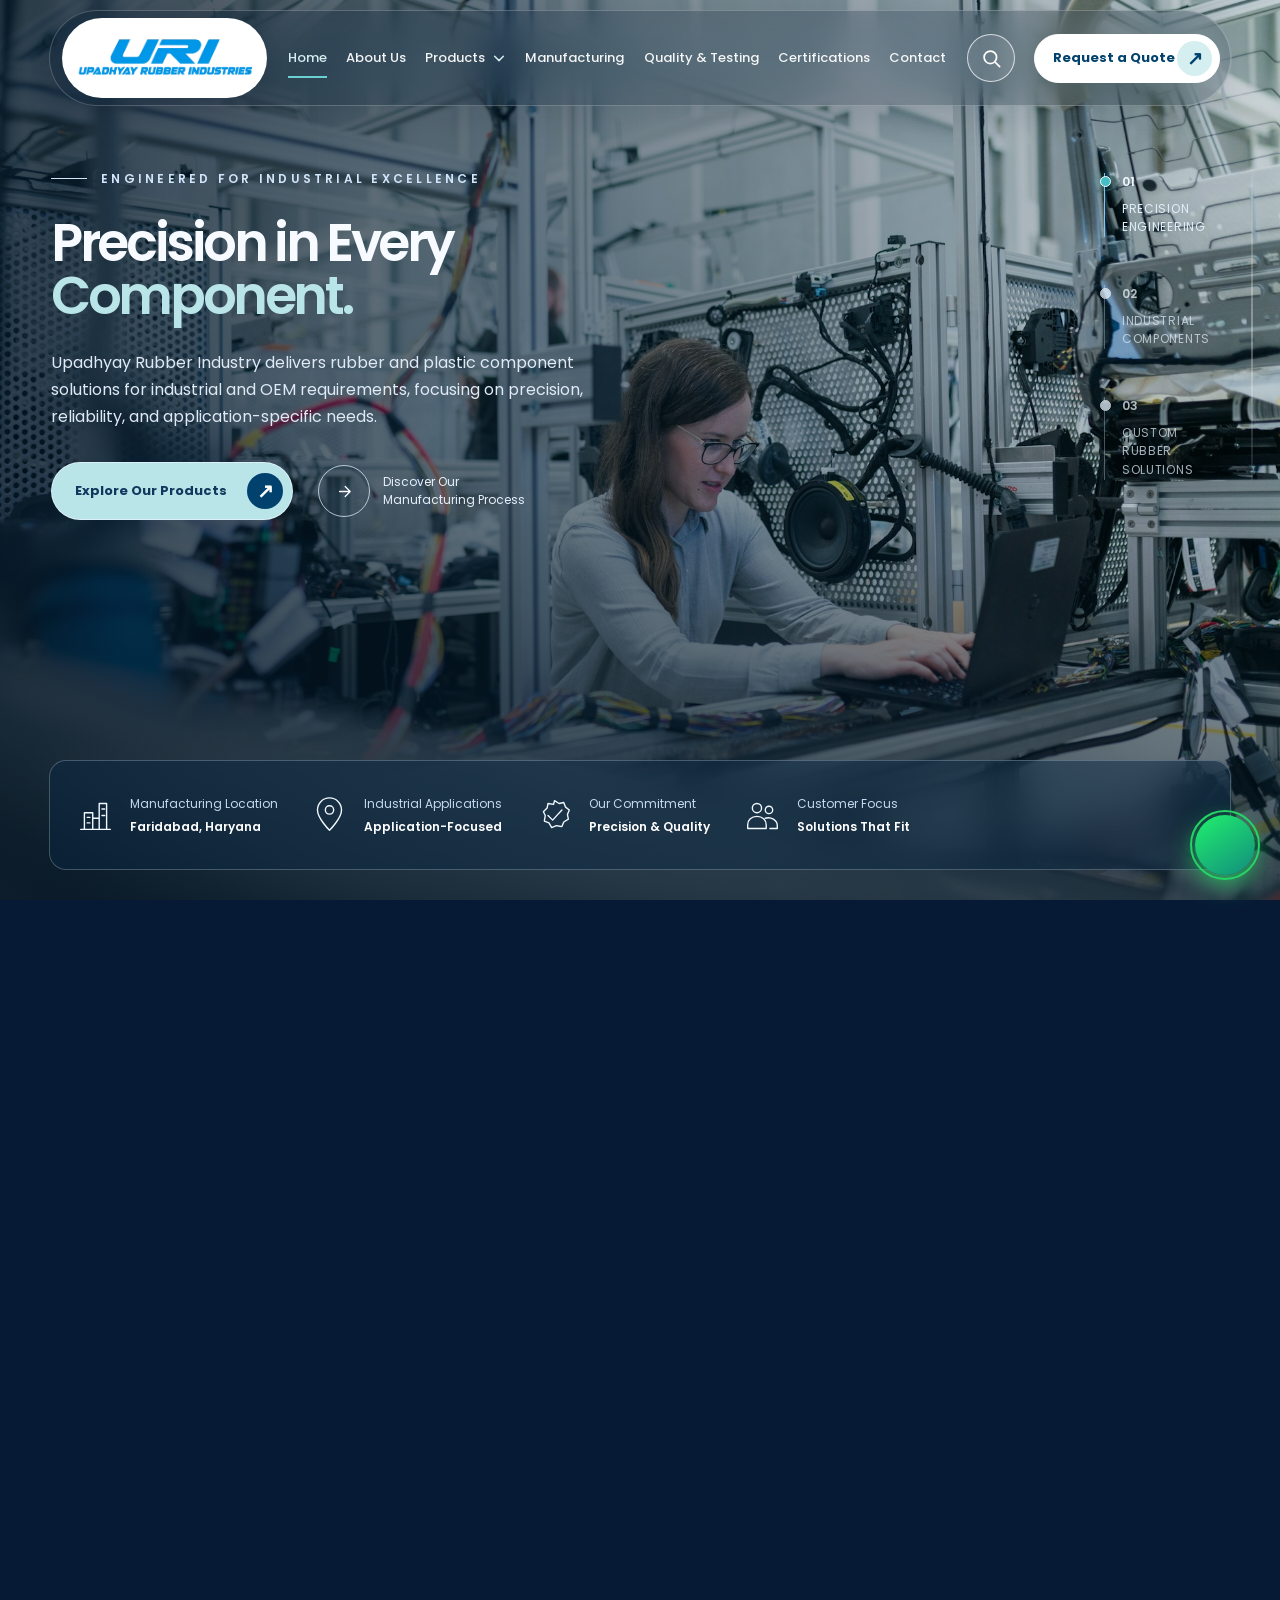
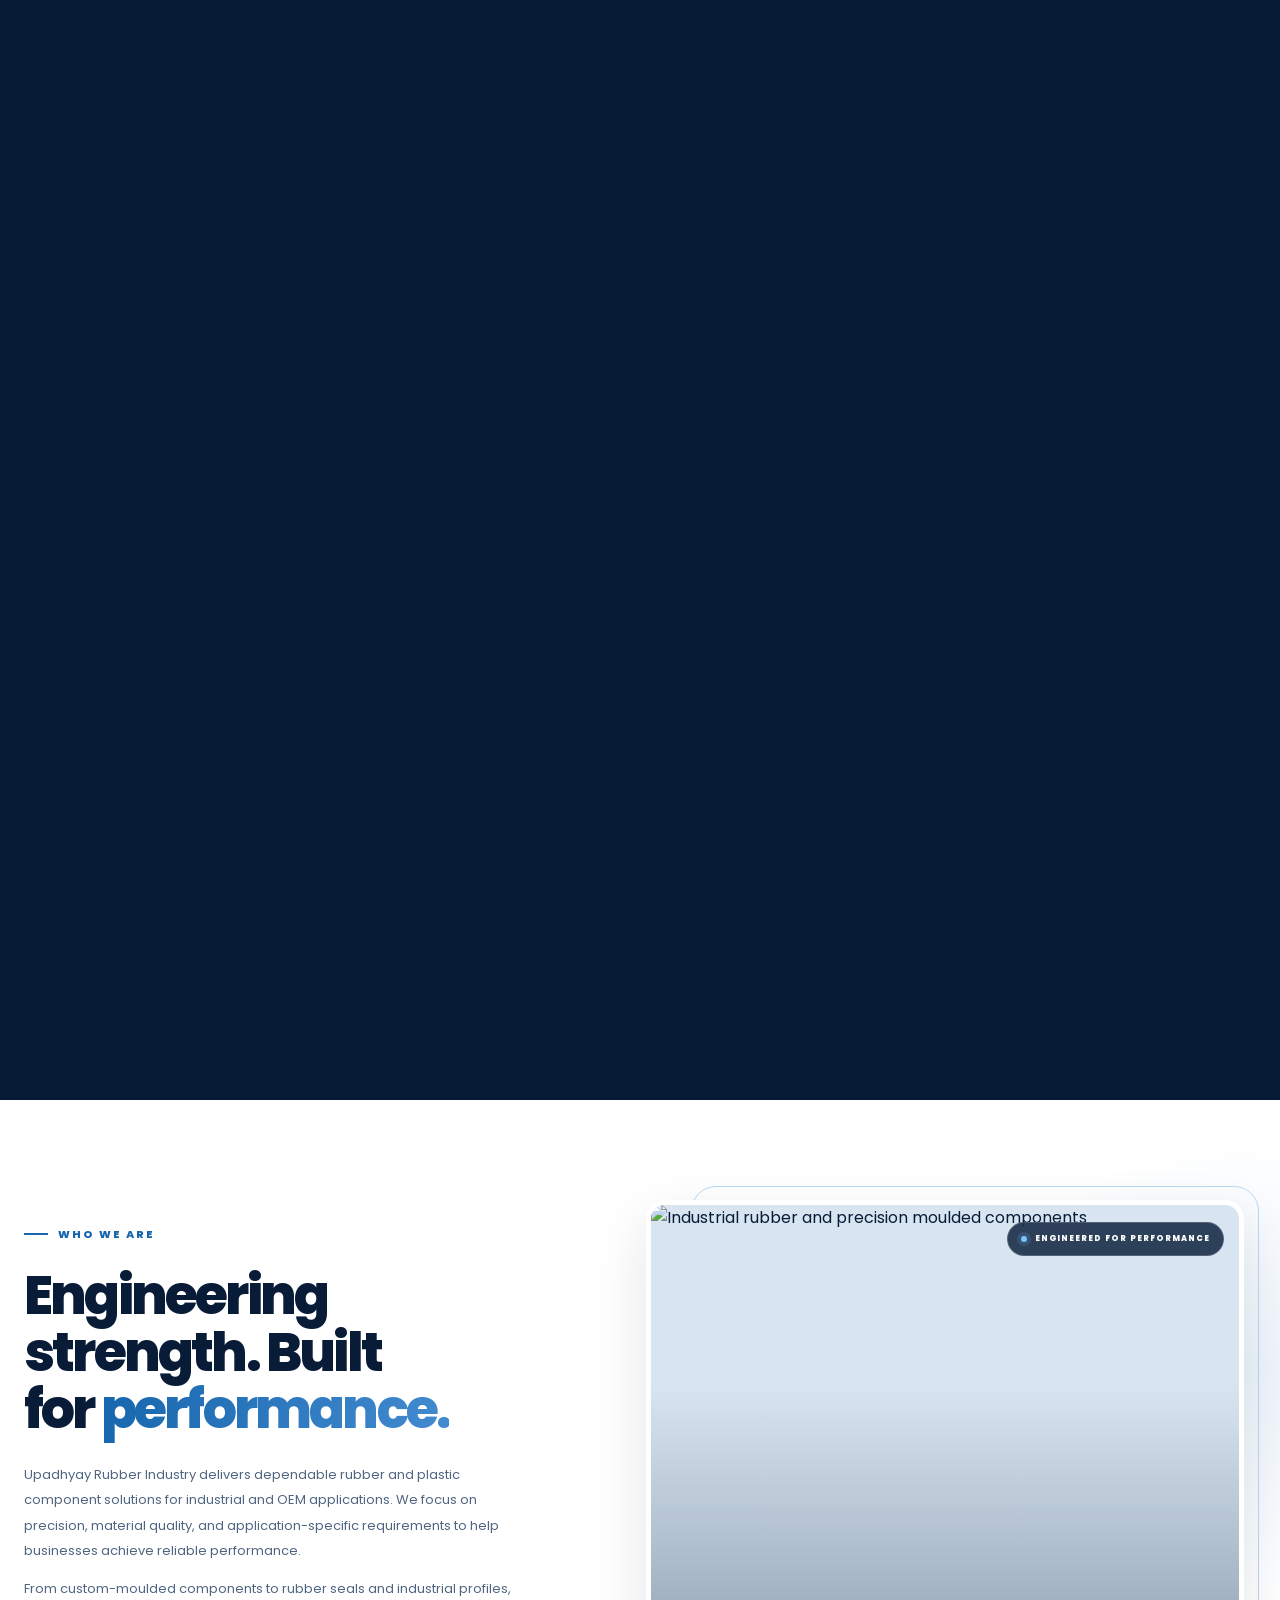
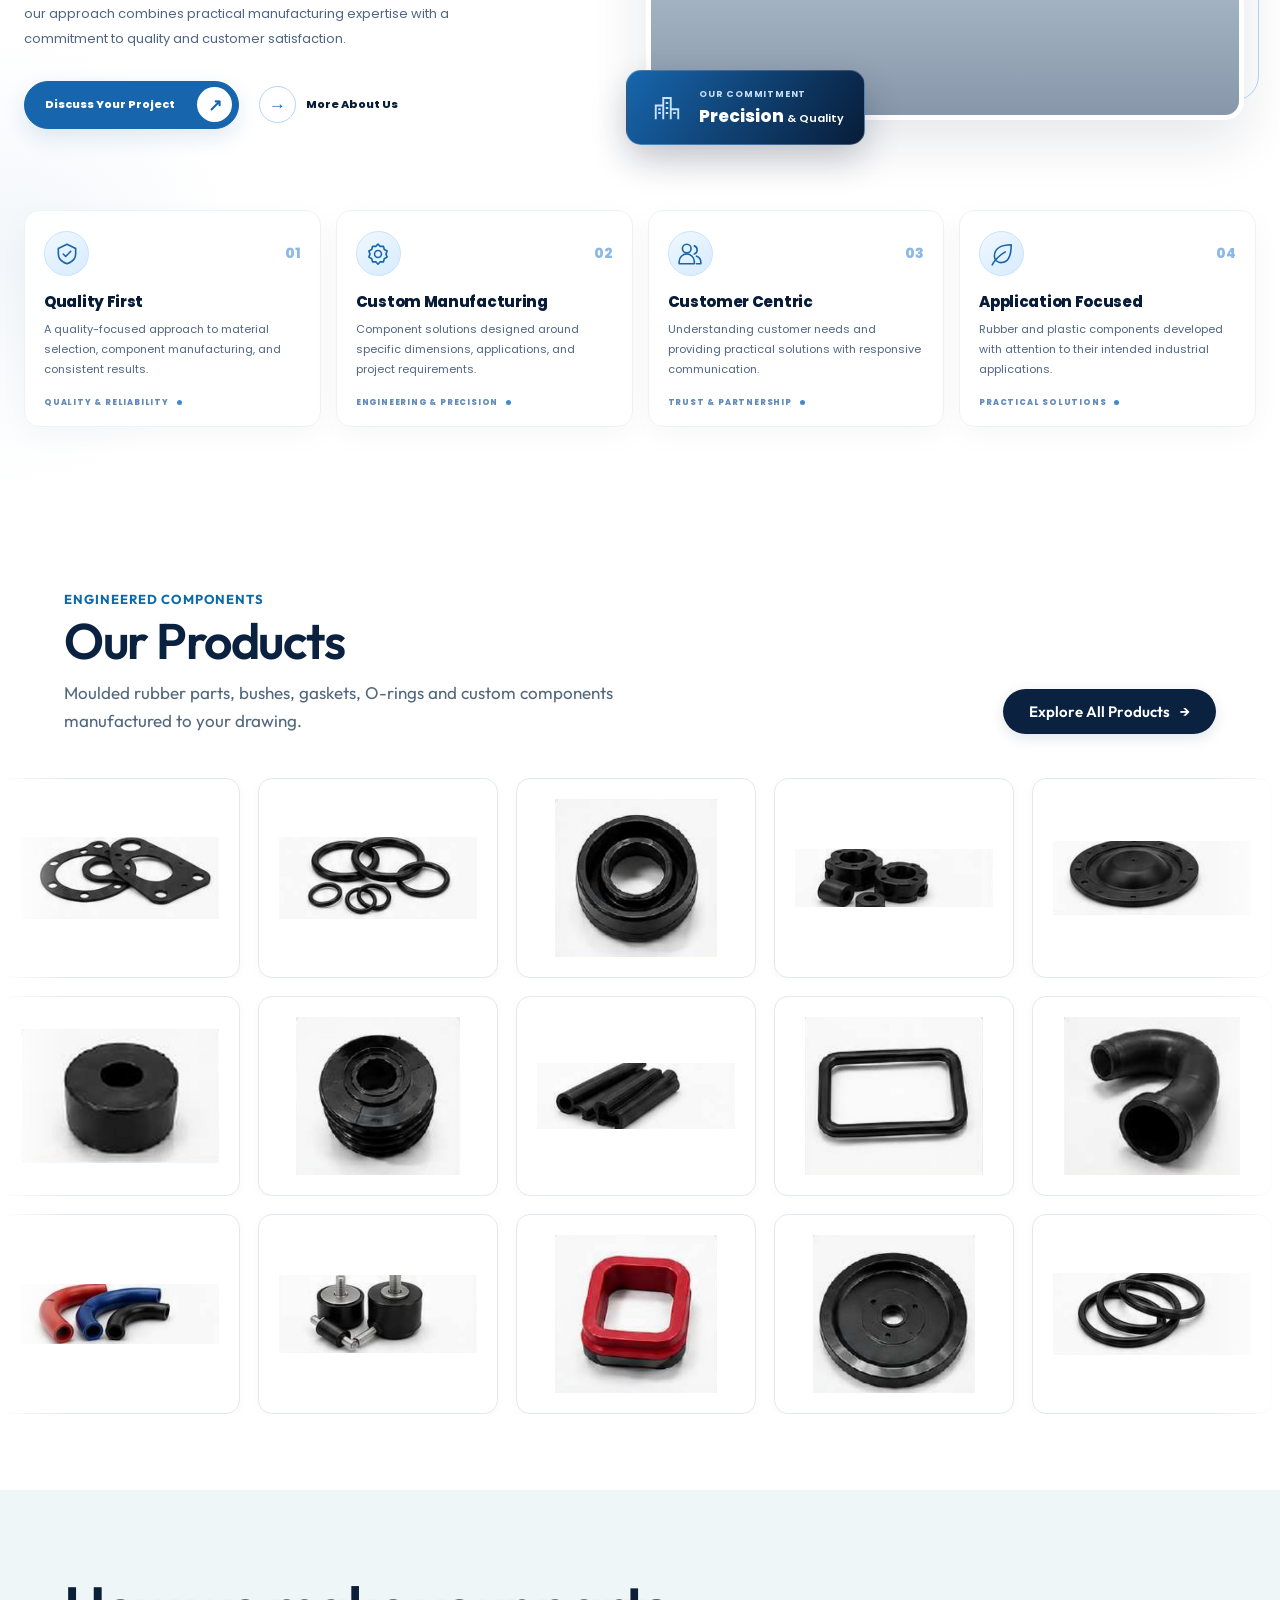
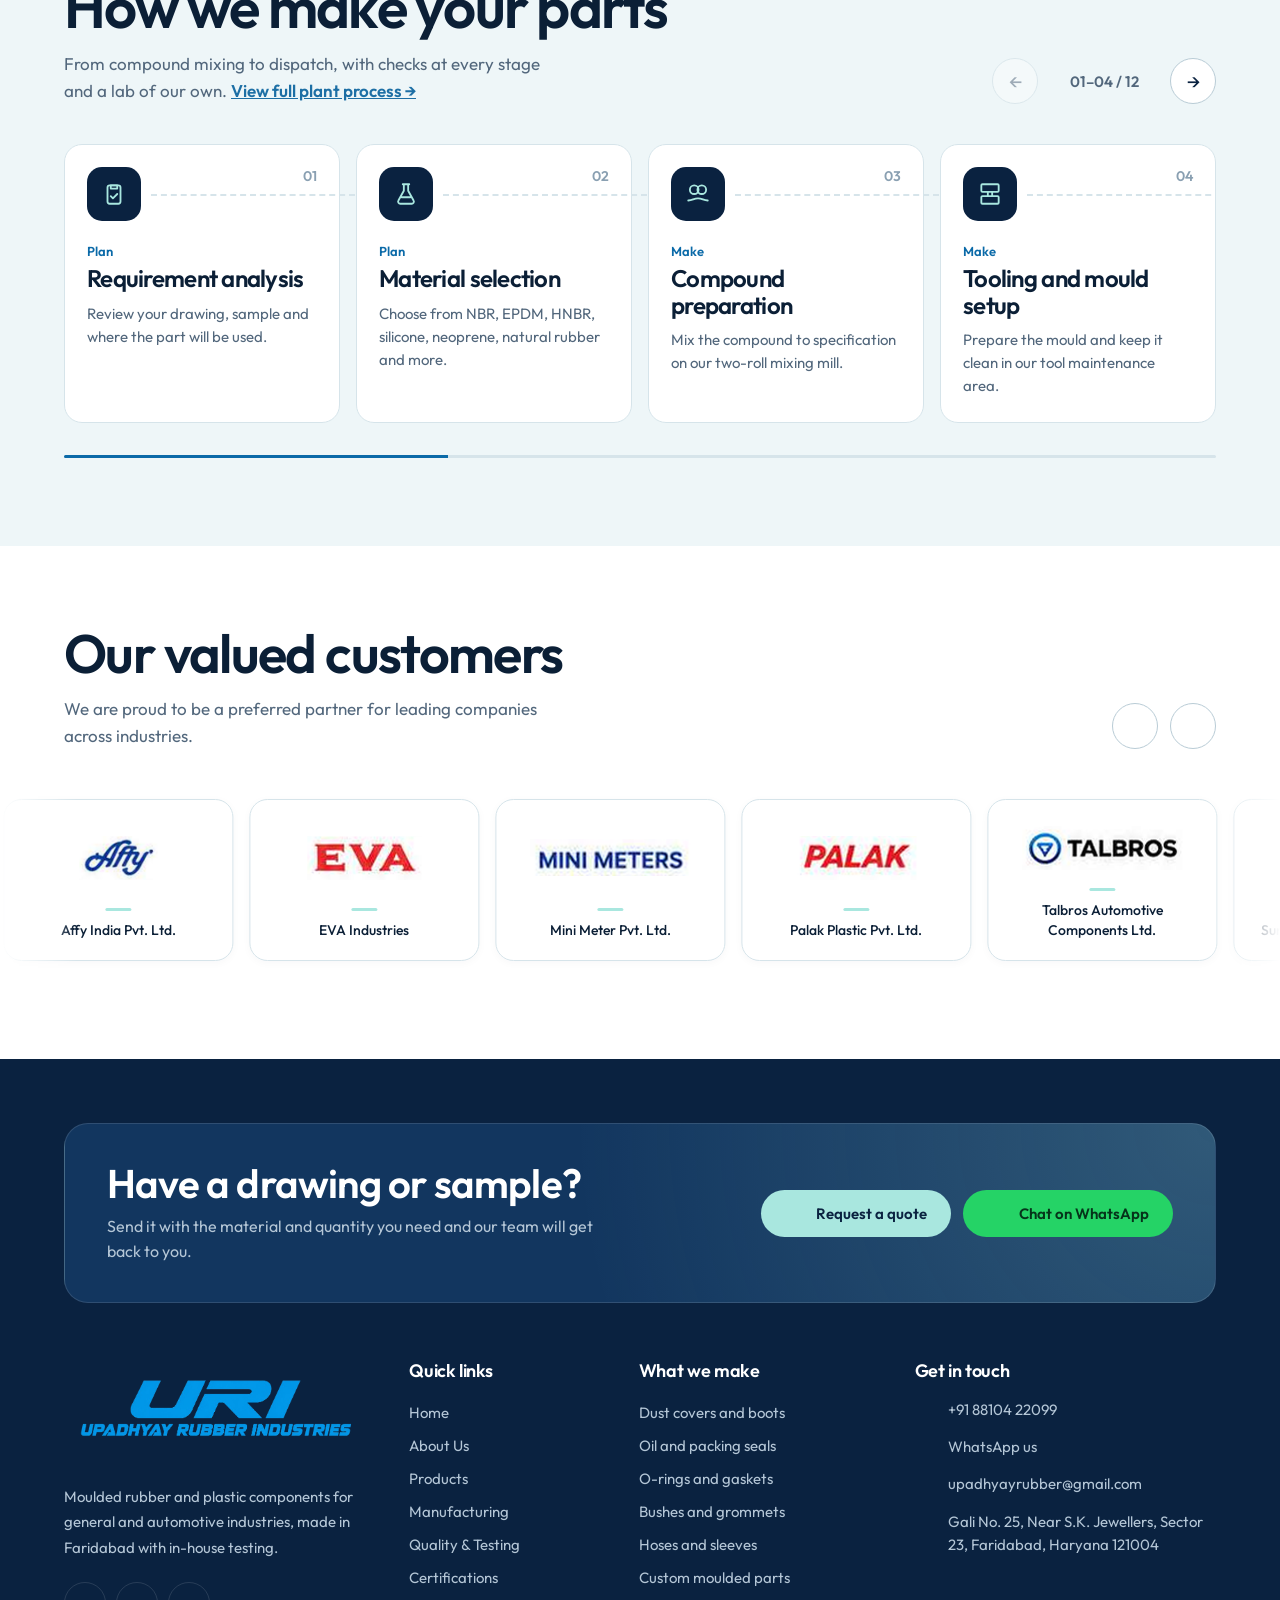
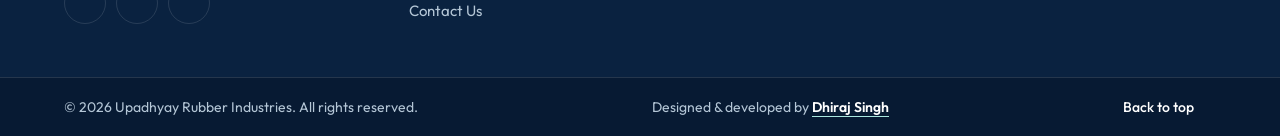
==== commit 0abb19b0: "testimonials projects -- home" ====
--- a/index.html
+++ b/index.html
@@ -718,50 +718,34 @@
 
     <!-- ================= PRODUCTS (3-ROW AUTO-MOTION SHOWCASE) ================= -->
     <section class="pr" id="products" aria-labelledby="prTitle">
-        <div class="pr-wrap">
-            <div class="pr-header">
-                <div class="pr-header-left">
-                    <span class="pr-kicker">UPADHYAY RUBBER INDUSTRIES</span>
-                    <h2 id="prTitle">Moulded rubber parts,<br><span>made to your drawing.</span></h2>
-                    <p class="pr-desc">
-                        Seals, bushes, gaskets and custom-moulded components for automotive and general industries,
-                        manufactured in NBR, EPDM, HNBR, Silicone, Neoprene and Natural Rubber.
-                    </p>
-                </div>
-                <div class="pr-header-right">
-                    <a class="pr-head-btn pr-head-btn--mint" href="./products.html">
-                        Explore All Products <span aria-hidden="true">&rarr;</span>
-                    </a>
-                    <a class="pr-head-btn pr-head-btn--outline" href="./contactus.html#contact-form">
-                        Request a Quote
-                    </a>
-                </div>
-            </div>
-
-            <!-- 3 Rows of Continuous Auto-Motion Products -->
-            <div class="pr-marquee-wall" aria-label="Products gallery in motion">
-                <!-- Row 1: Leftward motion -->
-                <div class="pr-marquee-row pr-row-left" id="prRow1" title="Hover to pause">
-                    <div class="pr-marquee-track" id="prTrack1"></div>
-                </div>
-
-                <!-- Row 2: Rightward motion (Reverse) -->
-                <div class="pr-marquee-row pr-row-right" id="prRow2" title="Hover to pause">
-                    <div class="pr-marquee-track" id="prTrack2"></div>
-                </div>
-
-                <!-- Row 3: Leftward motion -->
-                <div class="pr-marquee-row pr-row-left" id="prRow3" title="Hover to pause">
-                    <div class="pr-marquee-track" id="prTrack3"></div>
-                </div>
-            </div>
-
-            <div class="pr-bottom-bar">
-                <div class="pr-bottom-pill">
-                    <i class="fa-solid fa-shapes ic" aria-hidden="true"></i>
-                    <span>Have a custom drawing or sample? Our Faridabad team develops components tailored to your exact tolerances.</span>
-                </div>
-                <a href="./contactus.html#contact-form" class="pr-bottom-link">Discuss your requirement &rarr;</a>
+        <div class="pr-head-wrap">
+            <div class="pr-head">
+                <div>
+                    <span class="pr-badge">ENGINEERED COMPONENTS</span>
+                    <h2 id="prTitle"><a href="./products.html" class="pr-title-link">Our Products</a></h2>
+                    <p>Moulded rubber parts, bushes, gaskets, O-rings and custom components manufactured to your drawing.</p>
+                </div>
+                <a href="./products.html" class="pr-explore-btn">
+                    Explore All Products <span aria-hidden="true">&rarr;</span>
+                </a>
+            </div>
+        </div>
+
+        <!-- 3 Rows of Continuous Auto-Motion Products -->
+        <div class="pr-marquee-wall" aria-label="Products gallery in motion">
+            <!-- Row 1: Leftward motion -->
+            <div class="pr-marquee-row pr-row-left" id="prRow1" title="Click to view product | Hover to pause">
+                <div class="pr-marquee-track" id="prTrack1"></div>
+            </div>
+
+            <!-- Row 2: Rightward motion (Reverse) -->
+            <div class="pr-marquee-row pr-row-right" id="prRow2" title="Click to view product | Hover to pause">
+                <div class="pr-marquee-track" id="prTrack2"></div>
+            </div>
+
+            <!-- Row 3: Leftward motion -->
+            <div class="pr-marquee-row pr-row-left" id="prRow3" title="Click to view product | Hover to pause">
+                <div class="pr-marquee-track" id="prTrack3"></div>
             </div>
         </div>
     </section>
--- a/assets/css/home.css
+++ b/assets/css/home.css
@@ -861,105 +861,122 @@
         /* ---- products (3-row continuous marquee showcase) ---- */
         .pr {
             position: relative;
-            padding: 96px 0 88px;
-            color: #fff;
-            background: radial-gradient(circle at 85% 10%, rgba(169, 231, 223, .12), transparent 45%),
-                        radial-gradient(circle at 15% 90%, rgba(11, 106, 168, .16), transparent 50%),
-                        var(--navy);
+            padding: 76px 0 68px;
+            background: #ffffff;
             overflow: hidden;
         }
 
-        .pr-wrap {
-            width: 100%;
-            max-width: 1360px;
-            margin: 0 auto;
-            padding: 0 5vw;
-        }
-
-        .pr-header {
+        .pr-head-wrap {
+            width: min(1200px, 90%);
+            margin: 0 auto 36px;
+        }
+
+        .pr-head {
             display: flex;
             flex-wrap: wrap;
             align-items: flex-end;
             justify-content: space-between;
-            gap: 28px;
-            margin-bottom: 44px;
-        }
-
-        .pr-header-left {
-            max-width: 660px;
-        }
-
-        .pr-kicker {
+            gap: 20px;
+        }
+
+        .pr-badge {
             display: inline-block;
-            margin: 0 0 12px;
+            margin-bottom: 8px;
             font-size: 13px;
             font-weight: 700;
             letter-spacing: .08em;
             text-transform: uppercase;
-            color: var(--mint);
-        }
-
-        .pr h2 {
-            font-size: clamp(34px, 4.4vw, 48px);
+            color: var(--blue);
+        }
+
+        .pr-head h2 {
+            margin: 0;
+            font-size: clamp(34px, 5vw, 50px);
+            font-weight: 600;
             line-height: 1.05;
-            color: #fff;
             letter-spacing: -.03em;
         }
 
-        .pr h2 span {
-            color: var(--mint);
-        }
-
-        .pr-desc {
-            margin: 16px 0 0;
-            font-size: 16px;
+        .pr-title-link {
+            color: var(--navy);
+            text-decoration: none;
+            transition: color .2s ease;
+        }
+
+        .pr-title-link:hover {
+            color: var(--blue);
+        }
+
+        .pr-head p {
+            margin: 12px 0 0;
+            max-width: 52ch;
+            font-size: 17px;
             line-height: 1.6;
-            color: #d3e2ee;
-            max-width: 56ch;
-        }
-
-        .pr-header-right {
-            display: flex;
-            flex-wrap: wrap;
-            align-items: center;
-            gap: 14px;
-        }
-
-        .pr-head-btn {
+            color: var(--mut);
+        }
+
+        .pr-explore-btn {
             display: inline-flex;
             align-items: center;
             gap: 10px;
             padding: 13px 26px;
             border-radius: 999px;
+            background: var(--navy);
+            color: #fff;
             font-size: 15px;
             font-weight: 600;
             text-decoration: none;
+            box-shadow: 0 4px 14px rgba(10, 34, 64, 0.12);
             transition: all .25s ease;
         }
 
-        .pr-head-btn--mint {
-            background: var(--mint);
-            color: var(--navy);
-            box-shadow: 0 8px 20px -4px rgba(169, 231, 223, .35);
-        }
-
-        .pr-head-btn--mint:hover {
-            background: #fff;
+        .pr-explore-btn:hover {
+            background: var(--blue);
             transform: translateY(-2px);
-            box-shadow: 0 12px 24px -4px rgba(255, 255, 255, .4);
-        }
-
-        .pr-head-btn--outline {
-            border: 1px solid rgba(255, 255, 255, .3);
-            background: rgba(255, 255, 255, .06);
-            color: #fff;
-            backdrop-filter: blur(8px);
-        }
-
-        .pr-head-btn--outline:hover {
-            background: rgba(255, 255, 255, .16);
-            border-color: #fff;
-            transform: translateY(-2px);
+            box-shadow: 0 8px 20px rgba(11, 106, 168, 0.25);
+        }
+
+        .pr-explore-btn span {
+            transition: transform .2s ease;
+        }
+
+        .pr-explore-btn:hover span {
+            transform: translateX(4px);
+        }
+
+        @media(max-width: 600px) {
+            .pr {
+                padding: 50px 0;
+            }
+
+            .pr-head-wrap {
+                margin-bottom: 24px;
+            }
+
+            .pr-head h2 {
+                font-size: 32px;
+            }
+
+            .pr-head p {
+                font-size: 15px;
+            }
+
+            .pr-explore-btn {
+                padding: 11px 20px;
+                font-size: 14px;
+            }
+        }
+
+        .sr-only {
+            position: absolute;
+            width: 1px;
+            height: 1px;
+            padding: 0;
+            margin: -1px;
+            overflow: hidden;
+            clip: rect(0, 0, 0, 0);
+            white-space: nowrap;
+            border: 0;
         }
 
         /* 3-Row Marquee Wall */
@@ -968,11 +985,10 @@
             display: flex;
             flex-direction: column;
             gap: 18px;
-            margin: 0 -5vw;
-            padding: 10px 0;
+            padding: 8px 0;
             overflow: hidden;
-            -webkit-mask-image: linear-gradient(90deg, transparent 0%, #000 6%, #000 94%, transparent 100%);
-            mask-image: linear-gradient(90deg, transparent 0%, #000 6%, #000 94%, transparent 100%);
+            -webkit-mask-image: linear-gradient(90deg, transparent 0%, #000 5%, #000 95%, transparent 100%);
+            mask-image: linear-gradient(90deg, transparent 0%, #000 5%, #000 95%, transparent 100%);
         }
 
         .pr-marquee-row {
@@ -986,7 +1002,7 @@
 
         .pr-marquee-track {
             display: flex;
-            gap: 16px;
+            gap: 18px;
             width: max-content;
             will-change: transform;
             touch-action: pan-y;
@@ -994,15 +1010,15 @@
 
         /* Continuous auto-motion animations */
         .pr-row-left .pr-marquee-track {
-            animation: prScrollLeft 42s linear infinite;
+            animation: prScrollLeft 40s linear infinite;
         }
 
         .pr-row-right .pr-marquee-track {
-            animation: prScrollRight 46s linear infinite;
+            animation: prScrollRight 44s linear infinite;
         }
 
         #prRow3 .pr-marquee-track {
-            animation: prScrollLeft 38s linear infinite;
+            animation: prScrollLeft 36s linear infinite;
         }
 
         /* Hover pauses the row smoothly */
@@ -1028,19 +1044,21 @@
             }
         }
 
-        /* Product Card styling (Clean white box with centered component as in Image 2) */
+        /* Product Card styling (Clean white box with centered component - exact Image 2) */
         .pr-card {
             display: flex;
-            flex-direction: column;
+            align-items: center;
+            justify-content: center;
             flex: none;
-            width: 270px;
-            height: 215px;
+            width: 240px;
+            height: 200px;
+            padding: 20px;
             background: #ffffff;
-            border: 1px solid #e3e9ef;
-            border-radius: 16px;
+            border: 1px solid #e3e8ef;
+            border-radius: 14px;
             text-decoration: none;
             overflow: hidden;
-            box-shadow: 0 4px 14px rgba(0, 0, 0, .08);
+            box-shadow: 0 2px 10px rgba(10, 34, 64, 0.03);
             transition: transform .28s cubic-bezier(0.16, 1, 0.3, 1),
                         border-color .25s ease,
                         box-shadow .25s ease;
@@ -1048,171 +1066,56 @@
 
         .pr-card:hover {
             transform: translateY(-5px);
-            border-color: var(--blue);
-            box-shadow: 0 16px 32px -4px rgba(0, 0, 0, .28);
-        }
-
-        .pr-card-media {
-            display: flex;
-            align-items: center;
-            justify-content: center;
-            height: 145px;
-            width: 100%;
-            padding: 16px;
-            background: #ffffff;
-            border-bottom: 1px solid #f0f4f8;
-            overflow: hidden;
-        }
-
-        .pr-card-media img {
+            border-color: #0b6aa8;
+            box-shadow: 0 14px 28px -4px rgba(10, 34, 64, 0.12);
+        }
+
+        .pr-card img {
+            max-width: 100%;
             max-height: 100%;
-            max-width: 100%;
             width: auto;
             height: auto;
             object-fit: contain;
             transition: transform .32s ease;
             pointer-events: none;
             -webkit-user-drag: none;
-        }
-
-        .pr-card:hover .pr-card-media img {
-            transform: scale(1.08);
-        }
-
-        .pr-card-body {
-            display: flex;
-            align-items: center;
-            justify-content: space-between;
-            padding: 10px 16px;
-            background: #fbfdfe;
-            flex: 1;
-        }
-
-        .pr-card-info {
-            display: flex;
-            flex-direction: column;
-            gap: 3px;
-            overflow: hidden;
-        }
-
-        .pr-card-tag {
-            font-size: 11px;
-            font-weight: 700;
-            text-transform: uppercase;
-            letter-spacing: .06em;
-            color: var(--blue);
-        }
-
-        .pr-card-title {
-            margin: 0;
-            font-size: 14px;
-            font-weight: 600;
-            color: var(--navy);
-            white-space: nowrap;
-            overflow: hidden;
-            text-overflow: ellipsis;
-        }
-
-        .pr-card-arrow {
-            display: grid;
-            place-items: center;
-            width: 28px;
-            height: 28px;
-            border-radius: 50%;
-            background: #eef4f8;
-            color: var(--navy);
-            font-size: 11px;
-            flex-shrink: 0;
-            margin-left: 10px;
-            transition: background .2s, color .2s, transform .2s;
-        }
-
-        .pr-card:hover .pr-card-arrow {
-            background: var(--navy);
-            color: var(--mint);
-            transform: translate(2px, -2px);
-        }
-
-        /* Bottom helper bar */
-        .pr-bottom-bar {
-            display: flex;
-            flex-wrap: wrap;
-            align-items: center;
-            justify-content: space-between;
-            gap: 16px;
-            margin-top: 36px;
-            padding: 18px 24px;
-            border-radius: 14px;
-            background: rgba(255, 255, 255, .05);
-            border: 1px solid rgba(255, 255, 255, .1);
-            backdrop-filter: blur(10px);
-        }
-
-        .pr-bottom-pill {
-            display: flex;
-            align-items: center;
-            gap: 12px;
-            color: #d3e2ee;
-            font-size: 15px;
-        }
-
-        .pr-bottom-pill i {
-            color: var(--mint);
-            font-size: 16px;
-        }
-
-        .pr-bottom-link {
-            color: var(--mint);
-            font-size: 15px;
-            font-weight: 600;
-            text-decoration: none;
-            white-space: nowrap;
-            transition: color .2s;
-        }
-
-        .pr-bottom-link:hover {
-            color: #fff;
-            text-decoration: underline;
+            user-select: none;
+        }
+
+        .pr-card:hover img {
+            transform: scale(1.07);
         }
 
         @media(max-width: 768px) {
             .pr {
-                padding: 60px 0;
+                padding: 30px 0 40px;
+            }
+
+            .pr-marquee-wall {
+                gap: 14px;
+            }
+
+            .pr-marquee-track {
+                gap: 14px;
             }
 
             .pr-card {
-                width: 210px;
-                height: 180px;
-                border-radius: 14px;
-            }
-
-            .pr-card-media {
-                height: 118px;
-                padding: 12px;
-            }
-
-            .pr-card-body {
-                padding: 8px 12px;
-            }
-
-            .pr-card-tag {
-                font-size: 10px;
-            }
-
-            .pr-card-title {
-                font-size: 13px;
+                width: 190px;
+                height: 150px;
+                padding: 14px;
+                border-radius: 12px;
             }
 
             .pr-row-left .pr-marquee-track {
+                animation-duration: 26s;
+            }
+
+            .pr-row-right .pr-marquee-track {
                 animation-duration: 28s;
             }
 
-            .pr-row-right .pr-marquee-track {
-                animation-duration: 30s;
-            }
-
             #prRow3 .pr-marquee-track {
-                animation-duration: 26s;
+                animation-duration: 24s;
             }
         }
 
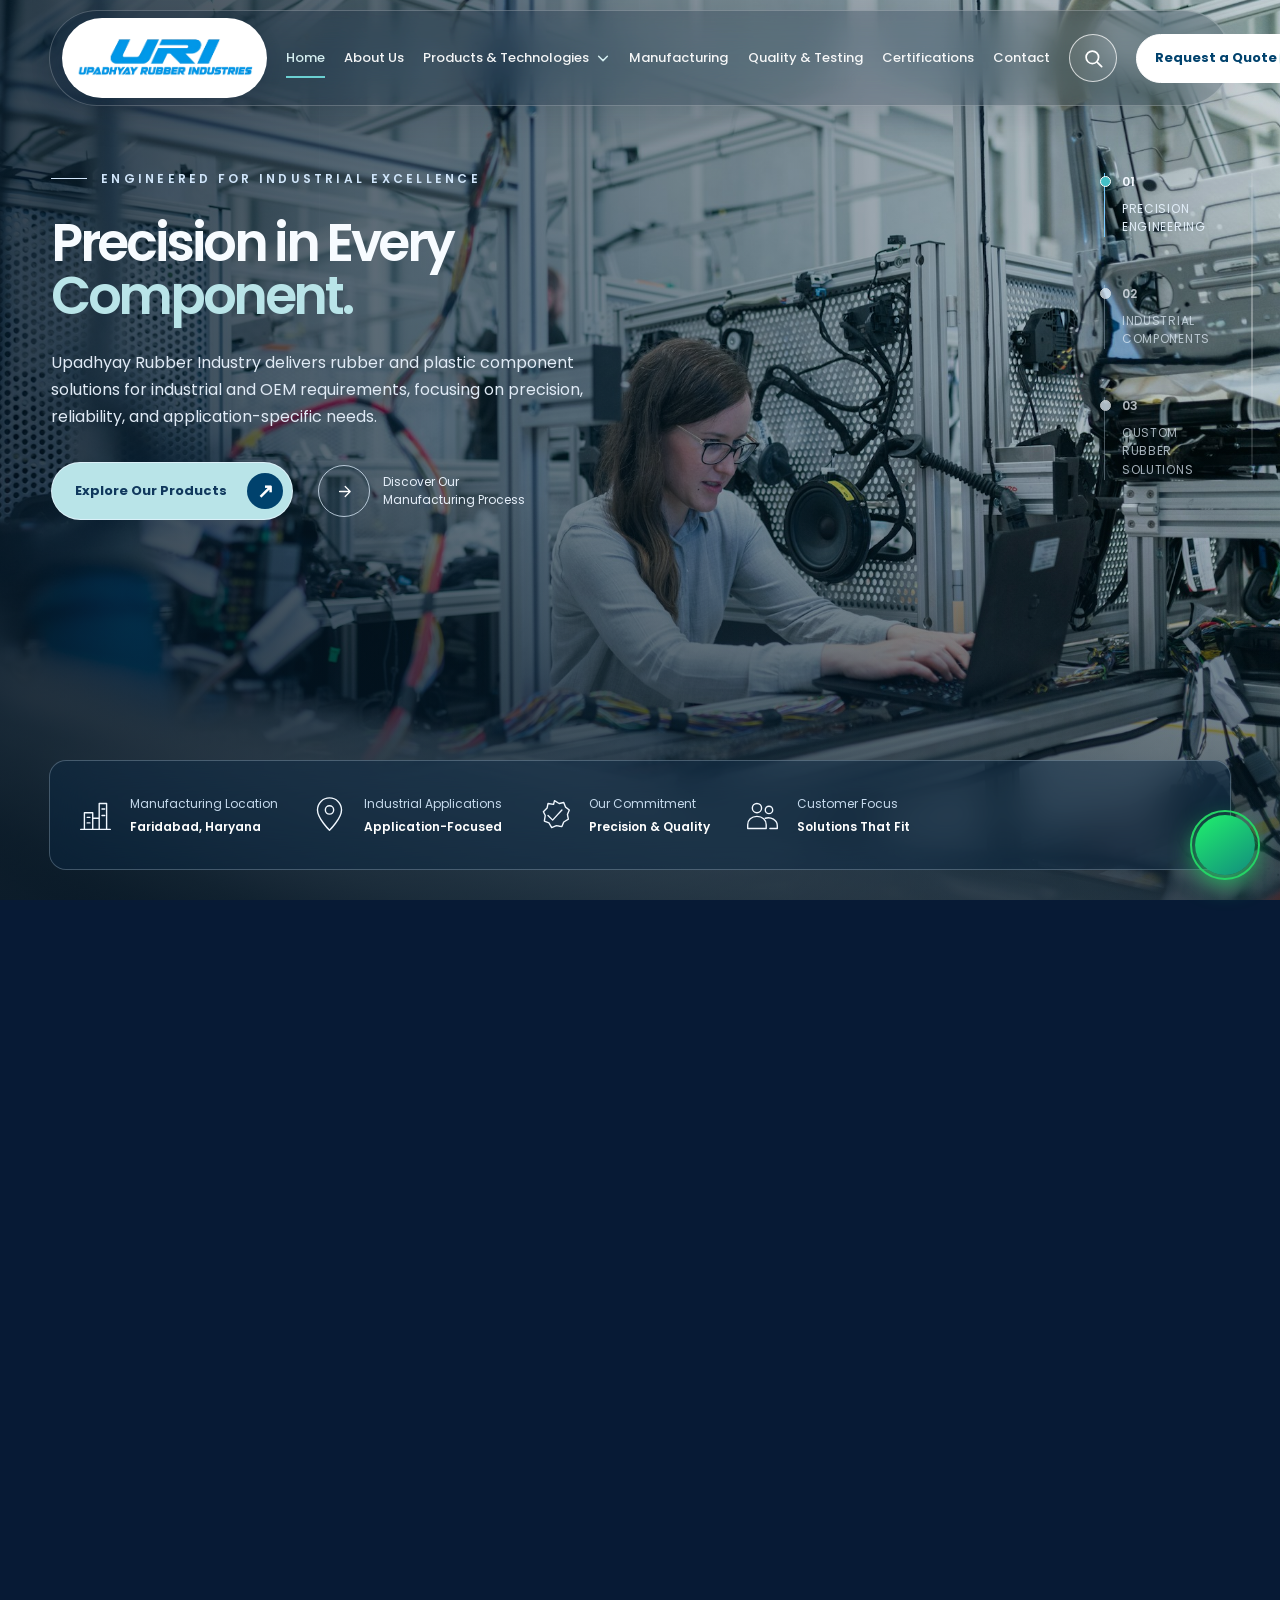
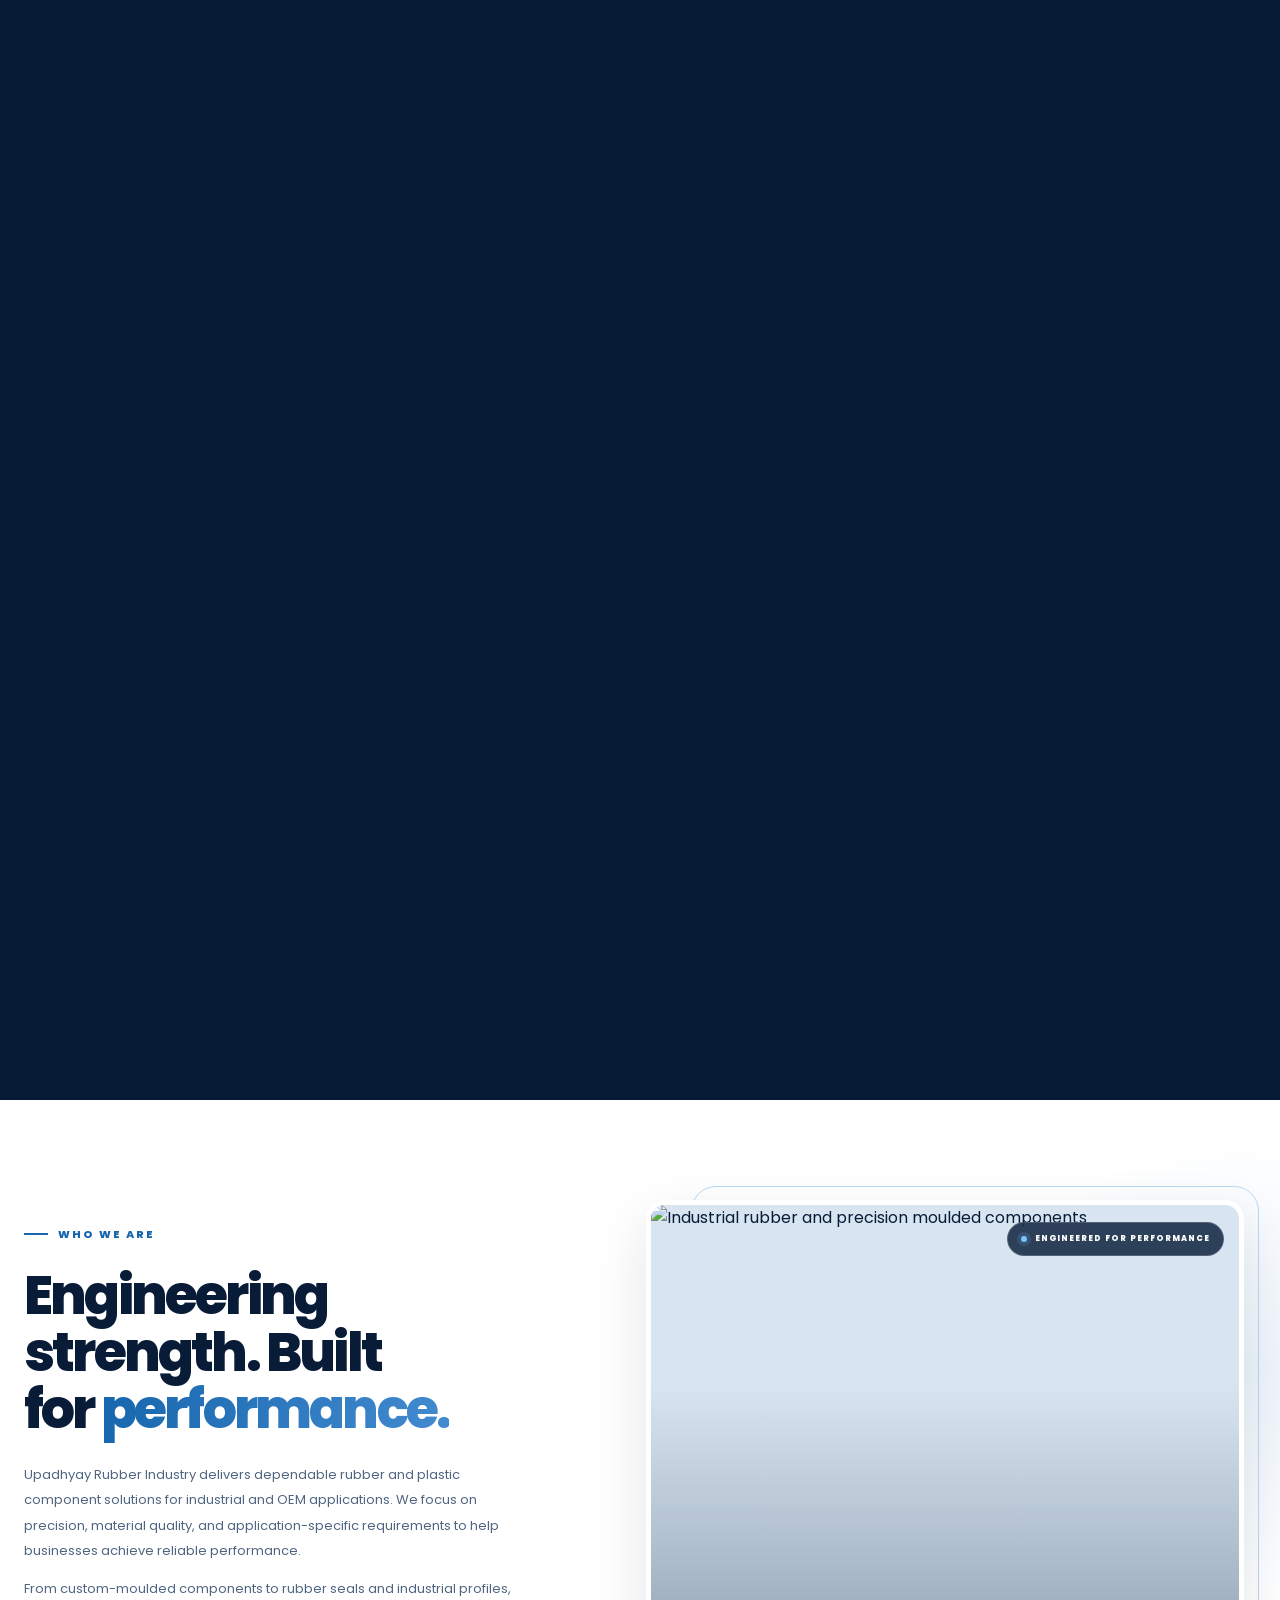
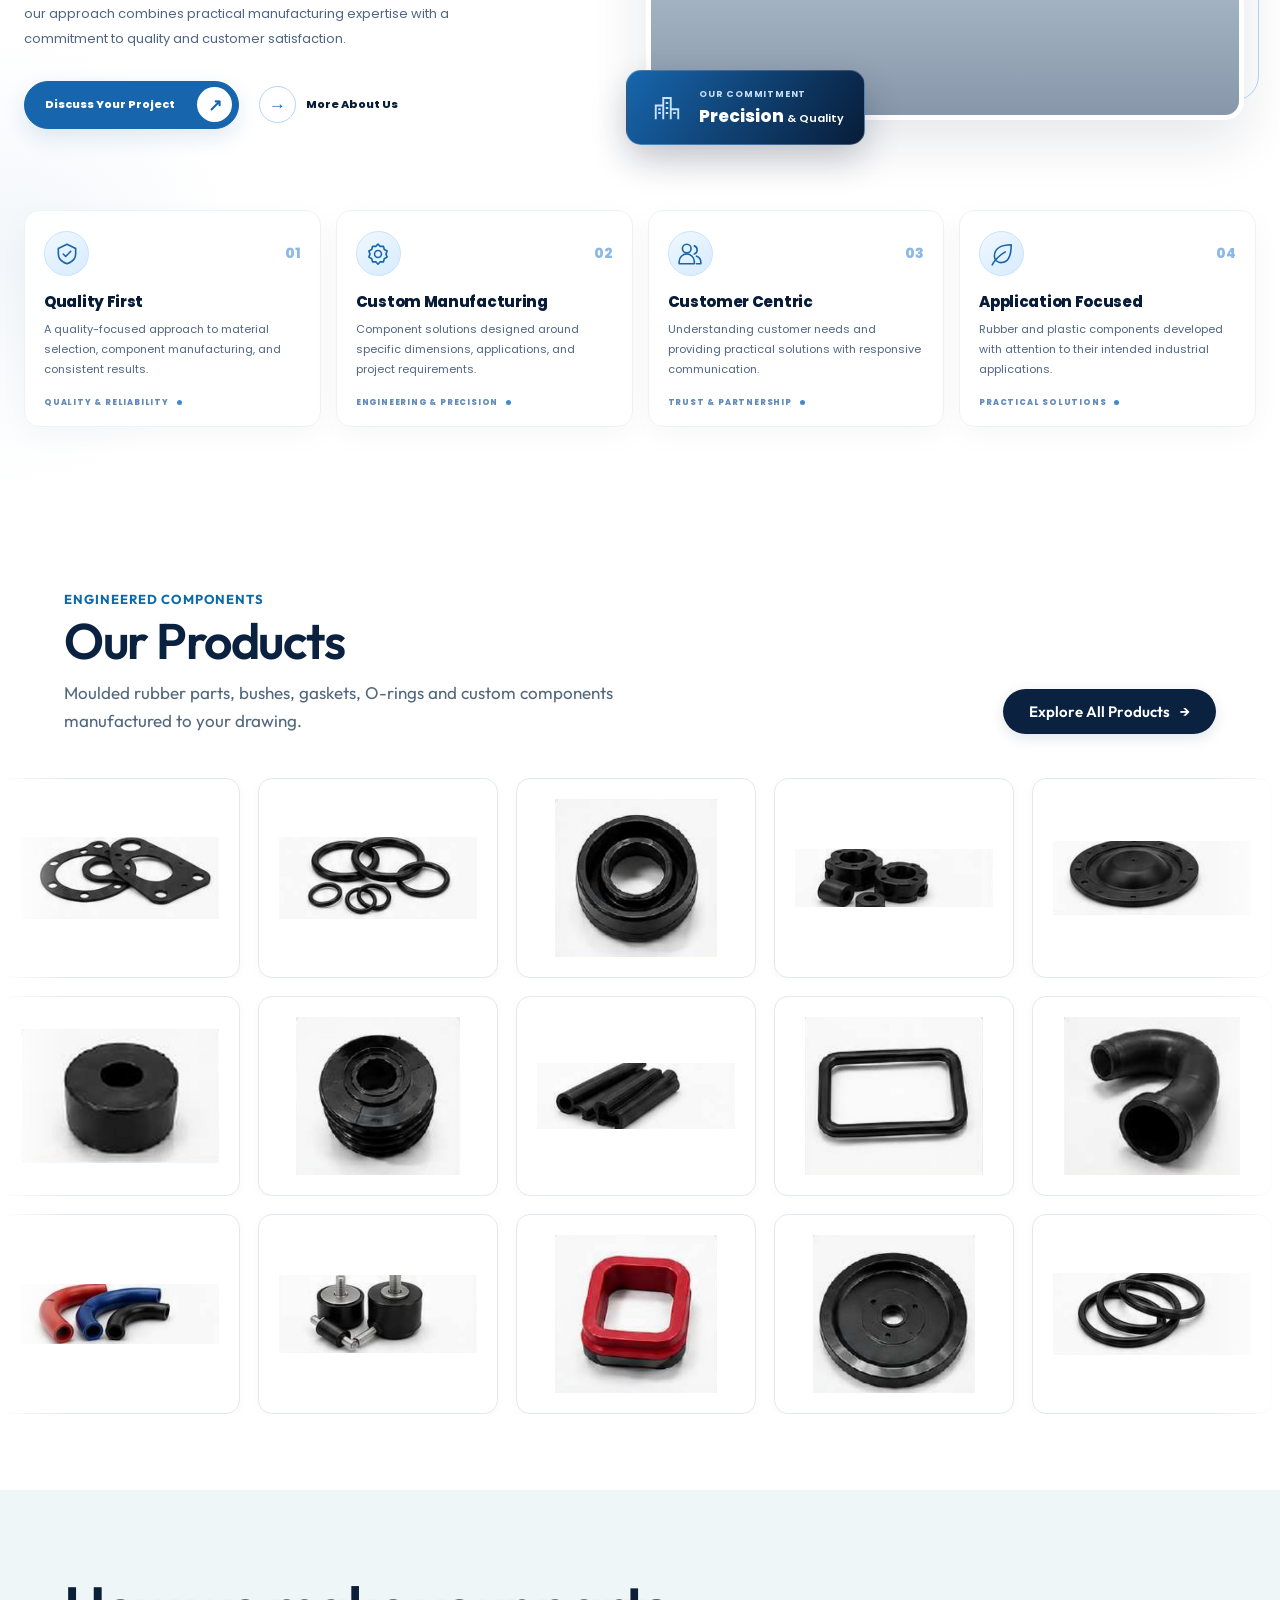
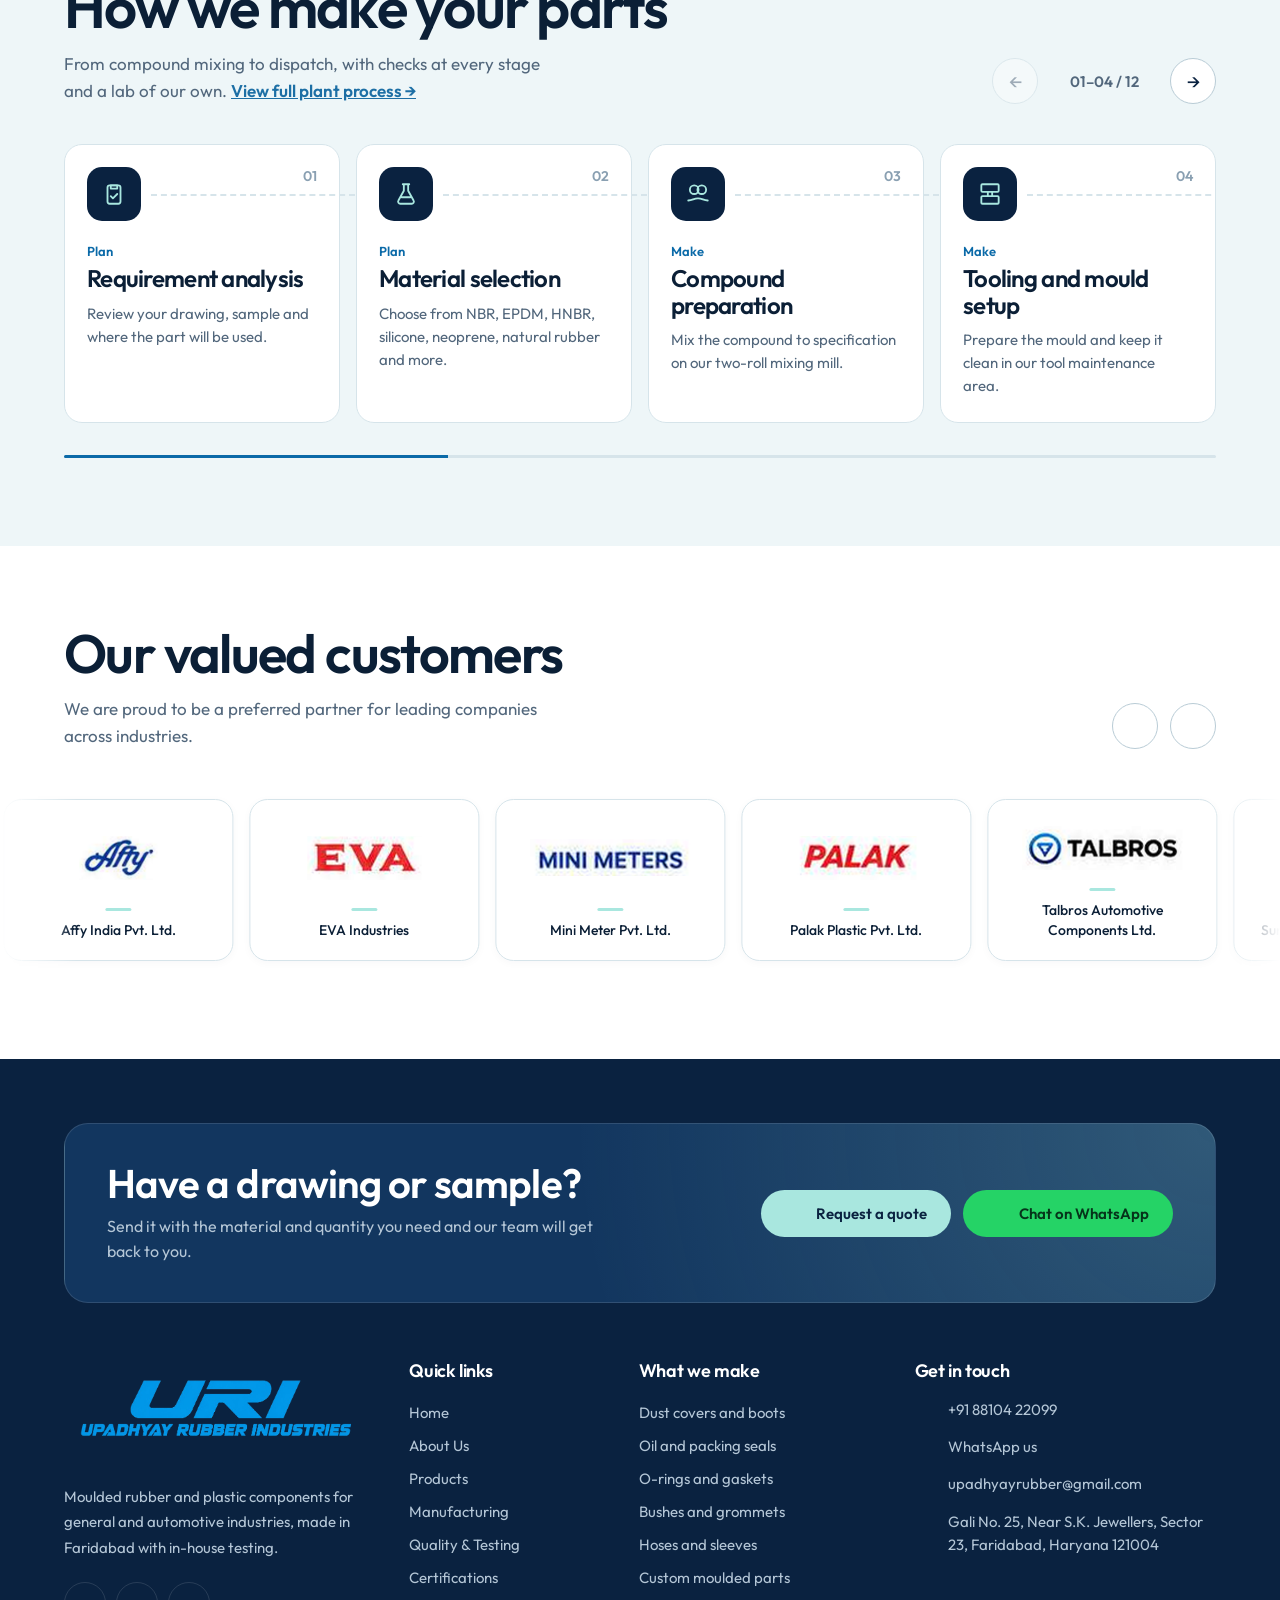
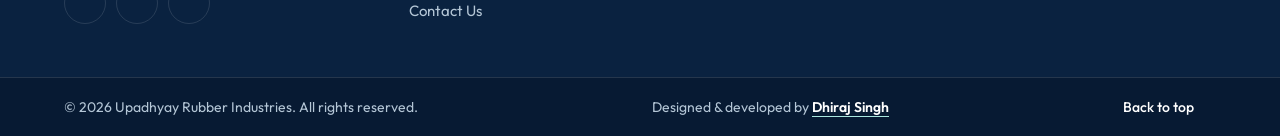
==== commit 7b632348: "all projects section" ====
--- a/index.html
+++ b/index.html
@@ -155,117 +155,34 @@
             <div class="nav-products">
 
                 <button class="nav-link products-toggle" id="productsToggle" type="button" aria-expanded="false" aria-controls="productsMenu">
-                    Products
+                    Products &amp; Technologies
 
                     <svg class="products-chevron" viewBox="0 0 16 16" aria-hidden="true">
                         <path d="m3 6 5 5 5-5"></path>
                     </svg>
                 </button>
 
-                <div class="products-menu" id="productsMenu" aria-label="Our product range" hidden>
-
-                    <div class="products-category">
-
-                        <h2>Rubber Components</h2>
-
-                        <ul class="product-links">
-
-                            <li>
-                                <a class="products-menu-card" href="./products.html#rubber-bushes" data-product-category="rubber-bushes">
-                                    <img src="https://images.unsplash.com/photo-1581091226825-a6a2a5aee158?auto=format&fit=crop&w=240&q=80"
-                                        alt="Industrial manufacturing" loading="lazy">
-                                    <span>Rubber Bushes</span>
-                                    <span class="products-menu-arrow" aria-hidden="true">↗</span>
-                                </a>
-                            </li>
-
-                            <li>
-                                <a class="products-menu-card" href="./products.html#moulded-components" data-product-category="moulded-components">
-                                    <img src="https://images.unsplash.com/photo-1567789884554-0b844b597180?auto=format&fit=crop&w=240&q=80"
-                                        alt="Manufacturing components" loading="lazy">
-                                    <span>Moulded Components</span>
-                                    <span class="products-menu-arrow" aria-hidden="true">↗</span>
-                                </a>
-                            </li>
-
-                            <li>
-                                <a class="products-menu-card" href="./products.html#extruded-profiles" data-product-category="extruded-profiles">
-                                    <img src="https://images.unsplash.com/photo-1581092160562-40aa08e78837?auto=format&fit=crop&w=240&q=80"
-                                        alt="Industrial production process" loading="lazy">
-                                    <span>Extruded Profiles</span>
-                                    <span class="products-menu-arrow" aria-hidden="true">↗</span>
-                                </a>
-                            </li>
-
-                        </ul>
-
-                    </div>
-
-                    <div class="products-category">
-
-                        <h2>Sealing Solutions</h2>
-
-                        <ul class="product-links">
-
-                            <li>
-                                <a class="products-menu-card" href="./products.html#o-rings-seal-kits" data-product-category="o-rings-seal-kits">
-                                    <img src="https://images.unsplash.com/photo-1581092335878-2d9ff86ca2bf?auto=format&fit=crop&w=240&q=80"
-                                        alt="Industrial equipment" loading="lazy">
-                                    <span>O-Rings &amp; Seal Kits</span>
-                                    <span class="products-menu-arrow" aria-hidden="true">↗</span>
-                                </a>
-                            </li>
-
-                            <li>
-                                <a class="products-menu-card" href="./products.html#rubber-gaskets" data-product-category="rubber-gaskets">
-                                    <img src="https://images.unsplash.com/photo-1581092580497-e0d23cbdf1dc?auto=format&fit=crop&w=240&q=80"
-                                        alt="Industrial quality inspection" loading="lazy">
-                                    <span>Rubber Gaskets</span>
-                                    <span class="products-menu-arrow" aria-hidden="true">↗</span>
-                                </a>
-                            </li>
-
-                            <li>
-                                <a class="products-menu-card" href="./products.html#oil-packing-seals" data-product-category="oil-packing-seals">
-                                    <img src="https://images.unsplash.com/photo-1565043589221-1a6fd9ae45c7?auto=format&fit=crop&w=240&q=80"
-                                        alt="Industrial machinery" loading="lazy">
-                                    <span>Oil &amp; Packing Seals</span>
-                                    <span class="products-menu-arrow" aria-hidden="true">↗</span>
-                                </a>
-                            </li>
-
-                        </ul>
-
-                    </div>
-
-                    <div class="products-category">
-
-                        <h2>Custom Solutions</h2>
-
-                        <ul class="product-links">
-
-                            <li>
-                                <a class="products-menu-card" href="./products.html#custom-moulding" data-product-category="custom-moulding">
-                                    <img src="https://images.unsplash.com/photo-1581092160607-ee22621dd758?auto=format&fit=crop&w=240&q=80"
-                                        alt="Custom industrial manufacturing" loading="lazy">
-                                    <span>Custom Moulding</span>
-                                    <span class="products-menu-arrow" aria-hidden="true">↗</span>
-                                </a>
-                            </li>
-
-                            <li>
-                                <a class="products-menu-card" href="./products.html#custom-components" data-product-category="custom-components">
-                                    <img src="https://images.unsplash.com/photo-1581092795360-fd1ca04f0952?auto=format&fit=crop&w=240&q=80"
-                                        alt="Engineering and component development" loading="lazy">
-                                    <span>Custom Components</span>
-                                    <span class="products-menu-arrow" aria-hidden="true">↗</span>
-                                </a>
-                            </li>
-
-                        </ul>
-
-                    </div>
-
+                <div class="products-menu" id="productsMenu" aria-label="Products and Technologies" hidden>
+                    <ul class="products-menu-list">
+                        <li>
+                            <a href="agricultural-off-road.html" class="products-menu-item">AGRICULTURAL &amp; OFF ROAD</a>
+                        </li>
+                        <li>
+                            <a href="commercial-vehicles.html" class="products-menu-item">COMMERCIAL VEHICLES</a>
+                        </li>
+                        <li>
+                            <a href="electric-vehicles.html" class="products-menu-item">ELECTRIC VEHICLES</a>
+                        </li>
+                        <li>
+                            <a href="industrial.html" class="products-menu-item">INDUSTRIAL</a>
+                        </li>
+                        <li>
+                            <a href="passenger-vehicles.html" class="products-menu-item">PASSENGER VEHICLES</a>
+                        </li>
+                        <li>
+                            <a href="two-three-wheelers.html" class="products-menu-item">TWO &amp; THREE WHEELERS</a>
+                        </li>
+                    </ul>
                 </div>
 
             </div>
--- a/assets/css/site.css
+++ b/assets/css/site.css
@@ -430,6 +430,7 @@
 }
 
 .nav-products {
+    position: relative;
     display: flex;
     align-items: center;
 }
@@ -465,25 +466,26 @@
 
 .products-menu {
     position: absolute;
-    z-index: 25;
+    z-index: 50;
     top: calc(100% + 14px);
     left: 50%;
 
-    display: grid;
-    grid-template-columns: repeat(3, minmax(0, 1fr));
-    gap: 8px;
-    width: min(920px, calc(100vw - 48px));
-    padding: 12px;
-
-    border: 1px solid rgba(255, 255, 255, 0.12);
-    border-radius: 4px;
-    background: #303030;
-    box-shadow: 0 24px 55px rgba(0, 10, 20, 0.4);
+    display: flex;
+    flex-direction: column;
+    width: 290px;
+    padding: 22px 18px;
+
+    border: none;
+    border-radius: 26px;
+    background: #ffffff;
+    box-shadow: 0 22px 50px rgba(0, 20, 50, 0.22), 0 4px 12px rgba(0, 0, 0, 0.04);
 
     transform: translate(-50%, -8px);
     opacity: 0;
     visibility: hidden;
-    transition: opacity 0.2s ease, transform 0.2s ease, visibility 0.2s ease;
+    transition: opacity 0.2s cubic-bezier(0.16, 1, 0.3, 1),
+                transform 0.2s cubic-bezier(0.16, 1, 0.3, 1),
+                visibility 0.2s ease;
 }
 
 .products-menu:not([hidden]) {
@@ -496,73 +498,32 @@
     display: none;
 }
 
-.products-menu-main {
-    min-width: 0;
-}
-
-.products-category {
-    min-width: 0;
-    padding: 5px 6px 8px;
-}
-
-.products-category+.products-category {
-    border-left: 0;
-}
-
-.products-category h2 {
-    margin: 0 0 11px;
-    padding: 0 2px 8px;
-    border-bottom: 1px solid rgba(255, 255, 255, 0.82);
-    color: #fff;
-    font-size: 14px;
-    font-weight: 800;
-    text-align: center;
-}
-
-.products-category h2::after {
-    content: none;
-}
-
-.product-links {
-    display: grid;
-    gap: 5px;
+.products-menu-list {
     list-style: none;
-}
-
-.products-menu-card {
+    margin: 0;
+    padding: 0;
     display: flex;
-    align-items: center;
-    gap: 8px;
-    min-height: 34px;
-    padding: 2px 5px;
-    border: 1px solid transparent;
-    border-radius: 0;
-    background: #06466f;
-    color: #fff;
-    font-size: 12px;
-    font-weight: 500;
-    line-height: 1.25;
-    transition: background 0.2s ease, border-color 0.2s ease;
-}
-
-.products-menu-card:hover {
-    border-color: rgba(255, 255, 255, 0.7);
-    background: #087987;
-}
-
-.products-menu-card img {
-    flex: 0 0 34px;
-    width: 34px;
-    height: 30px;
-    padding: 1px;
-    border: 0;
-    border-radius: 0;
-    object-fit: cover;
-    background: #fff;
-}
-
-.products-menu-arrow {
-    display: none;
+    flex-direction: column;
+    gap: 4px;
+}
+
+.products-menu-item {
+    display: block;
+    padding: 10px 14px;
+    border-radius: 12px;
+    font-size: 13.5px;
+    font-weight: 700;
+    letter-spacing: 0.045em;
+    text-transform: uppercase;
+    text-decoration: none;
+    color: #4b6076;
+    transition: all 0.2s cubic-bezier(0.16, 1, 0.3, 1);
+}
+
+.products-menu-item:hover {
+    color: #0b6aa8;
+    background: #f1f7fc;
+    transform: translateX(3px);
 }
 
 /* Search button */
@@ -1455,20 +1416,18 @@
     .products-menu,
     .products-menu:not([hidden]) {
         position: static;
-        grid-template-columns: minmax(0, 1fr);
-        gap: 12px;
-        width: auto;
-        margin: 0 0 10px;
-        padding: 13px;
-        border-radius: 14px;
-        box-shadow: none;
+        width: 100%;
+        margin: 8px 0 14px;
+        padding: 16px 14px;
+        border-radius: 20px;
+        box-shadow: 0 6px 20px rgba(0, 20, 50, 0.08);
         transform: none;
-    }
-
-    .products-category+.products-category {
-        border-top: 1px solid rgba(255, 255, 255, 0.18);
-        border-left: 0;
-        padding-top: 12px;
+        background: #ffffff;
+    }
+
+    .products-menu-item {
+        font-size: 12.5px;
+        padding: 9px 12px;
     }
 
     .nav-link::after {
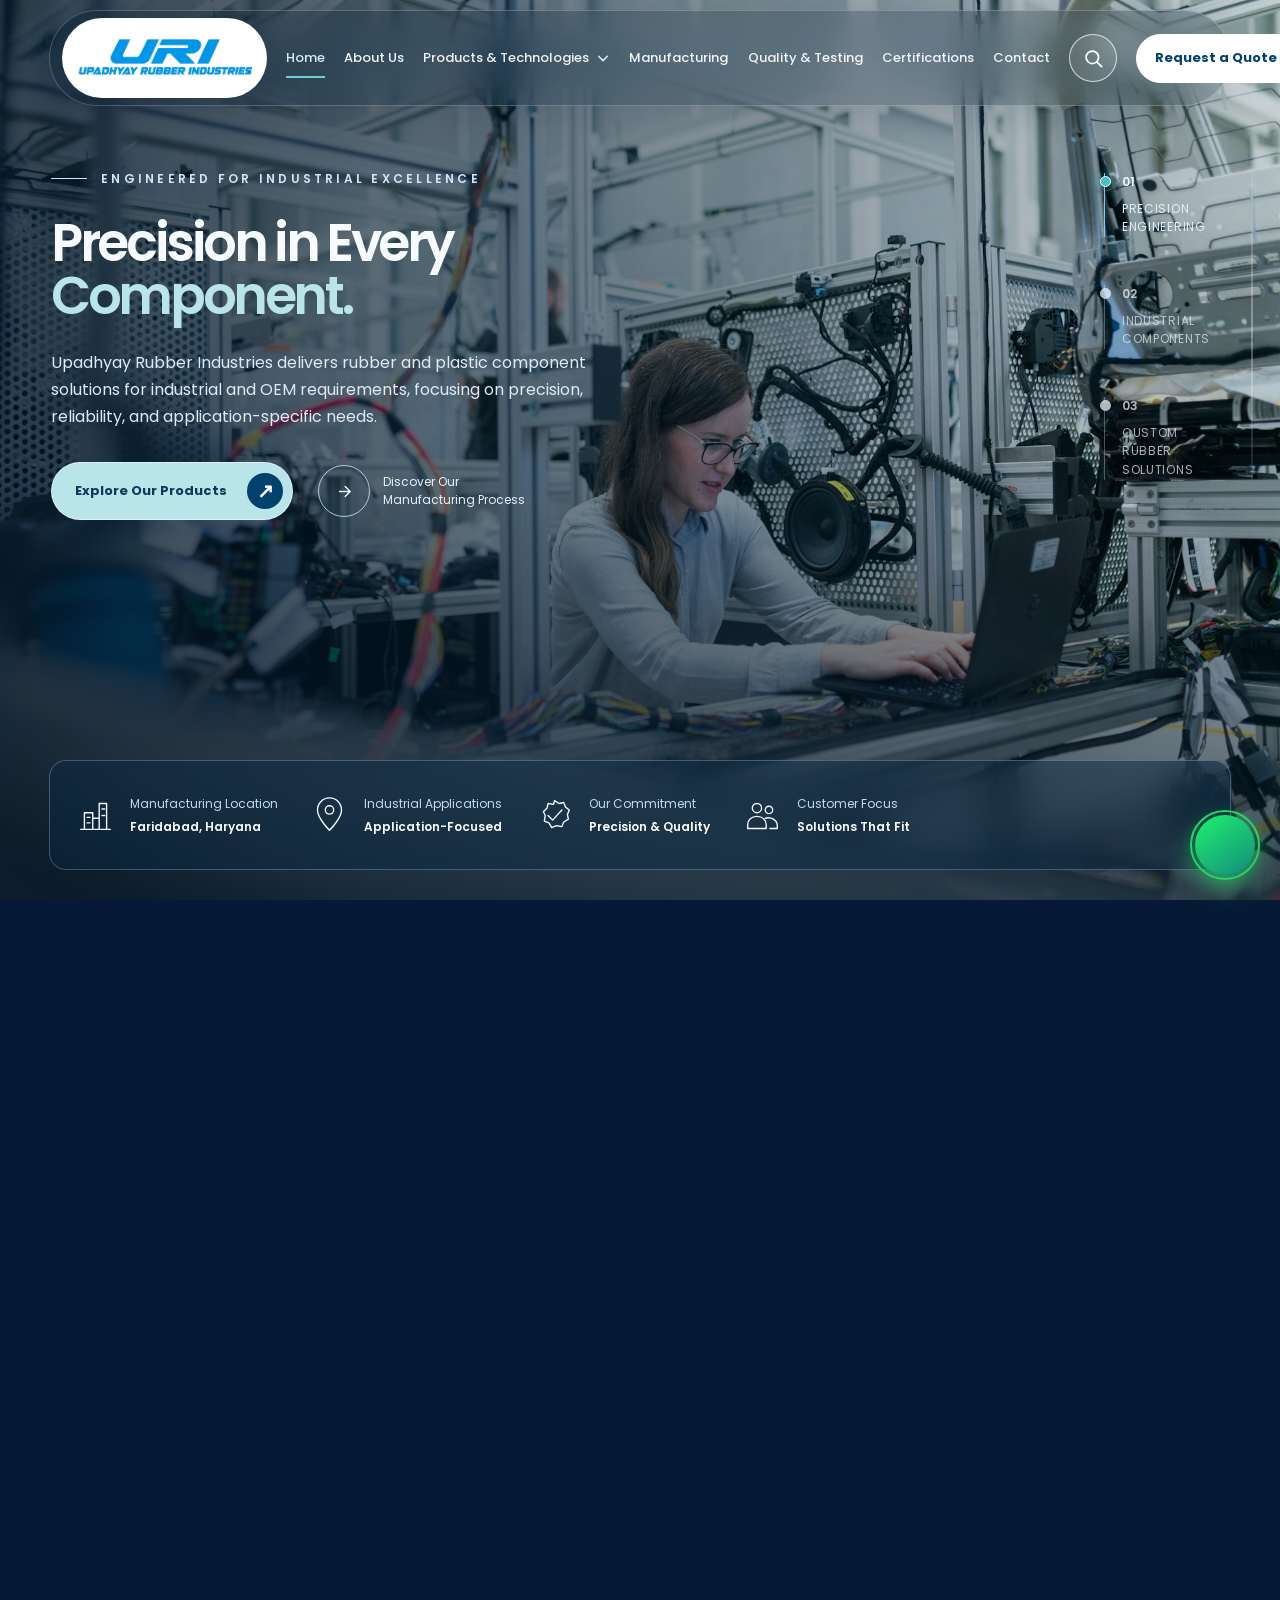
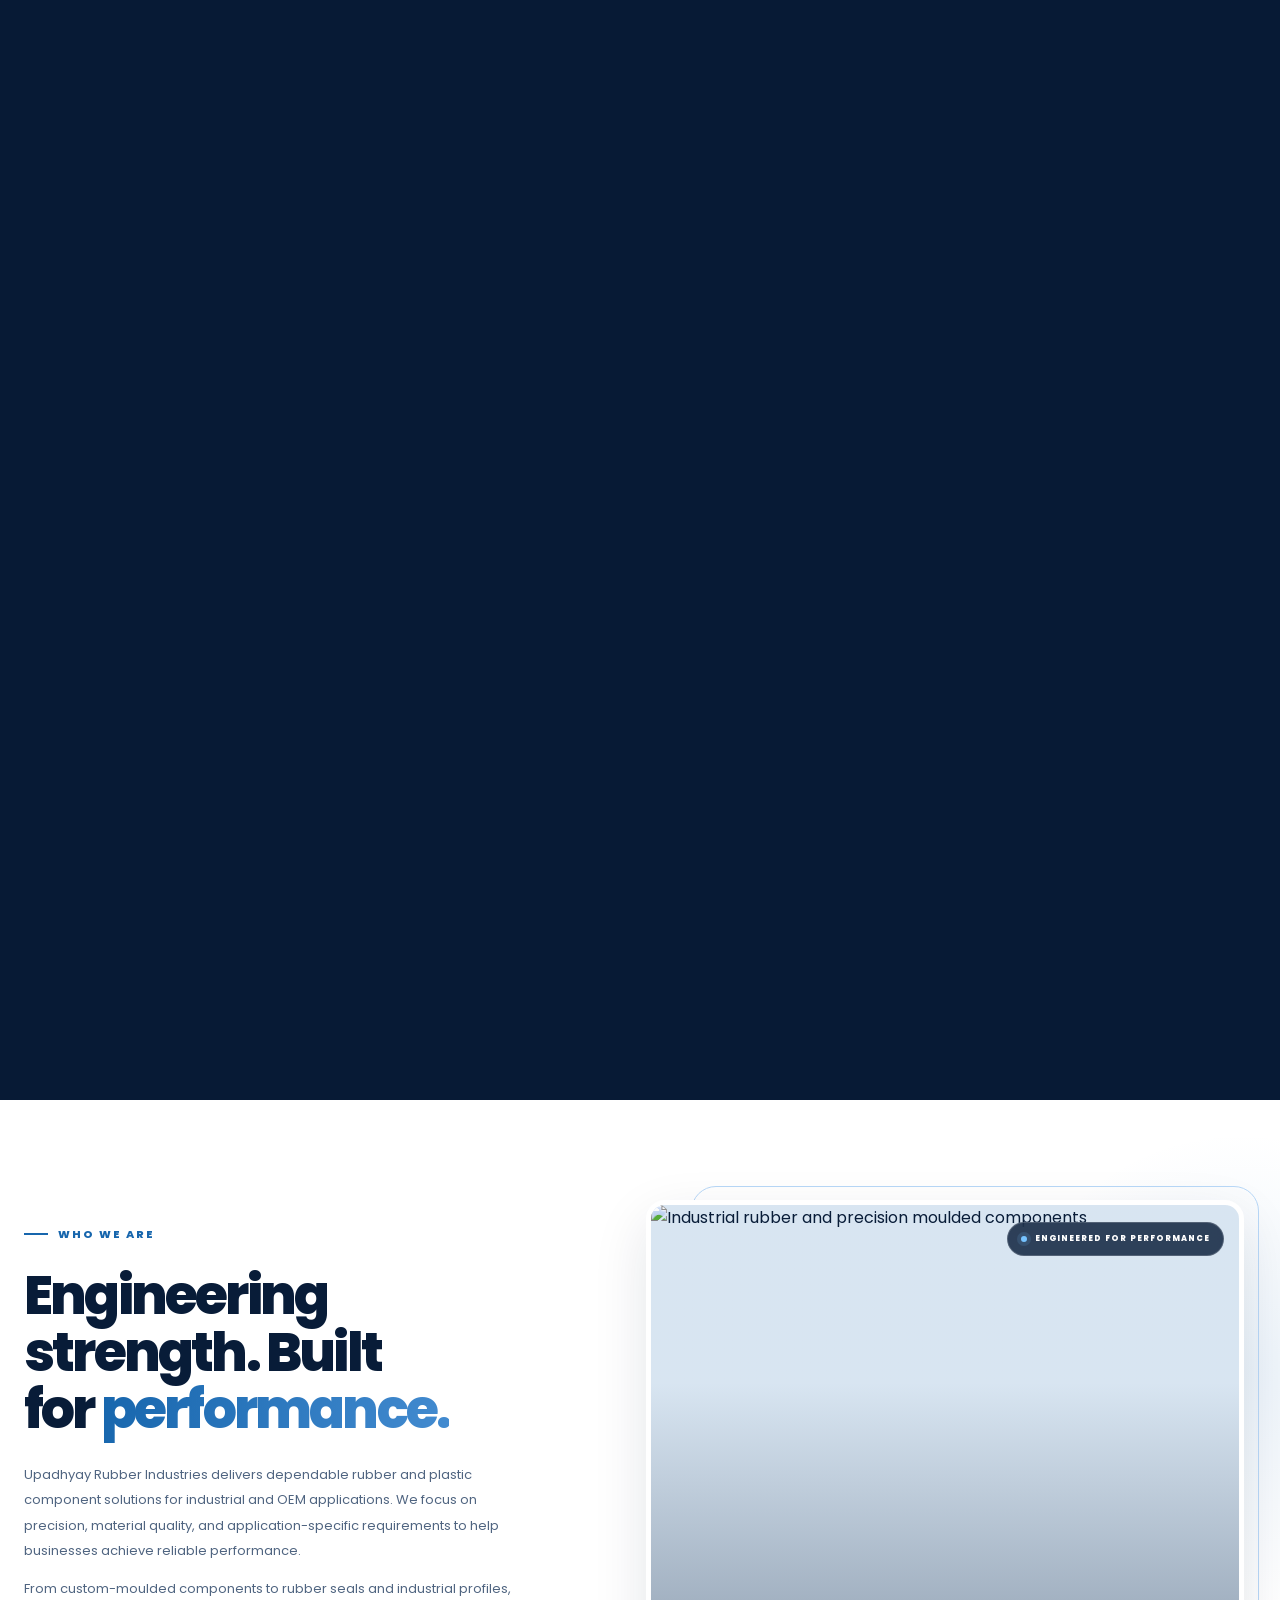
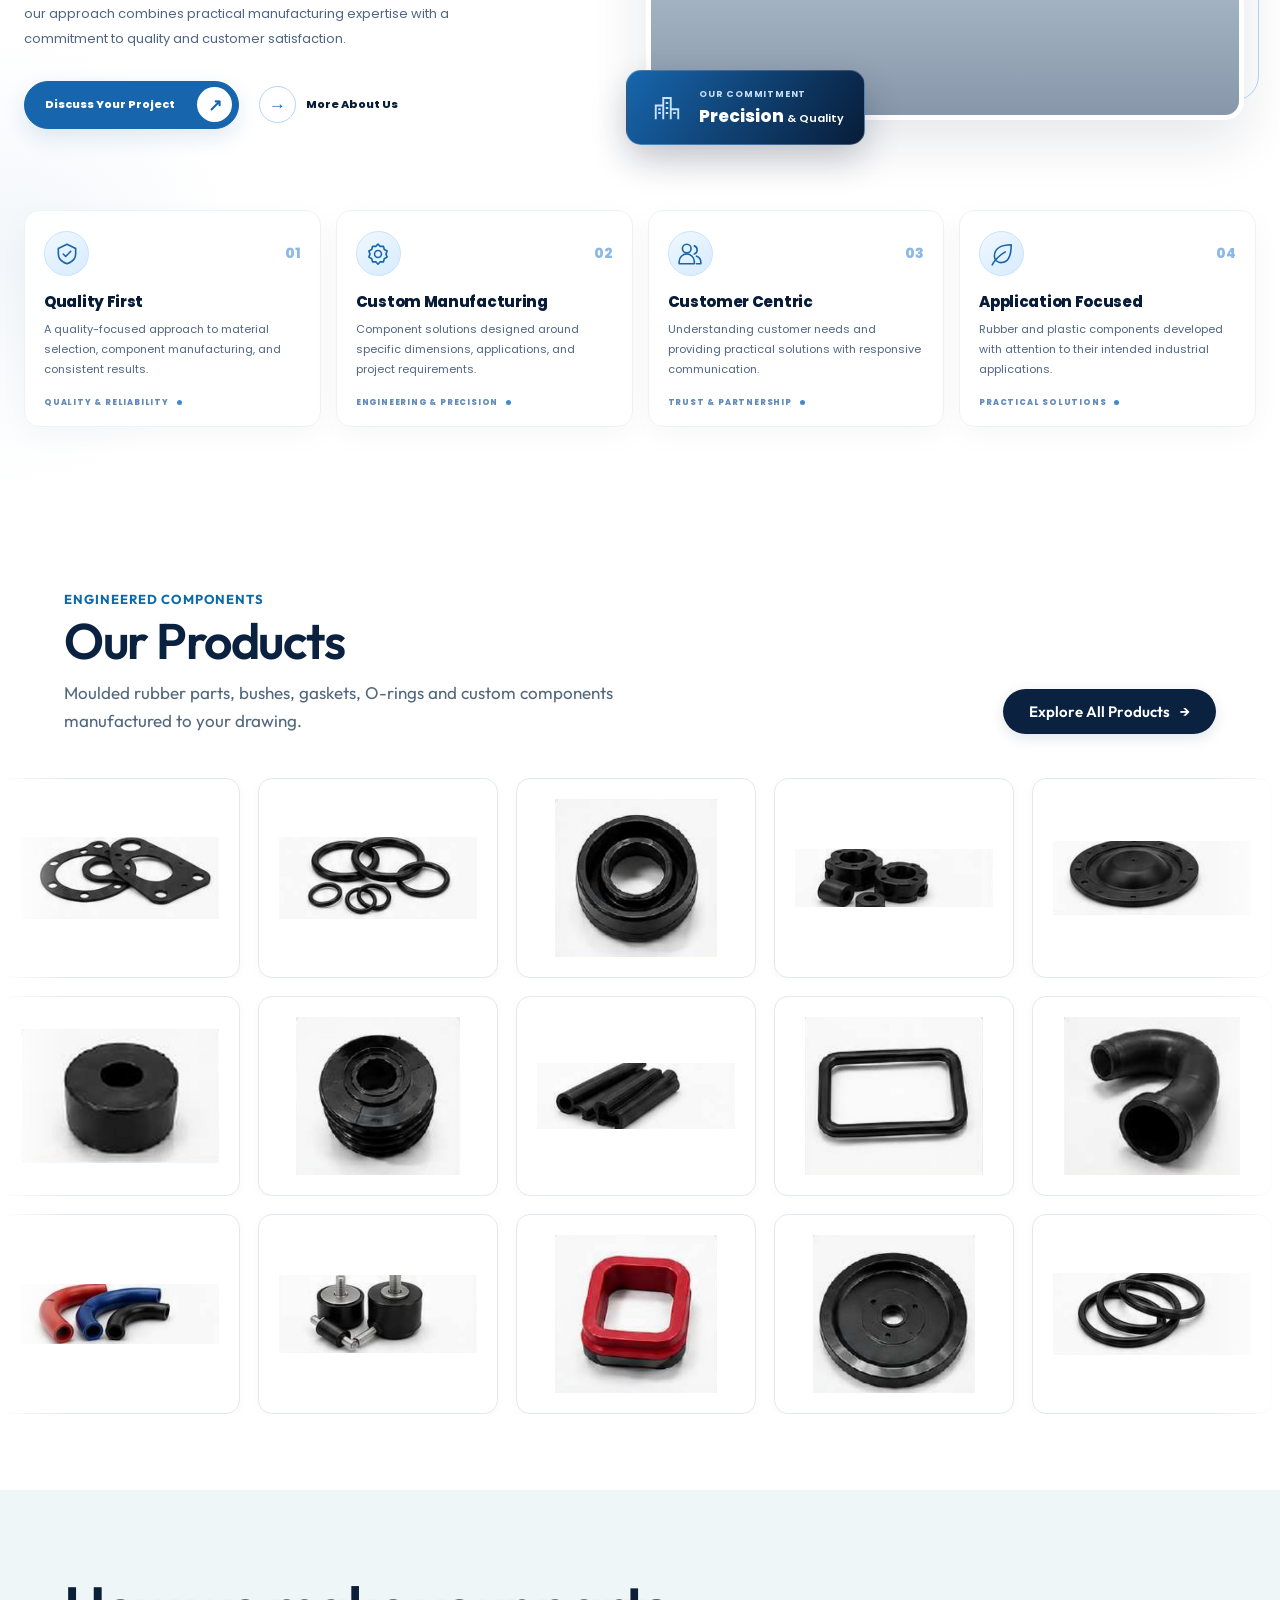
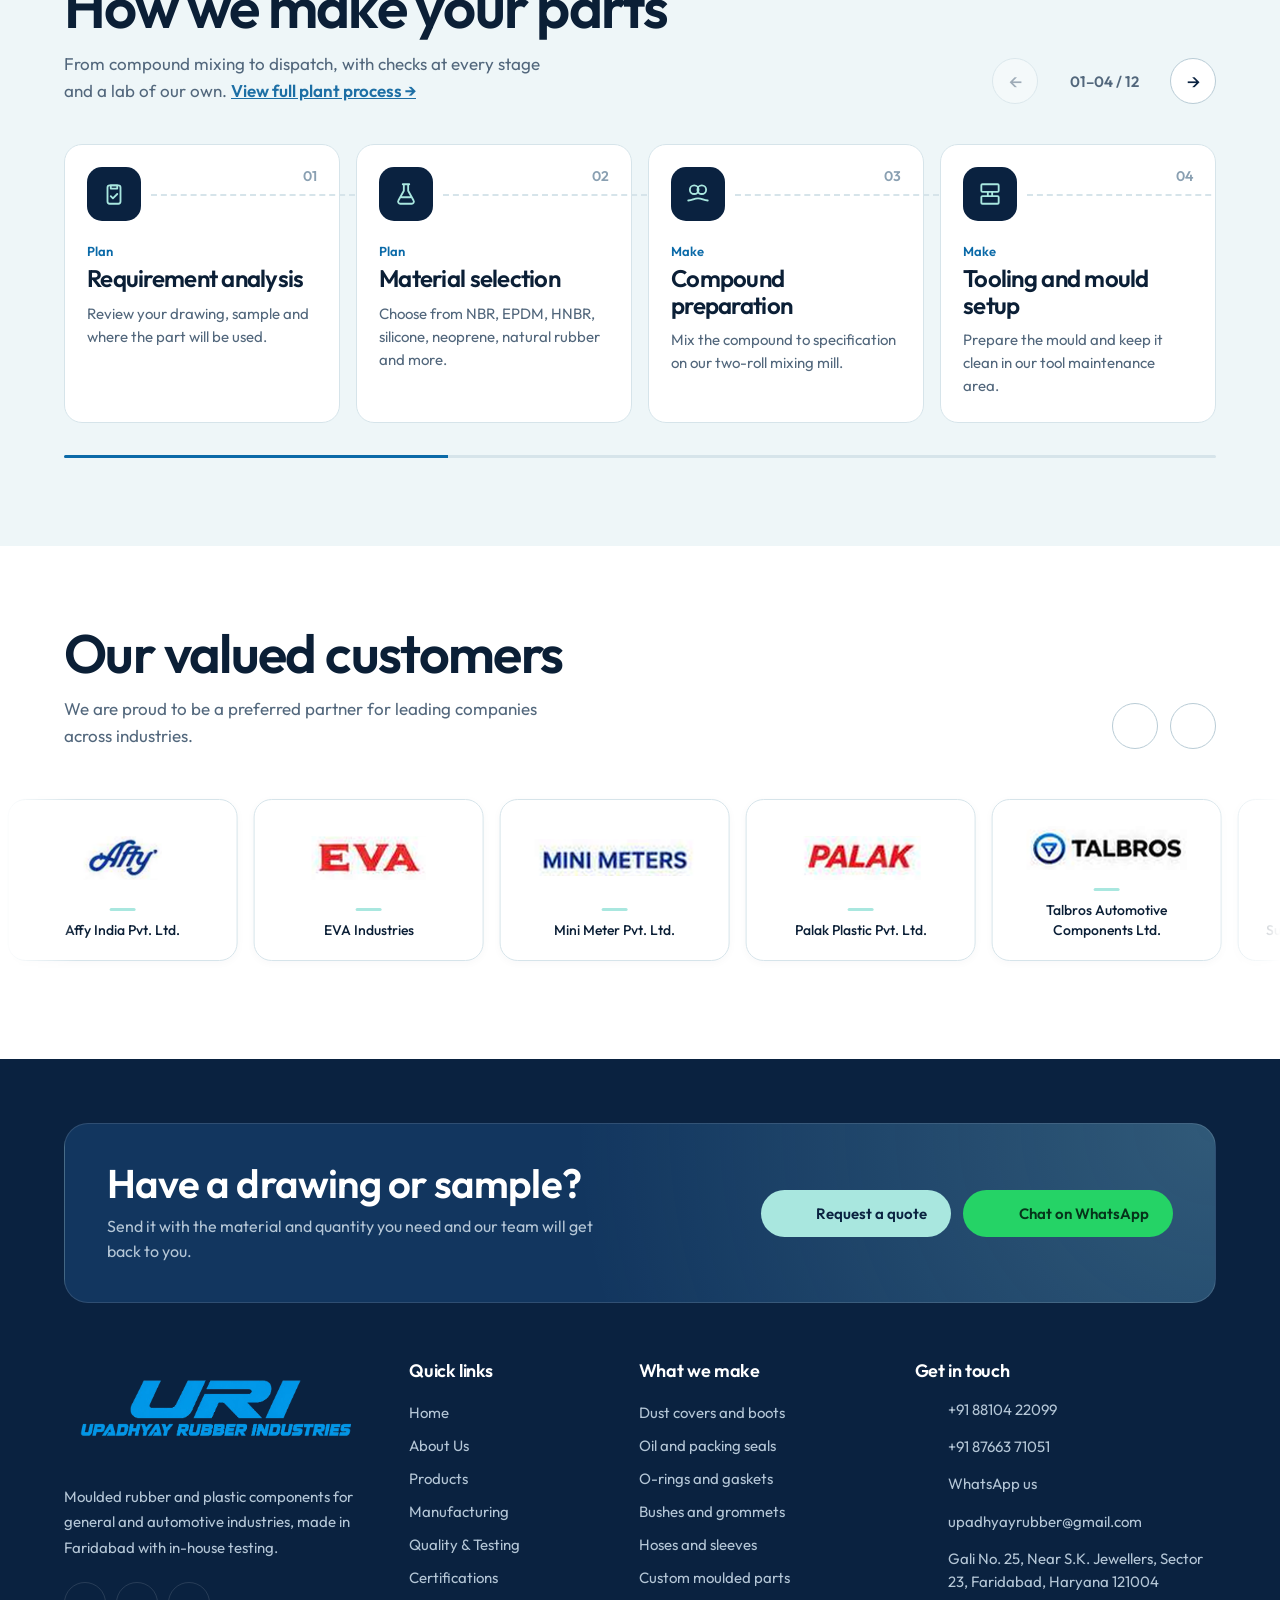
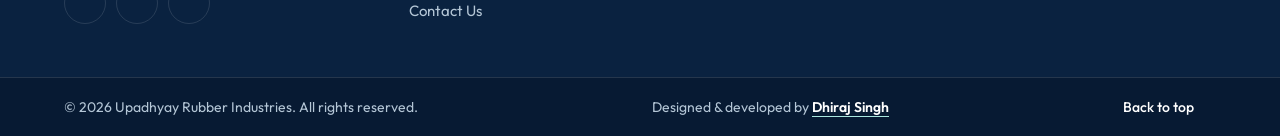
==== commit 23089abc: "all done" ====
--- a/index.html
+++ b/index.html
@@ -4,10 +4,10 @@
 <head>
     <meta charset="UTF-8">
     <meta name="viewport" content="width=device-width, initial-scale=1.0">
-    <title>Upadhyay Rubber Industry | Rubber & Plastic Components Manufacturer in Faridabad</title>
-    <meta name="description" content="Upadhyay Rubber Industry is a premier manufacturer of precision rubber and plastic components in Faridabad, India. Specializing in custom moulded rubber parts, bushes, gaskets, O-rings, profiles and OEM industrial sealing solutions.">
-    <meta name="keywords" content="rubber components manufacturer, rubber products Faridabad, plastic components, OEM rubber parts, custom rubber moulding, industrial rubber bushes, rubber gaskets India, O rings manufacturer Upadhyay Rubber Industry">
-    <meta name="author" content="Upadhyay Rubber Industry">
+    <title>Upadhyay Rubber Industries | Rubber & Plastic Components Manufacturer in Faridabad</title>
+    <meta name="description" content="Upadhyay Rubber Industries is a premier manufacturer of precision rubber and plastic components in Faridabad, India. Specializing in custom moulded rubber parts, bushes, gaskets, O-rings, profiles and OEM industrial sealing solutions.">
+    <meta name="keywords" content="rubber components manufacturer, rubber products Faridabad, plastic components, OEM rubber parts, custom rubber moulding, industrial rubber bushes, rubber gaskets India, O rings manufacturer Upadhyay Rubber Industries">
+    <meta name="author" content="Upadhyay Rubber Industries">
     <meta name="robots" content="index, follow, max-image-preview:large, max-snippet:-1, max-video-preview:-1">
     <link rel="canonical" href="https://upadhyayrubberindustries.in/">
 
@@ -20,24 +20,24 @@
     <!-- Open Graph / Facebook / LinkedIn -->
     <meta property="og:type" content="website">
     <meta property="og:locale" content="en_IN">
-    <meta property="og:site_name" content="Upadhyay Rubber Industry">
+    <meta property="og:site_name" content="Upadhyay Rubber Industries">
     <meta property="og:url" content="https://upadhyayrubberindustries.in/">
-    <meta property="og:title" content="Rubber & Plastic Components Manufacturer in Faridabad | Upadhyay Rubber Industry">
-    <meta property="og:description" content="Upadhyay Rubber Industry is a premier manufacturer of precision rubber and plastic components in Faridabad, India. Specializing in custom moulded rubber parts, bushes, gaskets, O-rings, profiles and OEM industrial sealing solutions.">
+    <meta property="og:title" content="Rubber & Plastic Components Manufacturer in Faridabad | Upadhyay Rubber Industries">
+    <meta property="og:description" content="Upadhyay Rubber Industries is a premier manufacturer of precision rubber and plastic components in Faridabad, India. Specializing in custom moulded rubber parts, bushes, gaskets, O-rings, profiles and OEM industrial sealing solutions.">
     <meta property="og:image" content="https://upadhyayrubberindustries.in/images/site/logo.png">
     <meta property="og:image:secure_url" content="https://upadhyayrubberindustries.in/images/site/logo.png">
     <meta property="og:image:type" content="image/png">
     <meta property="og:image:width" content="1200">
     <meta property="og:image:height" content="630">
-    <meta property="og:image:alt" content="Upadhyay Rubber Industry logo">
+    <meta property="og:image:alt" content="Upadhyay Rubber Industries logo">
 
     <!-- Twitter Cards -->
     <meta name="twitter:card" content="summary_large_image">
     <meta name="twitter:url" content="https://upadhyayrubberindustries.in/">
-    <meta name="twitter:title" content="Rubber & Plastic Components Manufacturer in Faridabad | Upadhyay Rubber Industry">
-    <meta name="twitter:description" content="Upadhyay Rubber Industry is a premier manufacturer of precision rubber and plastic components in Faridabad, India. Specializing in custom moulded rubber parts, bushes, gaskets, O-rings, profiles and OEM industrial sealing solutions.">
+    <meta name="twitter:title" content="Rubber & Plastic Components Manufacturer in Faridabad | Upadhyay Rubber Industries">
+    <meta name="twitter:description" content="Upadhyay Rubber Industries is a premier manufacturer of precision rubber and plastic components in Faridabad, India. Specializing in custom moulded rubber parts, bushes, gaskets, O-rings, profiles and OEM industrial sealing solutions.">
     <meta name="twitter:image" content="https://upadhyayrubberindustries.in/images/site/logo.png">
-    <meta name="twitter:image:alt" content="Upadhyay Rubber Industry logo">
+    <meta name="twitter:image:alt" content="Upadhyay Rubber Industries logo">
 
     <meta name="theme-color" content="#071a35">
     <link rel="icon" type="image/png" href="images/site/logo.png">
@@ -52,7 +52,7 @@
           "@type": "WebSite",
           "@id": "https://upadhyayrubberindustries.in/#website",
           "url": "https://upadhyayrubberindustries.in/",
-          "name": "Upadhyay Rubber Industry",
+          "name": "Upadhyay Rubber Industries",
           "description": "Manufacturer and supplier of custom moulded rubber components, rubber bushes, gaskets, O-rings and profiles in Faridabad, India.",
           "publisher": {
             "@id": "https://upadhyayrubberindustries.in/#organization"
@@ -62,13 +62,13 @@
         {
           "@type": ["Organization", "LocalBusiness", "Manufacturer"],
           "@id": "https://upadhyayrubberindustries.in/#organization",
-          "name": "Upadhyay Rubber Industry",
+          "name": "Upadhyay Rubber Industries",
           "alternateName": "Upadhyay Rubber Industries",
           "url": "https://upadhyayrubberindustries.in/",
           "logo": "https://upadhyayrubberindustries.in/images/site/logo.png",
           "image": "https://upadhyayrubberindustries.in/images/site/home-1.jpg",
-          "description": "Upadhyay Rubber Industry manufactures high-precision rubber and plastic components, moulded parts, bushes, gaskets, O-rings, and extruded profiles for industrial and OEM automotive applications in Faridabad, Haryana, India.",
-          "telephone": "+91-8810422099",
+          "description": "Upadhyay Rubber Industries manufactures high-precision rubber and plastic components, moulded parts, bushes, gaskets, O-rings, and extruded profiles for industrial and OEM automotive applications in Faridabad, Haryana, India.",
+          "telephone": ["+91-8810422099", "+91-8766371051"],
           "email": "upadhyayrubber@gmail.com",
           "priceRange": "$$",
           "address": {
@@ -140,8 +140,8 @@
     <header class="header" id="header">
 
         <!-- Brand -->
-        <a href="./index.html" class="logo" aria-label="Upadhyay Rubber Industry home">
-            <img src="images/site/logo.png" alt="Upadhyay Rubber Industry logo" class="logo-image">
+        <a href="./index.html" class="logo" aria-label="Upadhyay Rubber Industries home">
+            <img src="images/site/logo.png" alt="Upadhyay Rubber Industries logo" class="logo-image">
         </a>
 
         <!-- Main Navigation -->
@@ -273,7 +273,7 @@
 
                         <!-- Description -->
                         <p class="hero-description" id="heroDescription">
-                            Upadhyay Rubber Industry provides rubber and
+                            Upadhyay Rubber Industries provides rubber and
                             plastic component solutions for industrial
                             applications, with a focus on precision,
                             reliability, and customer-specific requirements.
@@ -446,7 +446,7 @@
                     </h2>
 
                     <p class="about-description">
-                        Upadhyay Rubber Industry delivers dependable rubber and
+                        Upadhyay Rubber Industries delivers dependable rubber and
                         plastic component solutions for industrial and OEM
                         applications. We focus on precision, material quality,
                         and application-specific requirements to help businesses
@@ -629,7 +629,7 @@
     <!-- done here -->
 
     <!-- ==========================================
-     UPADHYAY RUBBER INDUSTRY
+     UPADHYAY RUBBER INDUSTRIES
      PRODUCTS SHOWCASE
 =========================================== -->
 
@@ -824,7 +824,7 @@
 
             <div class="ft-brand">
                 <a class="ft-logo" href="#home" aria-label="Upadhyay Rubber Industries, home">
-                    <img src="images/site/logo.png" alt="Upadhyay Rubber Industry Logo" srcset="">
+                    <img src="images/site/logo.png" alt="Upadhyay Rubber Industries Logo" srcset="">
                 </a>
                 <p>Moulded rubber and plastic components for general and automotive industries, made in Faridabad with
                     in-house testing.</p>
@@ -868,6 +868,7 @@
                 <ul class="ft-contact">
                     <li><a href="tel:+918810422099"><i class="fa-solid fa-phone ic" aria-hidden="true"></i>+91 88104
                             22099</a></li>
+                    <li><a href="tel:+918766371051"><i class="fa-solid fa-phone ic" aria-hidden="true"></i>+91 87663 71051</a></li>
                     <li><a href="https://wa.me/918810422099" target="_blank" rel="noopener noreferrer"><i
                                 class="fa-brands fa-whatsapp ic" aria-hidden="true"></i>WhatsApp us</a></li>
                     <li><a href="mailto:upadhyayrubber@gmail.com"><i class="fa-solid fa-envelope ic"
--- a/assets/css/home.css
+++ b/assets/css/home.css
@@ -3,7 +3,7 @@
 /* About section. */
 /* =========================================
    PREMIUM ABOUT SECTION
-   Upadhyay Rubber Industry
+   Upadhyay Rubber Industries
    Theme: Navy Blue + Industrial Blue + White
 ========================================= */
 
